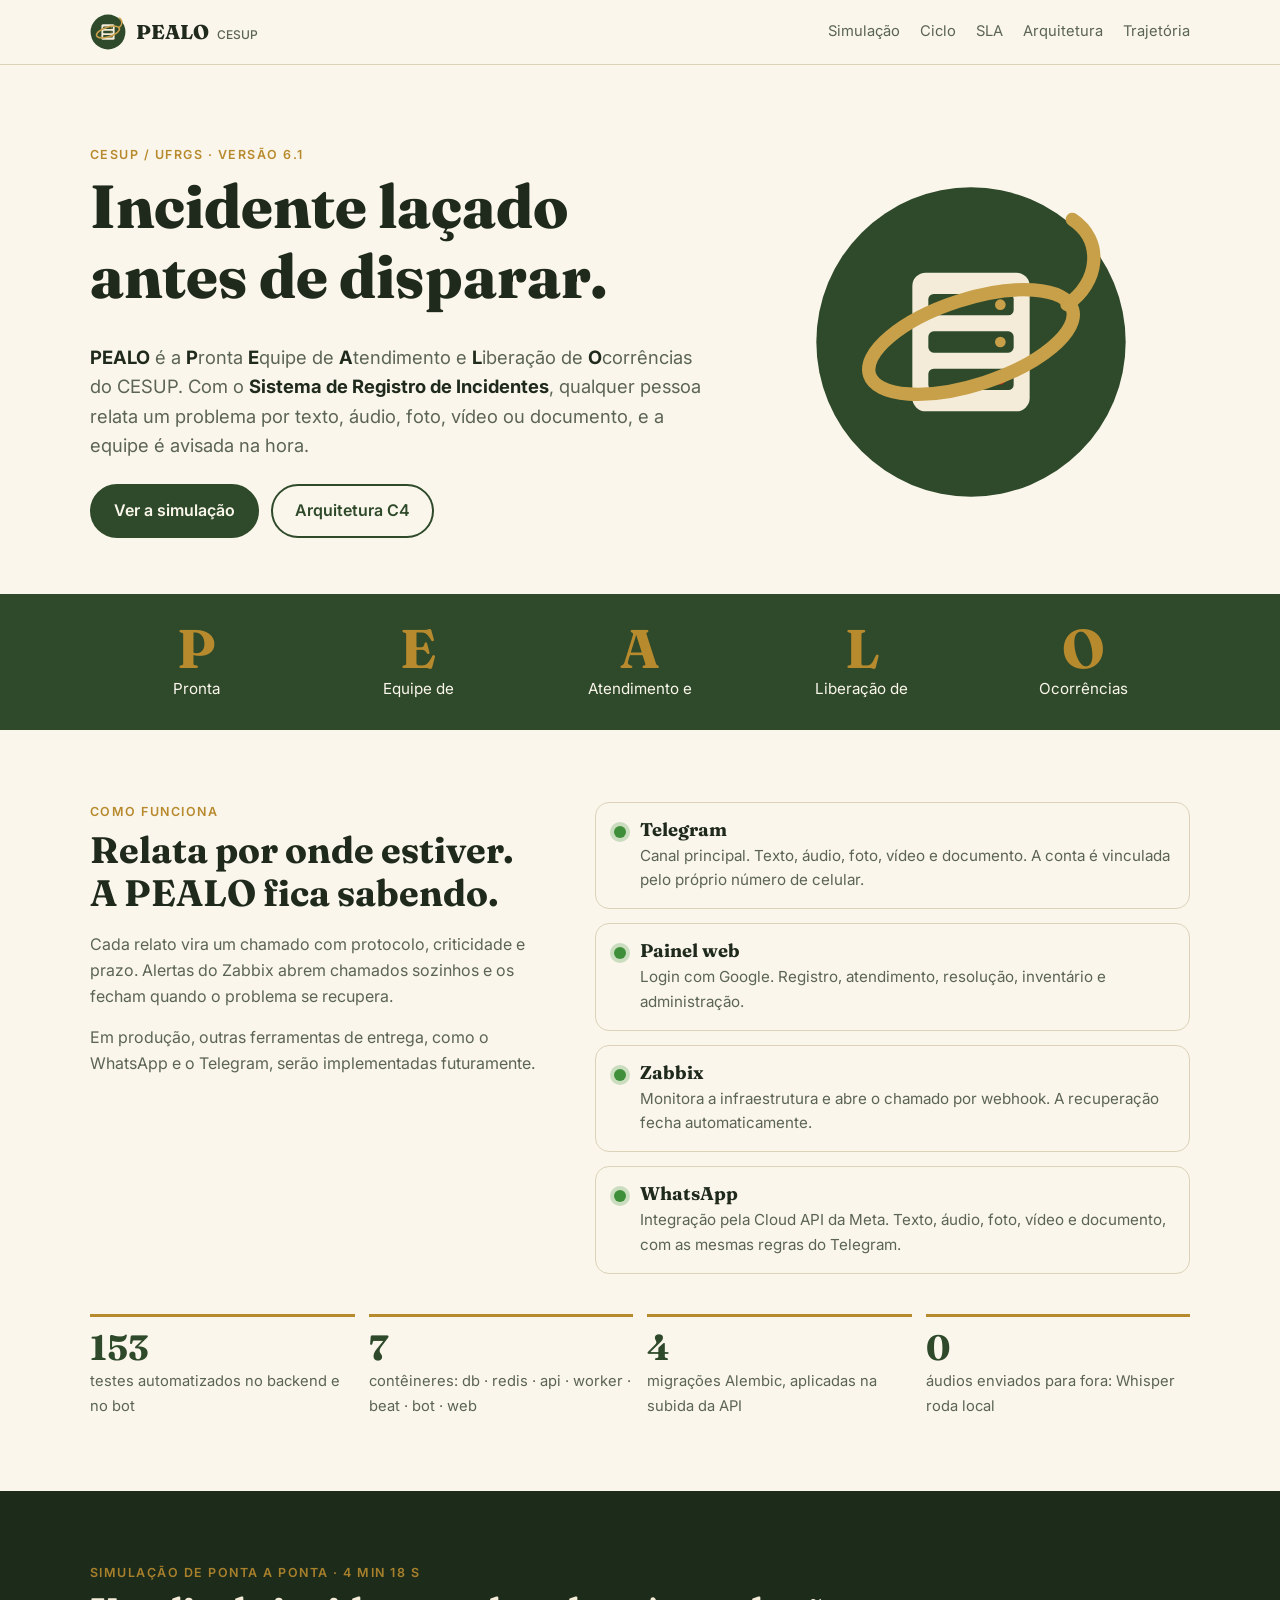
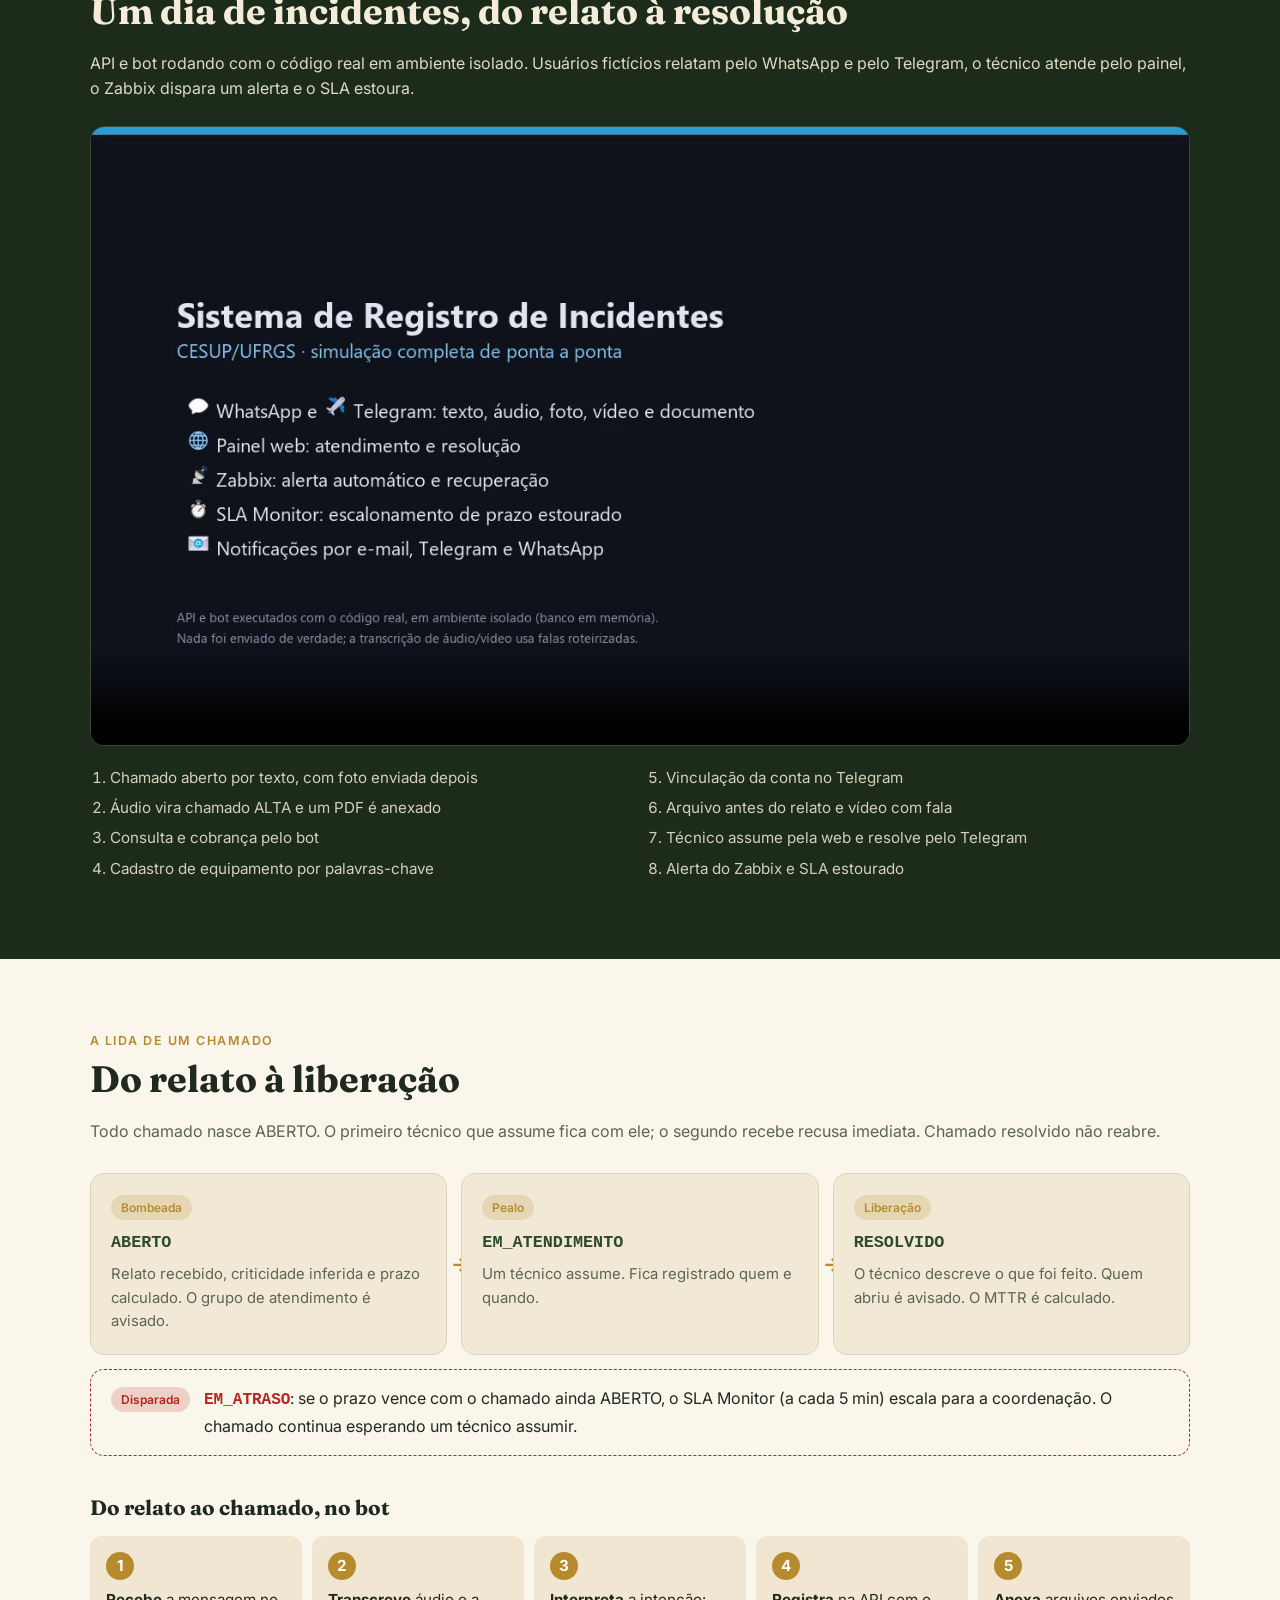
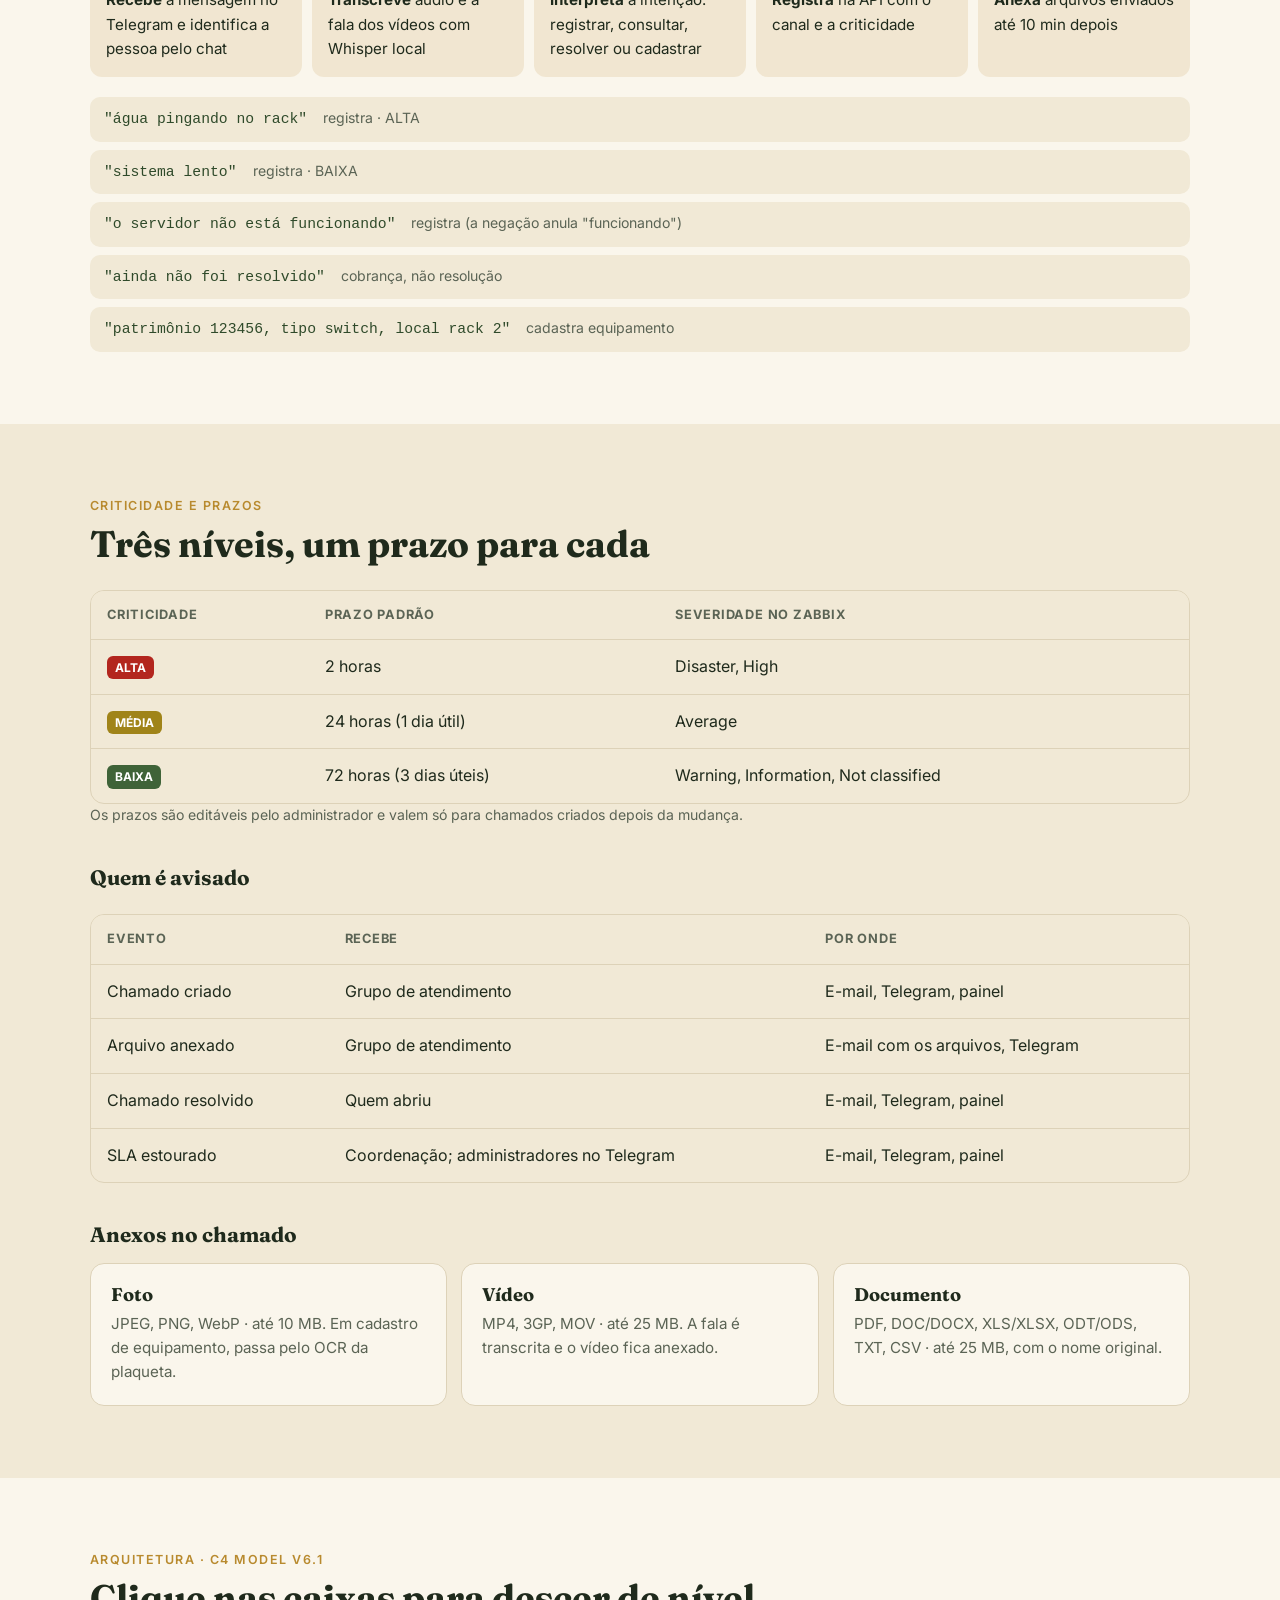
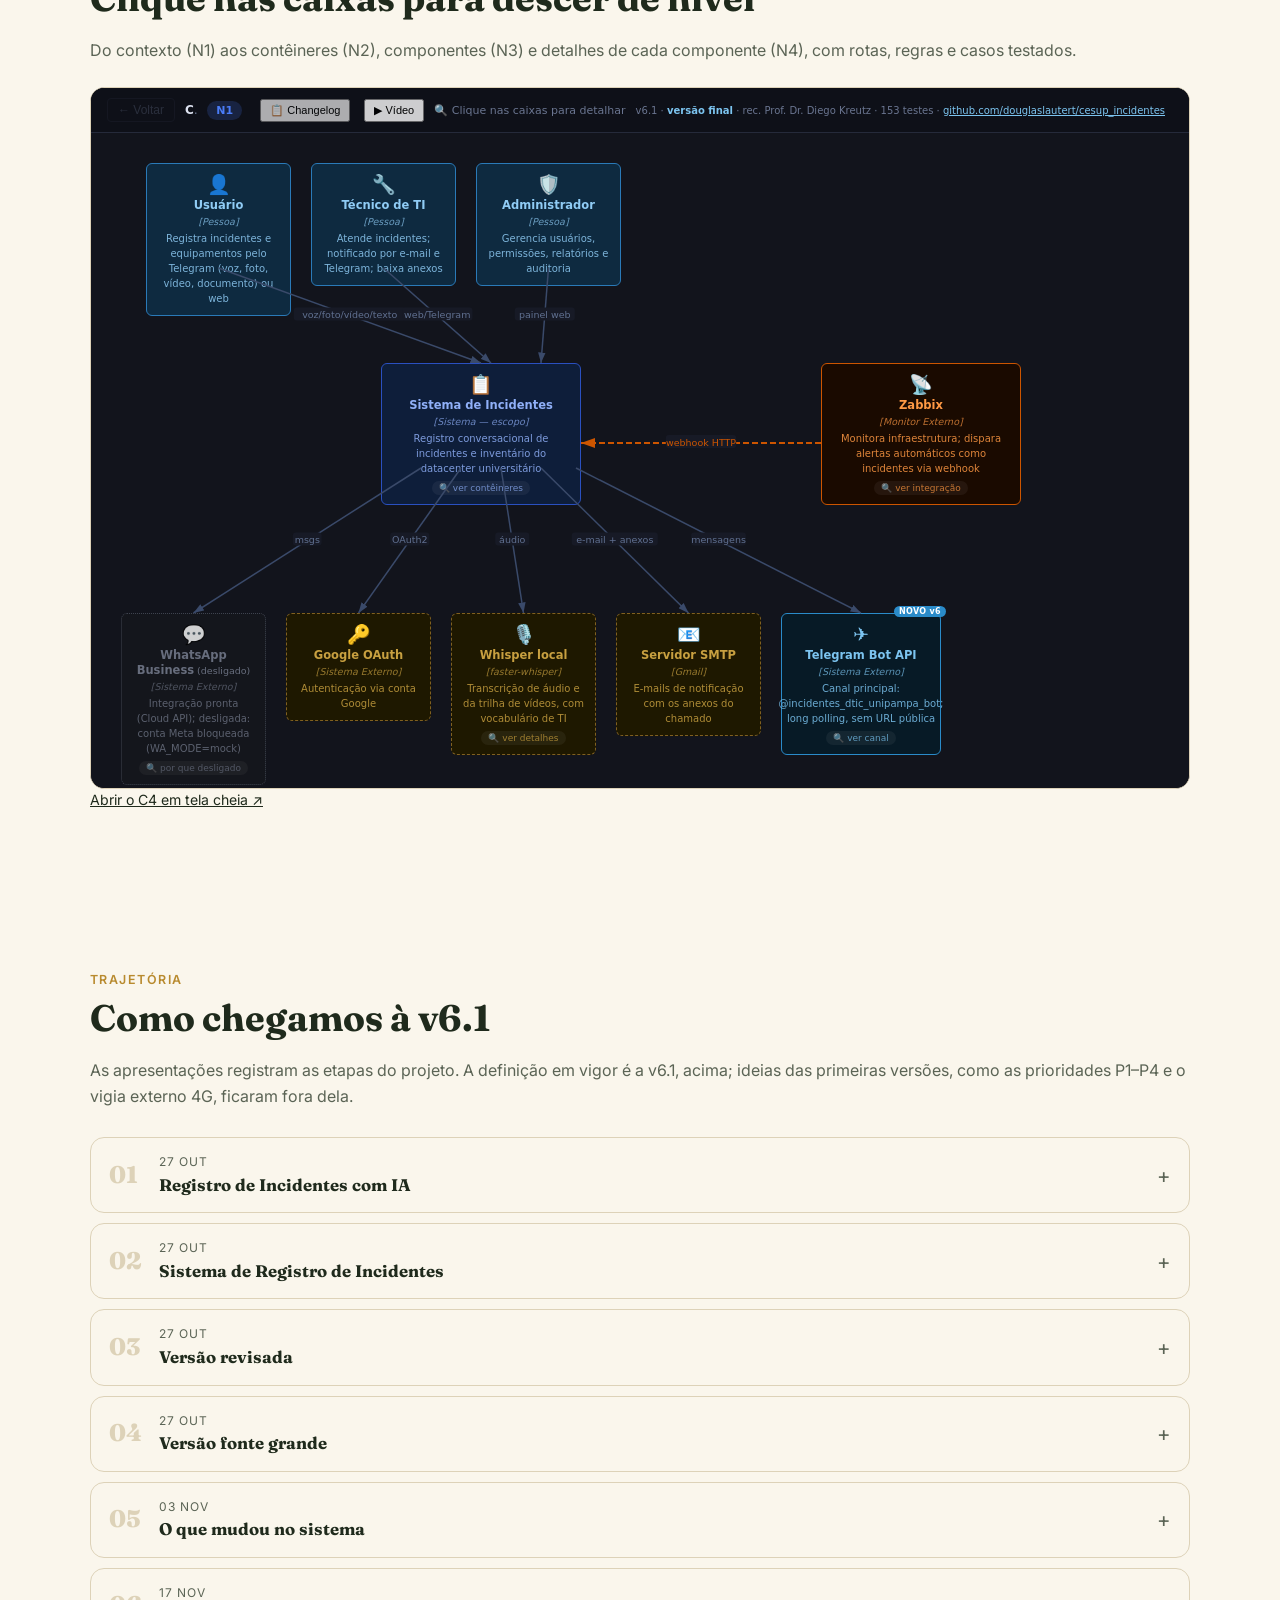
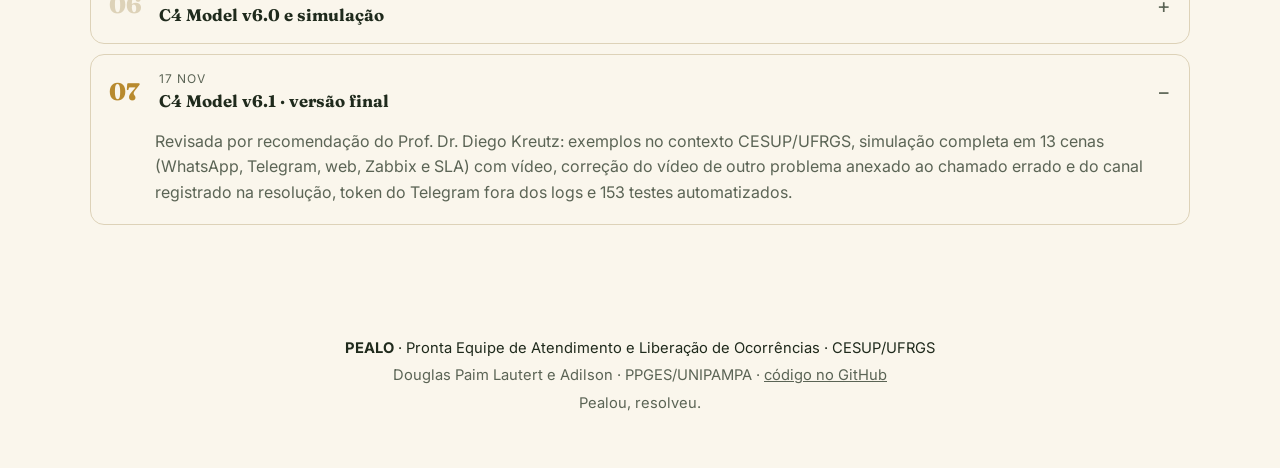
==== index.html @ 9c56a2ac "Informa que WhatsApp e Telegram virão em produção futuramente Co-Authored-By: Claude Opus 5.5 <norep" ====
<!doctype html>
<html lang="pt-BR">
<head>
<meta charset="utf-8">
<meta name="viewport" content="width=device-width, initial-scale=1">
<title>PEALO · CESUP</title>
<meta name="description" content="PEALO: Pronta Equipe de Atendimento e Liberação de Ocorrências do CESUP. Sistema de Registro de Incidentes do datacenter, versão 6.1.">
<meta name="theme-color" content="#2f4a2a">
<meta property="og:type" content="website">
<meta property="og:locale" content="pt_BR">
<meta property="og:url" content="https://pealo-cesup.github.io/">
<meta property="og:title" content="PEALO · CESUP — Incidente laçado antes de disparar">
<meta property="og:description" content="Sistema de Registro de Incidentes do datacenter do CESUP/UFRGS. Relato por Telegram, painel web e Zabbix, com SLA e C4 Model v6.1.">
<meta property="og:image" content="https://pealo-cesup.github.io/assets/simulacao-poster.jpg">
<meta name="twitter:card" content="summary_large_image">
<link rel="icon" href="assets/logo.svg" type="image/svg+xml">
<link rel="preconnect" href="https://fonts.googleapis.com">
<link rel="preconnect" href="https://fonts.gstatic.com" crossorigin>
<link href="https://fonts.googleapis.com/css2?family=Fraunces:opsz,wght@9..144,600;9..144,800&family=Inter:wght@400;500;600&display=swap" rel="stylesheet">
<link rel="stylesheet" href="assets/style.css">
</head>
<body>

<header class="topbar">
  <div class="wrap topbar-inner">
    <a class="brand" href="#">
      <img src="assets/logo.svg" alt="" width="36" height="36">
      <span>PEALO <small>CESUP</small></span>
    </a>
    <nav>
      <a href="#simulacao">Simulação</a>
      <a href="#ciclo">Ciclo</a>
      <a href="#sla">SLA</a>
      <a href="#arquitetura">Arquitetura</a>
      <a href="#trajetoria">Trajetória</a>
    </nav>
  </div>
</header>

<main>
  <!-- HERO -->
  <section class="hero">
    <div class="wrap hero-inner">
      <div>
        <p class="eyebrow">CESUP / UFRGS · Versão 6.1</p>
        <h1>Incidente laçado<br>antes de disparar.</h1>
        <p class="lead">
          <strong>PEALO</strong> é a <strong>P</strong>ronta <strong>E</strong>quipe de
          <strong>A</strong>tendimento e <strong>L</strong>iberação de
          <strong>O</strong>corrências do CESUP. Com o <strong>Sistema de Registro de
          Incidentes</strong>, qualquer pessoa relata um problema por texto, áudio, foto,
          vídeo ou documento, e a equipe é avisada na hora.
        </p>
        <div class="cta">
          <a class="btn primary" href="#simulacao">Ver a simulação</a>
          <a class="btn ghost" href="#arquitetura">Arquitetura C4</a>
        </div>
      </div>
      <img class="hero-logo" src="assets/logo.svg" alt="Logo PEALO: um laço envolvendo um servidor">
    </div>
  </section>

  <section class="acronym">
    <div class="wrap letters">
      <div><b>P</b><span>Pronta</span></div>
      <div><b>E</b><span>Equipe de</span></div>
      <div><b>A</b><span>Atendimento e</span></div>
      <div><b>L</b><span>Liberação de</span></div>
      <div><b>O</b><span>Ocorrências</span></div>
    </div>
  </section>

  <!-- CANAIS -->
  <section class="wrap section">
    <div class="two-col">
      <div>
        <p class="eyebrow">Como funciona</p>
        <h2>Relata por onde estiver. A PEALO fica sabendo.</h2>
        <p class="muted">Cada relato vira um chamado com protocolo, criticidade e prazo. Alertas do Zabbix abrem chamados sozinhos e os fecham quando o problema se recupera.</p>
        <p class="muted">Em produção, outras ferramentas de entrega, como o WhatsApp e o Telegram, serão implementadas futuramente.</p>
      </div>
      <div class="cards">
        <div class="channel on"><span class="dot"></span><div><h3>Telegram</h3><p>Canal principal. Texto, áudio, foto, vídeo e documento. A conta é vinculada pelo próprio número de celular.</p></div></div>
        <div class="channel on"><span class="dot"></span><div><h3>Painel web</h3><p>Login com Google. Registro, atendimento, resolução, inventário e administração.</p></div></div>
        <div class="channel on"><span class="dot"></span><div><h3>Zabbix</h3><p>Monitora a infraestrutura e abre o chamado por webhook. A recuperação fecha automaticamente.</p></div></div>
        <div class="channel on"><span class="dot"></span><div><h3>WhatsApp</h3><p>Integração pela Cloud API da Meta. Texto, áudio, foto, vídeo e documento, com as mesmas regras do Telegram.</p></div></div>
      </div>
    </div>
    <div class="stats">
      <div><b>153</b><span>testes automatizados no backend e no bot</span></div>
      <div><b>7</b><span>contêineres: db · redis · api · worker · beat · bot · web</span></div>
      <div><b>4</b><span>migrações Alembic, aplicadas na subida da API</span></div>
      <div><b>0</b><span>áudios enviados para fora: Whisper roda local</span></div>
    </div>
  </section>

  <!-- SIMULAÇÃO -->
  <section id="simulacao" class="band dark">
    <div class="wrap section">
      <p class="eyebrow">Simulação de ponta a ponta · 4 min 18 s</p>
      <h2>Um dia de incidentes, do relato à resolução</h2>
      <p>API e bot rodando com o código real em ambiente isolado. Usuários fictícios relatam pelo WhatsApp e pelo Telegram, o técnico atende pelo painel, o Zabbix dispara um alerta e o SLA estoura.</p>
      <div class="video">
        <video controls preload="none" poster="assets/simulacao-poster.jpg">
          <source src="assets/simulacao.mp4" type="video/mp4">
          Seu navegador não reproduz vídeo. <a href="assets/simulacao.mp4">Baixe o arquivo</a>.
        </video>
      </div>
      <ol class="chapters">
        <li>Chamado aberto por texto, com foto enviada depois</li>
        <li>Áudio vira chamado ALTA e um PDF é anexado</li>
        <li>Consulta e cobrança pelo bot</li>
        <li>Cadastro de equipamento por palavras-chave</li>
        <li>Vinculação da conta no Telegram</li>
        <li>Arquivo antes do relato e vídeo com fala</li>
        <li>Técnico assume pela web e resolve pelo Telegram</li>
        <li>Alerta do Zabbix e SLA estourado</li>
      </ol>
    </div>
  </section>

  <!-- CICLO -->
  <section id="ciclo" class="wrap section">
    <p class="eyebrow">A lida de um chamado</p>
    <h2>Do relato à liberação</h2>
    <p class="muted">Todo chamado nasce ABERTO. O primeiro técnico que assume fica com ele; o segundo recebe recusa imediata. Chamado resolvido não reabre.</p>
    <ol class="states">
      <li><span class="tag">Bombeada</span><b>ABERTO</b><p>Relato recebido, criticidade inferida e prazo calculado. O grupo de atendimento é avisado.</p></li>
      <li><span class="tag">Pealo</span><b>EM_ATENDIMENTO</b><p>Um técnico assume. Fica registrado quem e quando.</p></li>
      <li><span class="tag">Liberação</span><b>RESOLVIDO</b><p>O técnico descreve o que foi feito. Quem abriu é avisado. O MTTR é calculado.</p></li>
    </ol>
    <div class="state-alt">
      <span class="tag red">Disparada</span>
      <p><b>EM_ATRASO</b>: se o prazo vence com o chamado ainda ABERTO, o SLA Monitor (a cada 5 min) escala para a coordenação. O chamado continua esperando um técnico assumir.</p>
    </div>

    <h3 class="sub">Do relato ao chamado, no bot</h3>
    <ol class="flow">
      <li><b>Recebe</b> a mensagem no Telegram e identifica a pessoa pelo chat</li>
      <li><b>Transcreve</b> áudio e a fala dos vídeos com Whisper local</li>
      <li><b>Interpreta</b> a intenção: registrar, consultar, resolver ou cadastrar</li>
      <li><b>Registra</b> na API com o canal e a criticidade</li>
      <li><b>Anexa</b> arquivos enviados até 10 min depois</li>
    </ol>
    <div class="examples">
      <div><code>"água pingando no rack"</code><span>registra · ALTA</span></div>
      <div><code>"sistema lento"</code><span>registra · BAIXA</span></div>
      <div><code>"o servidor não está funcionando"</code><span>registra (a negação anula "funcionando")</span></div>
      <div><code>"ainda não foi resolvido"</code><span>cobrança, não resolução</span></div>
      <div><code>"patrimônio 123456, tipo switch, local rack 2"</code><span>cadastra equipamento</span></div>
    </div>
  </section>

  <!-- SLA -->
  <section id="sla" class="band">
    <div class="wrap section">
      <p class="eyebrow">Criticidade e prazos</p>
      <h2>Três níveis, um prazo para cada</h2>
      <div class="table-wrap">
        <table>
          <thead><tr><th>Criticidade</th><th>Prazo padrão</th><th>Severidade no Zabbix</th></tr></thead>
          <tbody>
            <tr><td><span class="sev s1">ALTA</span></td><td>2 horas</td><td>Disaster, High</td></tr>
            <tr><td><span class="sev s3">MÉDIA</span></td><td>24 horas (1 dia útil)</td><td>Average</td></tr>
            <tr><td><span class="sev s4">BAIXA</span></td><td>72 horas (3 dias úteis)</td><td>Warning, Information, Not classified</td></tr>
          </tbody>
        </table>
      </div>
      <p class="muted small">Os prazos são editáveis pelo administrador e valem só para chamados criados depois da mudança.</p>

      <h3 class="sub">Quem é avisado</h3>
      <div class="table-wrap">
        <table>
          <thead><tr><th>Evento</th><th>Recebe</th><th>Por onde</th></tr></thead>
          <tbody>
            <tr><td>Chamado criado</td><td>Grupo de atendimento</td><td>E-mail, Telegram, painel</td></tr>
            <tr><td>Arquivo anexado</td><td>Grupo de atendimento</td><td>E-mail com os arquivos, Telegram</td></tr>
            <tr><td>Chamado resolvido</td><td>Quem abriu</td><td>E-mail, Telegram, painel</td></tr>
            <tr><td>SLA estourado</td><td>Coordenação; administradores no Telegram</td><td>E-mail, Telegram, painel</td></tr>
          </tbody>
        </table>
      </div>

      <h3 class="sub">Anexos no chamado</h3>
      <div class="cards three">
        <div class="card"><h3>Foto</h3><p>JPEG, PNG, WebP · até 10 MB. Em cadastro de equipamento, passa pelo OCR da plaqueta.</p></div>
        <div class="card"><h3>Vídeo</h3><p>MP4, 3GP, MOV · até 25 MB. A fala é transcrita e o vídeo fica anexado.</p></div>
        <div class="card"><h3>Documento</h3><p>PDF, DOC/DOCX, XLS/XLSX, ODT/ODS, TXT, CSV · até 25 MB, com o nome original.</p></div>
      </div>
    </div>
  </section>

  <!-- ARQUITETURA -->
  <section id="arquitetura" class="wrap section">
    <p class="eyebrow">Arquitetura · C4 Model v6.1</p>
    <h2>Clique nas caixas para descer de nível</h2>
    <p class="muted">Do contexto (N1) aos contêineres (N2), componentes (N3) e detalhes de cada componente (N4), com rotas, regras e casos testados.</p>
    <div class="c4-frame">
      <iframe src="assets/c4-v6.1.html" title="C4 Model v6.1 interativo do Sistema de Registro de Incidentes" loading="lazy"></iframe>
    </div>
    <p class="small"><a href="assets/c4-v6.1.html" target="_blank">Abrir o C4 em tela cheia ↗</a></p>
  </section>

  <!-- TRAJETÓRIA -->
  <section id="trajetoria" class="wrap section">
    <p class="eyebrow">Trajetória</p>
    <h2>Como chegamos à v6.1</h2>
    <p class="muted">As apresentações registram as etapas do projeto. A definição em vigor é a v6.1, acima; ideias das primeiras versões, como as prioridades P1–P4 e o vigia externo 4G, ficaram fora dela.</p>

    <div class="history">
      <details>
        <summary><span class="h-n">01</span><span class="h-t"><time>27 out</time><strong>Registro de Incidentes com IA</strong></span></summary>
        <p>Três caminhos com IA comparados: GLPI + Zabbix + NetBox com camada de IA, Zabbix + Keep + GLPI, e Freshservice. Recomendação: a camada de IA com modelo local, para nenhum dado sair da universidade. Seis salvaguardas: a IA sugere e a pessoa decide; somente leitura; mascarar antes de enviar; preferir modelo local; resposta auditável; IA só depois do MVP.</p>
      </details>
      <details>
        <summary><span class="h-n">02</span><span class="h-t"><time>27 out</time><strong>Sistema de Registro de Incidentes</strong></span></summary>
        <p>A proposta original: captura multimodal em menos de 30 s, correlação com o Zabbix por embeddings, prioridade P1–P4, vigia externo por 4G e tudo on-premises. Sprints 0 a 6 entregues, com 800+ verificações automatizadas. Perguntas de pesquisa sobre tempo de registro (QP1), duplicatas (QP2) e acionamentos desnecessários (QP3).</p>
      </details>
      <details>
        <summary><span class="h-n">03</span><span class="h-t"><time>27 out</time><strong>Versão revisada</strong></span></summary>
        <p>Mesmo conteúdo, texto revisado e um slide novo: do zero ao ar em três comandos (<code>cp .env.example .env</code>, <code>make setup</code>, <code>make rede-local</code>).</p>
      </details>
      <details>
        <summary><span class="h-n">04</span><span class="h-t"><time>27 out</time><strong>Versão fonte grande</strong></span></summary>
        <p>Feita para leitura do fundo da sala: frases curtas e menos números por slide.</p>
      </details>
      <details>
        <summary><span class="h-n">05</span><span class="h-t"><time>03 nov</time><strong>O que mudou no sistema</strong></span></summary>
        <p>10 pull requests em uma semana: instalação com <code>make install</code>/<code>uninstall</code>, rede local com HTTPS, relato por áudio e vídeo com transcrição local, evidências anexadas ao chamado e README no formato da SBC com licença MIT.</p>
      </details>
      <details>
        <summary><span class="h-n">06</span><span class="h-t"><time>17 nov</time><strong>C4 Model v6.0 e simulação</strong></span></summary>
        <p>Telegram como canal principal, Whisper local, anexos de foto, vídeo e documento, e-mail com os arquivos do chamado, Zabbix 7.0 abrindo e fechando chamados, CI no GitHub Actions e 151 testes automatizados.</p>
      </details>
      <details open>
        <summary><span class="h-n final">07</span><span class="h-t"><time>17 nov</time><strong>C4 Model v6.1 · versão final</strong></span></summary>
        <p>Revisada por recomendação do Prof. Dr. Diego Kreutz: exemplos no contexto CESUP/UFRGS, simulação completa em 13 cenas (WhatsApp, Telegram, web, Zabbix e SLA) com vídeo, correção do vídeo de outro problema anexado ao chamado errado e do canal registrado na resolução, token do Telegram fora dos logs e 153 testes automatizados.</p>
      </details>
    </div>
  </section>
</main>

<footer class="wrap footer">
  <p><strong>PEALO</strong> · Pronta Equipe de Atendimento e Liberação de Ocorrências · CESUP/UFRGS</p>
  <p class="muted">Douglas Paim Lautert e Adilson · PPGES/UNIPAMPA · <a href="https://github.com/douglaslautert/cesup_incidentes">código no GitHub</a></p>
  <p class="muted">Pealou, resolveu.</p>
</footer>

</body>
</html>
---- assets/style.css ----
:root {
  --bg: #faf6ec;
  --surface: #f1e9d6;
  --ink: #1f2a1c;
  --muted: #5b6455;
  --green: #2f4a2a;
  --green-2: #3f6338;
  --gold: #b88a2e;
  --red: #b3261e;
  --line: #ddd2b8;
  --dark-bg: #1d2b1a;
  --dark-ink: #f4ecd8;
}
@media (prefers-color-scheme: dark) {
  :root {
    --bg: #141b12;
    --surface: #1c2619;
    --ink: #ece4cf;
    --muted: #a8ad9c;
    --green: #9cc48f;
    --green-2: #b6d6aa;
    --gold: #d9b25e;
    --red: #ef7b70;
    --line: #2e3a2a;
    --dark-bg: #0e140c;
    --dark-ink: #ece4cf;
  }
}

* { box-sizing: border-box; }
html { scroll-behavior: smooth; }
body {
  margin: 0;
  background: var(--bg);
  color: var(--ink);
  font: 16px/1.6 Inter, system-ui, sans-serif;
}
h1, h2, h3 { font-family: Fraunces, Georgia, serif; line-height: 1.15; margin: 0 0 .5em; }
h1 { font-size: clamp(2.2rem, 6vw, 3.8rem); font-weight: 800; }
h2 { font-size: clamp(1.6rem, 3.5vw, 2.3rem); }
h3 { font-size: 1.15rem; }
p { margin: 0 0 1em; }
a { color: inherit; }
code { font-family: ui-monospace, Consolas, monospace; }

.wrap { width: min(1100px, 100% - 32px); margin-inline: auto; }
.section { padding: 72px 0; }
.eyebrow { text-transform: uppercase; letter-spacing: .12em; font-size: .78rem; font-weight: 600; color: var(--gold); margin-bottom: .6em; }
.muted { color: var(--muted); }

/* topbar */
.topbar { position: sticky; top: 0; z-index: 10; background: color-mix(in srgb, var(--bg) 88%, transparent); backdrop-filter: blur(8px); border-bottom: 1px solid var(--line); }
.topbar-inner { display: flex; align-items: center; justify-content: space-between; gap: 16px; height: 64px; }
.brand { display: flex; align-items: center; gap: 10px; text-decoration: none; font-family: Fraunces, serif; font-weight: 800; font-size: 1.25rem; }
.brand small { font-family: Inter, sans-serif; font-weight: 500; font-size: .75rem; color: var(--muted); margin-left: 4px; }
nav { display: flex; gap: 20px; }
nav a { text-decoration: none; font-size: .92rem; color: var(--muted); }
nav a:hover { color: var(--ink); }
@media (max-width: 640px) {
  .topbar-inner { flex-wrap: wrap; height: auto; padding: 10px 0 0; row-gap: 6px; }
  nav { width: 100%; gap: 18px; overflow-x: auto; padding-bottom: 10px; scrollbar-width: none; }
  nav::-webkit-scrollbar { display: none; }
  nav a { white-space: nowrap; }
  section[id] { scroll-margin-top: 100px; }
}

/* hero */
.hero { padding: 80px 0 56px; }
.hero-inner { display: grid; grid-template-columns: 1.4fr 1fr; gap: 48px; align-items: center; }
.hero-logo { width: 100%; max-width: 320px; justify-self: center; }
.lead { font-size: 1.15rem; color: var(--muted); max-width: 56ch; }
.lead strong { color: var(--ink); }
.cta { display: flex; gap: 12px; flex-wrap: wrap; margin-top: 24px; }
.btn { padding: 12px 22px; border-radius: 999px; text-decoration: none; font-weight: 600; border: 2px solid var(--green); }
.btn.primary { background: var(--green); color: var(--bg); }
.btn.ghost { color: var(--green); }
@media (max-width: 760px) {
  .hero-inner { grid-template-columns: 1fr; }
  .hero-logo { max-width: 180px; grid-row: 1; }
}

/* acronym strip */
.acronym { background: var(--green); color: var(--bg); padding: 28px 0; }
@media (prefers-color-scheme: dark) { .acronym { background: var(--surface); color: var(--ink); } }
.letters { display: grid; grid-template-columns: repeat(5, 1fr); gap: 8px; text-align: center; }
.letters b { display: block; font-family: Fraunces, serif; font-size: clamp(2rem, 6vw, 3.4rem); color: var(--gold); line-height: 1; }
.letters span { font-size: clamp(.72rem, 2vw, .95rem); }

/* two-col */
.two-col { display: grid; grid-template-columns: 1fr 1.3fr; gap: 48px; }
@media (max-width: 760px) { .two-col { grid-template-columns: 1fr; gap: 16px; } }
.prose { font-size: 1.07rem; }

/* band */
.band { background: var(--surface); }
.band.dark { background: var(--dark-bg); color: var(--dark-ink); }
.band.dark .eyebrow { color: var(--gold); }

/* steps */
.steps { list-style: none; padding: 0; margin: 32px 0 0; display: grid; grid-template-columns: repeat(auto-fit, minmax(240px, 1fr)); gap: 16px; counter-reset: s; }
.steps li { background: var(--bg); border: 1px solid var(--line); border-radius: 14px; padding: 22px; position: relative; counter-increment: s; }
.steps li::before { content: counter(s); position: absolute; top: 18px; right: 20px; font-family: Fraunces, serif; font-size: 1.8rem; color: var(--line); font-weight: 800; }
.steps p { color: var(--muted); margin: 0; font-size: .95rem; }
.tag { display: inline-block; font-size: .75rem; font-weight: 600; padding: 3px 10px; border-radius: 999px; background: color-mix(in srgb, var(--gold) 20%, transparent); color: var(--gold); margin-bottom: 10px; }

/* table */
.table-wrap { overflow-x: auto; margin-top: 24px; border: 1px solid var(--line); border-radius: 14px; }
table { width: 100%; border-collapse: collapse; min-width: 620px; }
th, td { text-align: left; padding: 14px 16px; border-bottom: 1px solid var(--line); vertical-align: top; }
th { font-size: .8rem; text-transform: uppercase; letter-spacing: .06em; color: var(--muted); background: var(--surface); }
tr:last-child td { border-bottom: 0; }
.sev { display: inline-block; font-size: .75rem; font-weight: 700; padding: 2px 8px; border-radius: 6px; margin-right: 6px; color: #fff; }
.s1 { background: #b3261e; } .s2 { background: #c76b1c; } .s3 { background: #a08419; } .s4 { background: #3f6338; }

/* contact */
.contact { list-style: none; padding: 0; margin: 0; display: grid; gap: 12px; }
.contact li { display: flex; flex-wrap: wrap; align-items: baseline; gap: 12px; padding: 16px 18px; border: 1px solid #3a4a34; border-radius: 12px; }
.contact span { width: 80px; font-size: .8rem; text-transform: uppercase; letter-spacing: .08em; opacity: .7; }
.contact code { font-size: 1.05rem; color: var(--gold); }
.contact em { font-size: .85rem; opacity: .7; }

/* footer */
.footer { padding: 40px 0 56px; text-align: center; font-size: .92rem; }
.footer p { margin: 0 0 4px; }

/* ---- conteúdo das apresentações ---- */
.small { font-size: .88rem; }
.sub { margin-top: 40px; margin-bottom: 16px; font-size: 1.3rem; }
.cards { display: grid; gap: 14px; }
.cards.three { grid-template-columns: repeat(auto-fit, minmax(220px, 1fr)); }
.card { background: var(--bg); border: 1px solid var(--line); border-radius: 14px; padding: 20px; }
.band .card { background: var(--bg); }
.card p { margin: 0; color: var(--muted); font-size: .95rem; }
.card h3 { margin-bottom: .35em; }
.dark-card { background: transparent !important; border-color: #3a4a34; }
.dark-card p { color: var(--dark-ink); font-size: 1.05rem; }

.stats { display: grid; grid-template-columns: repeat(auto-fit, minmax(180px, 1fr)); gap: 14px; margin-top: 40px; }
.stats div { border-top: 3px solid var(--gold); padding-top: 12px; }
.stats b { display: block; font-family: Fraunces, serif; font-size: 2.2rem; color: var(--green); line-height: 1.1; }
.stats span { color: var(--muted); font-size: .92rem; }
.stats.compact { margin-top: 24px; }

.timeline { list-style: none; padding: 0; margin: 32px 0 0; display: grid; grid-template-columns: repeat(auto-fit, minmax(190px, 1fr)); gap: 14px; counter-reset: t; }
.timeline li { counter-increment: t; }
.timeline a { display: block; height: 100%; text-decoration: none; background: var(--bg); border: 1px solid var(--line); border-radius: 14px; padding: 18px; transition: border-color .15s, transform .15s; }
.timeline a:hover { border-color: var(--gold); transform: translateY(-2px); }
.timeline a::before { content: "0" counter(t); font-family: Fraunces, serif; font-weight: 800; font-size: 1.6rem; color: var(--gold); display: block; }
.timeline time { display: block; font-size: .78rem; text-transform: uppercase; letter-spacing: .08em; color: var(--muted); margin: 4px 0 8px; }
.timeline strong { display: block; font-family: Fraunces, serif; font-size: 1.08rem; line-height: 1.25; }
.timeline span { display: block; color: var(--muted); font-size: .88rem; margin-top: 6px; }

.deck { scroll-margin-top: 72px; }
section[id] { scroll-margin-top: 64px; }
.deck-head { display: flex; gap: 20px; align-items: flex-start; }
.deck-n { font-family: Fraunces, serif; font-weight: 800; font-size: clamp(2.6rem, 7vw, 4.2rem); line-height: .9; color: var(--gold); }

.callout { margin-top: 32px; padding: 24px; border-radius: 16px; background: var(--green); color: var(--bg); }
.callout .eyebrow { color: var(--gold); }
.callout p { margin-bottom: 1em; }
@media (prefers-color-scheme: dark) { .callout { background: var(--surface); color: var(--ink); } }
.pills { list-style: none; padding: 0; margin: 0; display: flex; flex-wrap: wrap; gap: 8px; }
.pills li { font-size: .85rem; padding: 5px 12px; border-radius: 999px; border: 1px solid color-mix(in srgb, currentColor 35%, transparent); }

.sprints { list-style: none; padding: 0; margin: 0; display: grid; gap: 10px; }
.sprints li { display: grid; grid-template-columns: 130px 1fr; gap: 16px; padding: 14px 18px; border: 1px solid var(--line); border-radius: 12px; background: var(--bg); }
.sprints b { color: var(--green); }
.sprints span { color: var(--muted); }
@media (max-width: 560px) { .sprints li { grid-template-columns: 1fr; gap: 4px; } }

.flow { list-style: none; padding: 0; margin: 0; display: grid; grid-template-columns: repeat(auto-fit, minmax(160px, 1fr)); gap: 10px; counter-reset: f; }
.flow li { counter-increment: f; padding: 16px; border-radius: 12px; background: color-mix(in srgb, var(--gold) 14%, transparent); font-size: .95rem; }
.flow li::before { content: counter(f); display: grid; place-items: center; width: 28px; height: 28px; border-radius: 50%; background: var(--gold); color: #fff; font-weight: 700; margin-bottom: 8px; }

.cmd { display: block; margin: 8px 0 10px; padding: 8px 12px; border-radius: 8px; background: var(--dark-bg); color: var(--gold); font-size: .92rem; }

.compare { display: grid; grid-template-columns: 1fr 1fr; gap: 16px; margin-top: 24px; }
.compare > div { padding: 20px; border-radius: 14px; background: var(--bg); border: 1px solid var(--line); }
.compare p:not(.eyebrow) { font-family: Fraunces, serif; font-size: 1.05rem; }
@media (max-width: 640px) { .compare { grid-template-columns: 1fr; } }

blockquote { margin: 32px 0 0; padding: 20px 24px; border-left: 4px solid var(--gold); background: var(--surface); border-radius: 0 12px 12px 0; font-family: Fraunces, serif; font-size: 1.35rem; }
blockquote cite { display: block; margin-top: 8px; font-family: Inter, sans-serif; font-style: normal; font-size: .9rem; color: var(--muted); }

.formula { margin-top: 28px; padding: 20px; border: 1px dashed var(--line); border-radius: 14px; }
.formula code { display: block; font-size: clamp(.85rem, 2.2vw, 1.1rem); color: var(--green); overflow-x: auto; white-space: nowrap; padding: 4px 0; }

figure { margin: 28px 0 0; }
figure img { width: 100%; height: auto; display: block; background: #fff; border: 1px solid var(--line); border-radius: 14px; padding: 8px; }
figcaption { margin-top: 8px; font-size: .88rem; color: var(--muted); text-align: center; }
.band.dark .tag { color: var(--gold); }

/* ---- v6.0 ---- */
.channel { display: flex; gap: 14px; align-items: flex-start; padding: 16px 18px; border: 1px solid var(--line); border-radius: 14px; background: var(--bg); }
.channel h3 { margin-bottom: .2em; }
.channel h3 em { font-family: Inter, sans-serif; font-style: normal; font-size: .72rem; font-weight: 600; text-transform: uppercase; letter-spacing: .06em; color: var(--red); margin-left: 6px; }
.channel p { margin: 0; color: var(--muted); font-size: .95rem; }
.channel .dot { flex: none; width: 12px; height: 12px; border-radius: 50%; margin-top: 7px; background: #3f8f3a; box-shadow: 0 0 0 4px color-mix(in srgb, #3f8f3a 25%, transparent); }
.channel.off { border-style: dashed; }
.channel.off .dot { background: transparent; border: 2px solid var(--muted); box-shadow: none; }

.video { margin-top: 24px; border-radius: 14px; overflow: hidden; border: 1px solid #3a4a34; background: #000; max-width: 100%; }
.video video { width: 100%; max-width: 100%; height: auto; aspect-ratio: 16 / 9; object-fit: contain; display: block; }
.chapters { margin: 20px 0 0; padding-left: 1.3em; columns: 2 260px; column-gap: 32px; font-size: .95rem; opacity: .85; }
.chapters li { margin-bottom: 6px; break-inside: avoid; }

.states { list-style: none; padding: 0; margin: 28px 0 0; display: grid; grid-template-columns: repeat(3, 1fr); gap: 14px; position: relative; }
.states li { padding: 20px; border-radius: 14px; border: 1px solid var(--line); background: var(--surface); position: relative; }
.states li:not(:last-child)::after { content: "→"; position: absolute; right: -14px; top: 50%; transform: translate(50%, -50%); color: var(--gold); font-weight: 700; font-size: 1.2rem; }
.states b { display: block; font-family: ui-monospace, Consolas, monospace; font-size: 1.05rem; color: var(--green); margin-bottom: 6px; }
.states p { margin: 0; color: var(--muted); font-size: .93rem; }
@media (max-width: 720px) { .states { grid-template-columns: 1fr; } .states li:not(:last-child)::after { content: "↓"; right: 50%; top: auto; bottom: -14px; transform: translate(50%, 50%); } }
.state-alt { margin-top: 14px; display: flex; gap: 14px; align-items: baseline; padding: 16px 20px; border-radius: 14px; border: 1px dashed var(--red); }
.state-alt p { margin: 0; }
.state-alt b { font-family: ui-monospace, Consolas, monospace; color: var(--red); }
.tag.red { background: color-mix(in srgb, var(--red) 18%, transparent); color: var(--red); flex: none; }

.examples { margin-top: 20px; display: grid; gap: 8px; }
.examples div { display: flex; flex-wrap: wrap; gap: 6px 16px; align-items: baseline; padding: 10px 14px; border-radius: 10px; background: var(--surface); }
.examples code { color: var(--green); font-size: .92rem; }
.examples span { color: var(--muted); font-size: .88rem; }

.c4-frame { margin-top: 24px; border-radius: 14px; overflow: hidden; border: 1px solid var(--line); height: clamp(480px, 78vh, 760px); background: #12141c; }
@media (max-width: 560px) { .c4-frame { height: 70vh; min-height: 420px; } }
.c4-frame iframe { width: 100%; height: 100%; border: 0; display: block; }

.history { margin-top: 28px; display: grid; gap: 10px; }
.history details { border: 1px solid var(--line); border-radius: 14px; background: var(--bg); }
.history summary { list-style: none; cursor: pointer; display: flex; gap: 16px; align-items: center; padding: 14px 18px; }
.history summary::-webkit-details-marker { display: none; }
.history summary::after { content: "+"; margin-left: auto; color: var(--muted); font-size: 1.3rem; }
.history details[open] summary::after { content: "−"; }
.history .h-n { font-family: Fraunces, serif; font-weight: 800; font-size: 1.5rem; color: var(--line); min-width: 2ch; }
.history .h-n.final { color: var(--gold); }
.history .h-t time { display: block; font-size: .75rem; text-transform: uppercase; letter-spacing: .08em; color: var(--muted); }
.history .h-t strong { font-family: Fraunces, serif; font-size: 1.05rem; }
.history details p { margin: 0; padding: 0 18px 18px 64px; color: var(--muted); }
@media (max-width: 560px) { .history details p { padding-left: 18px; } }
.band.dark p { opacity: .9; }
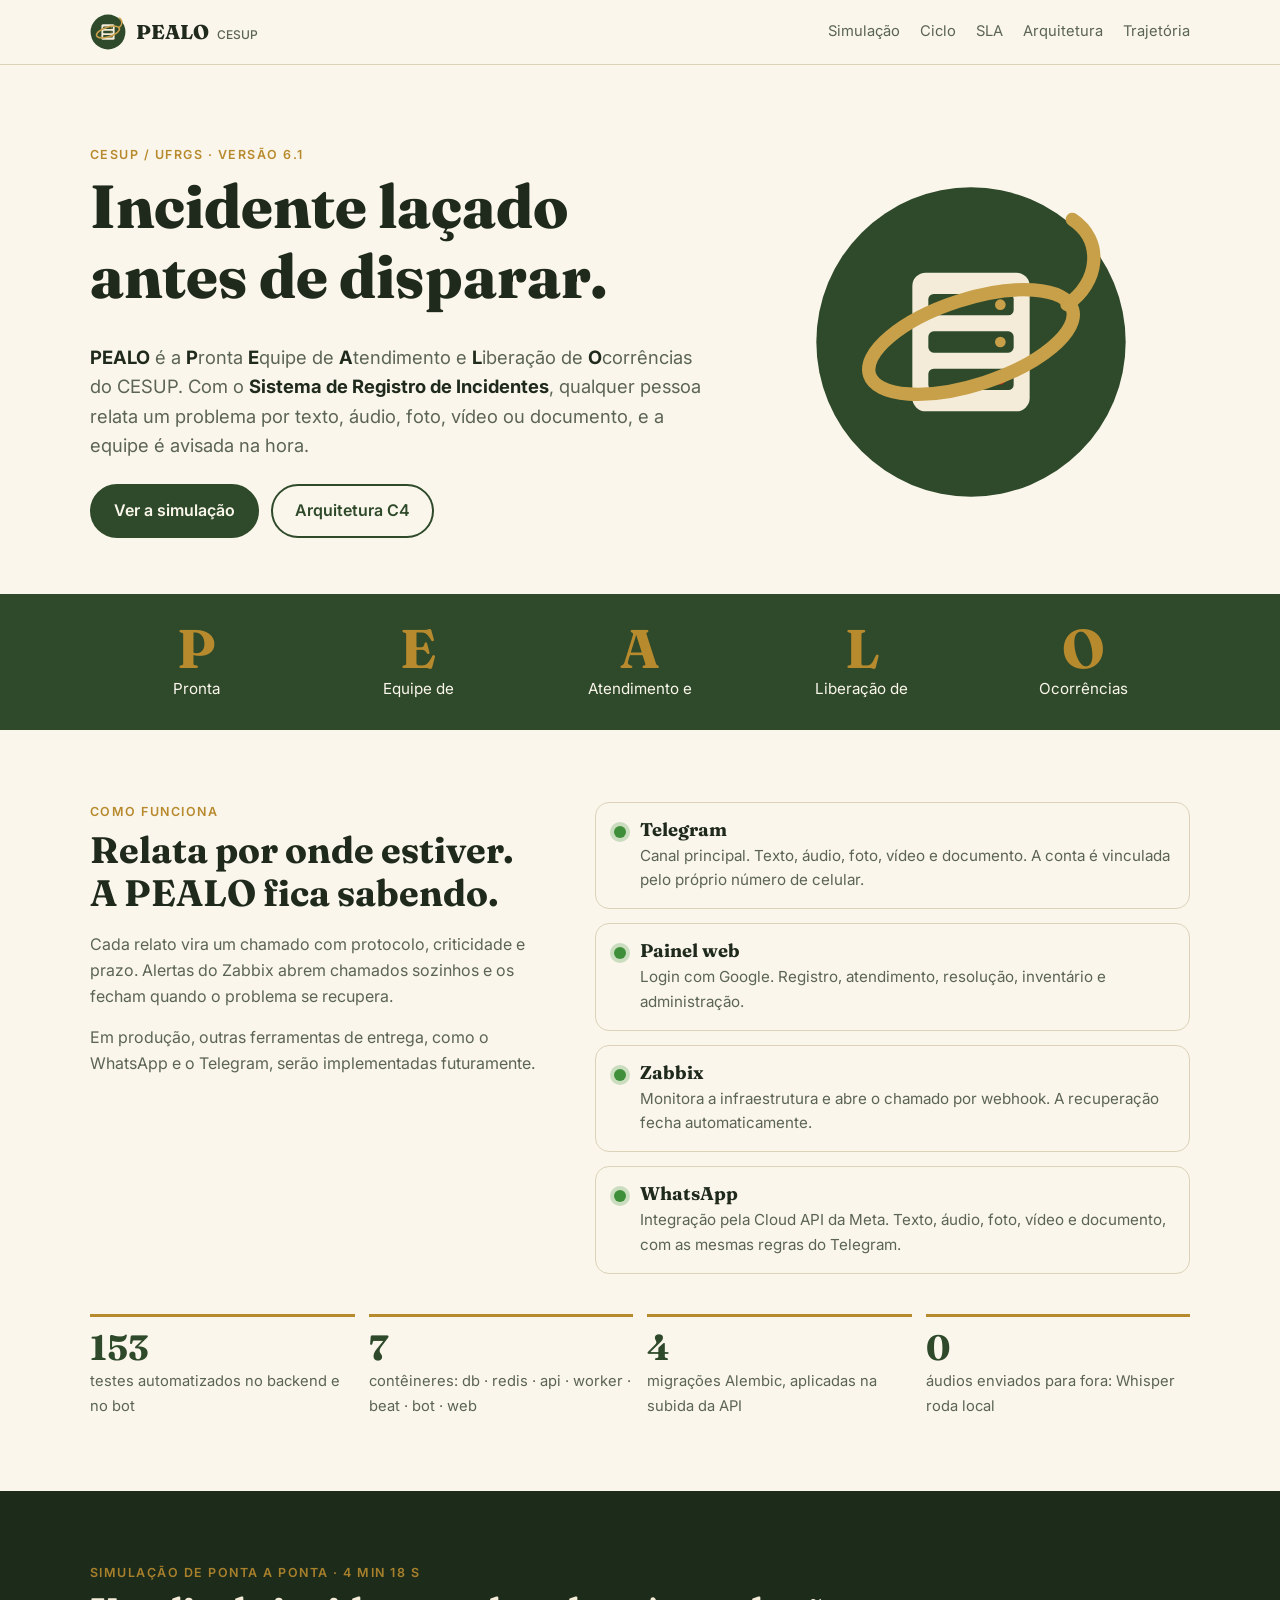
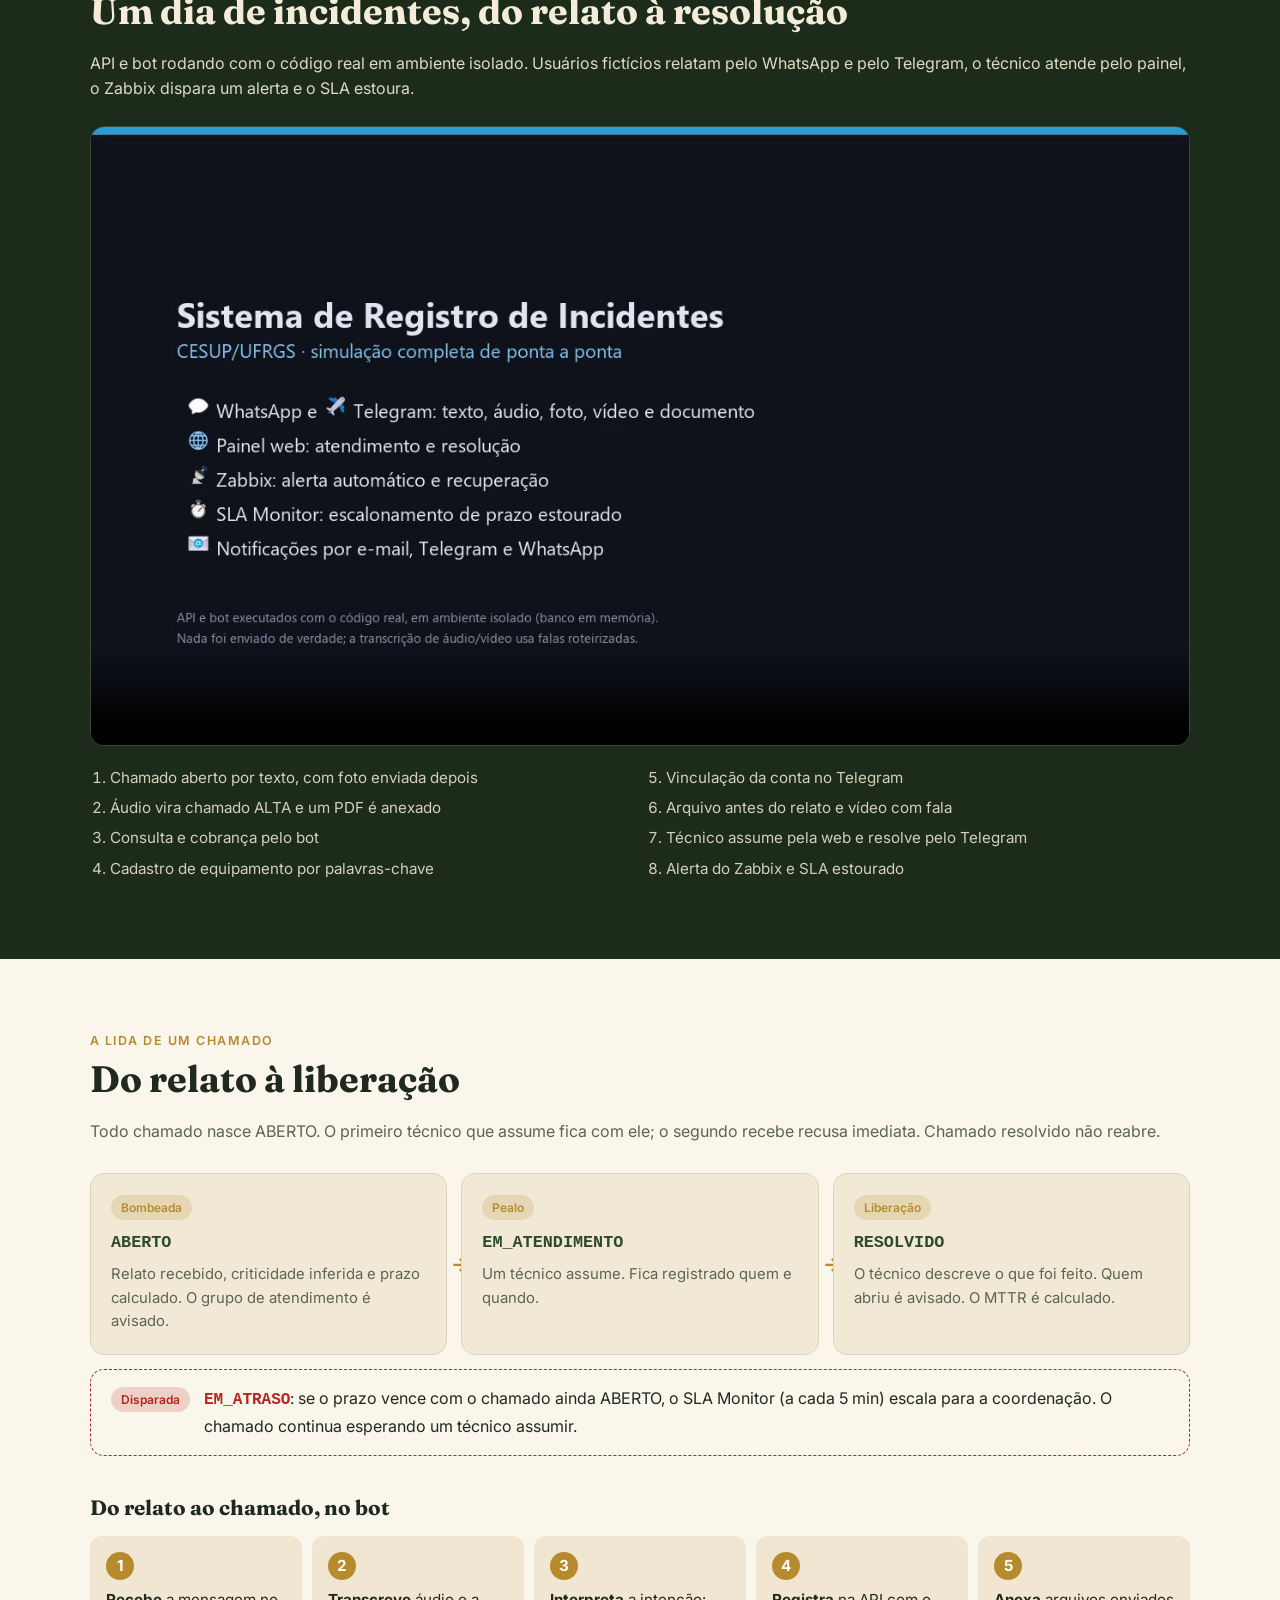
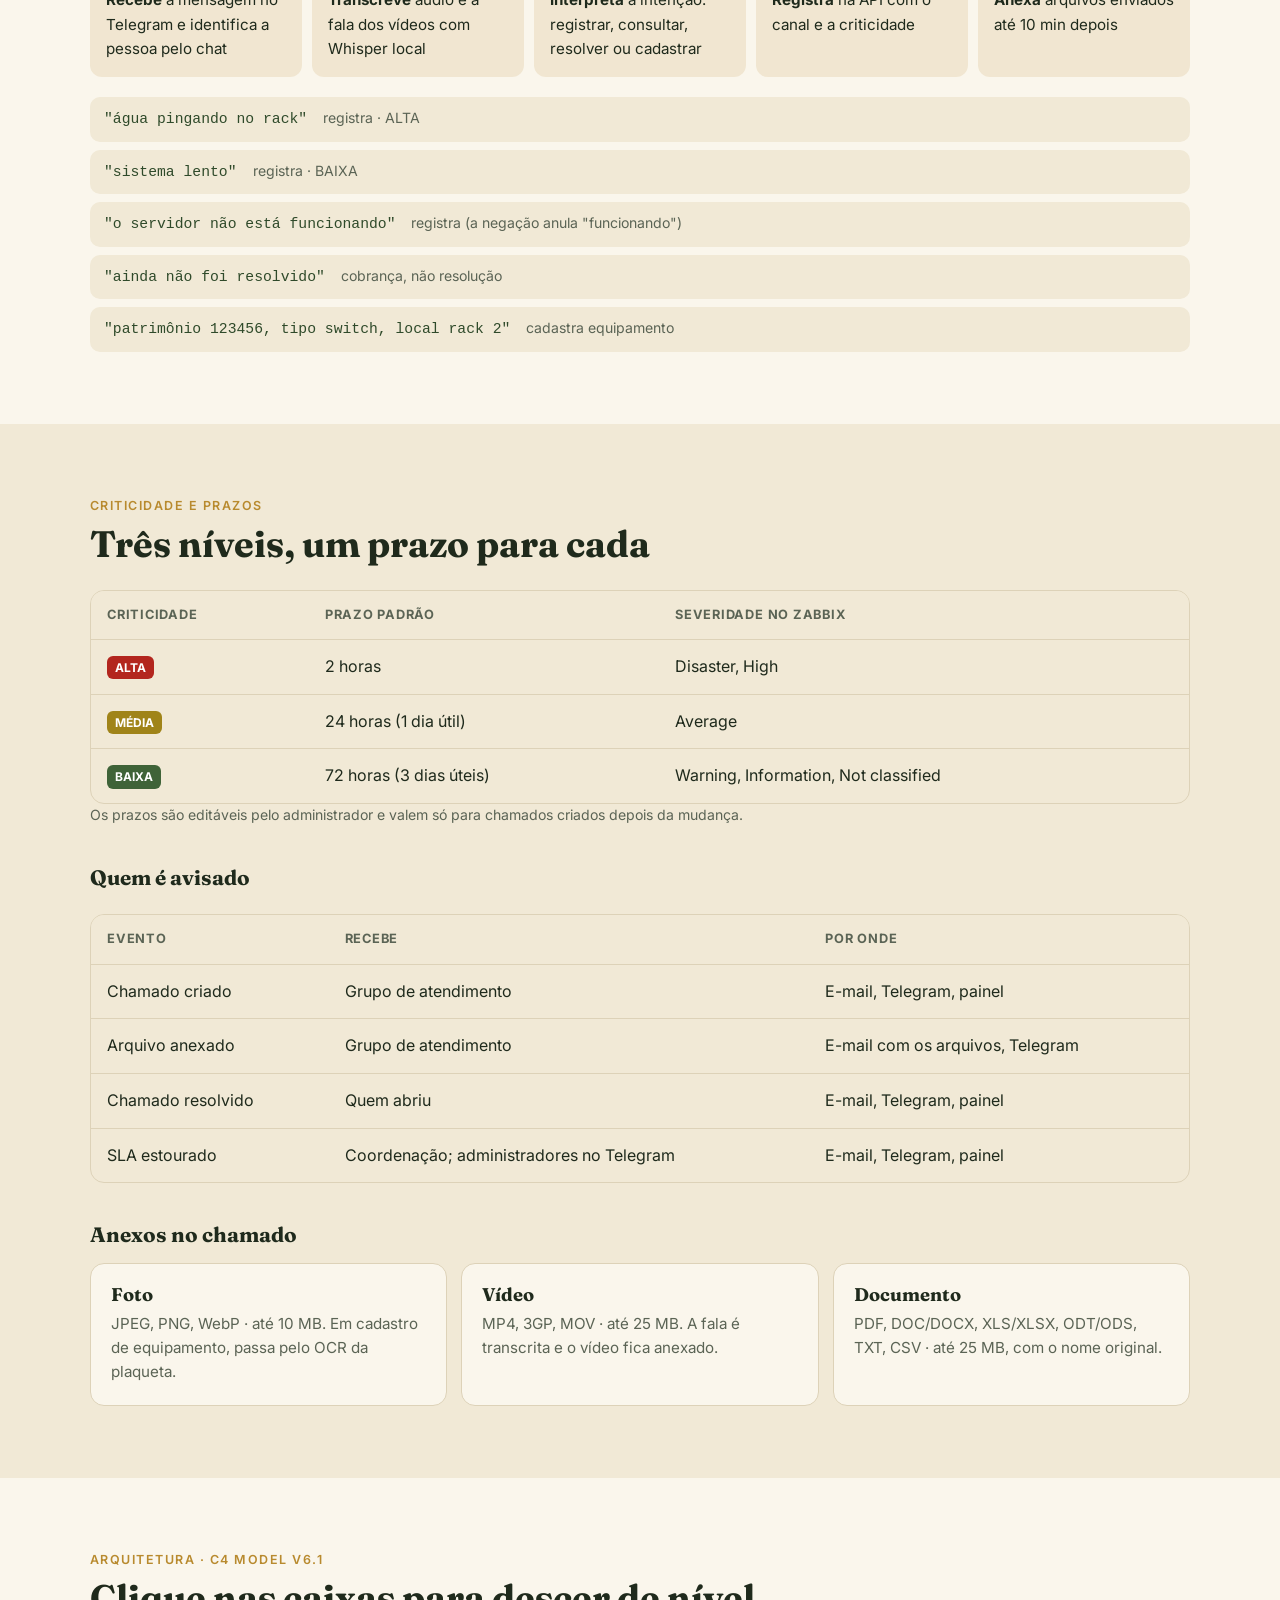
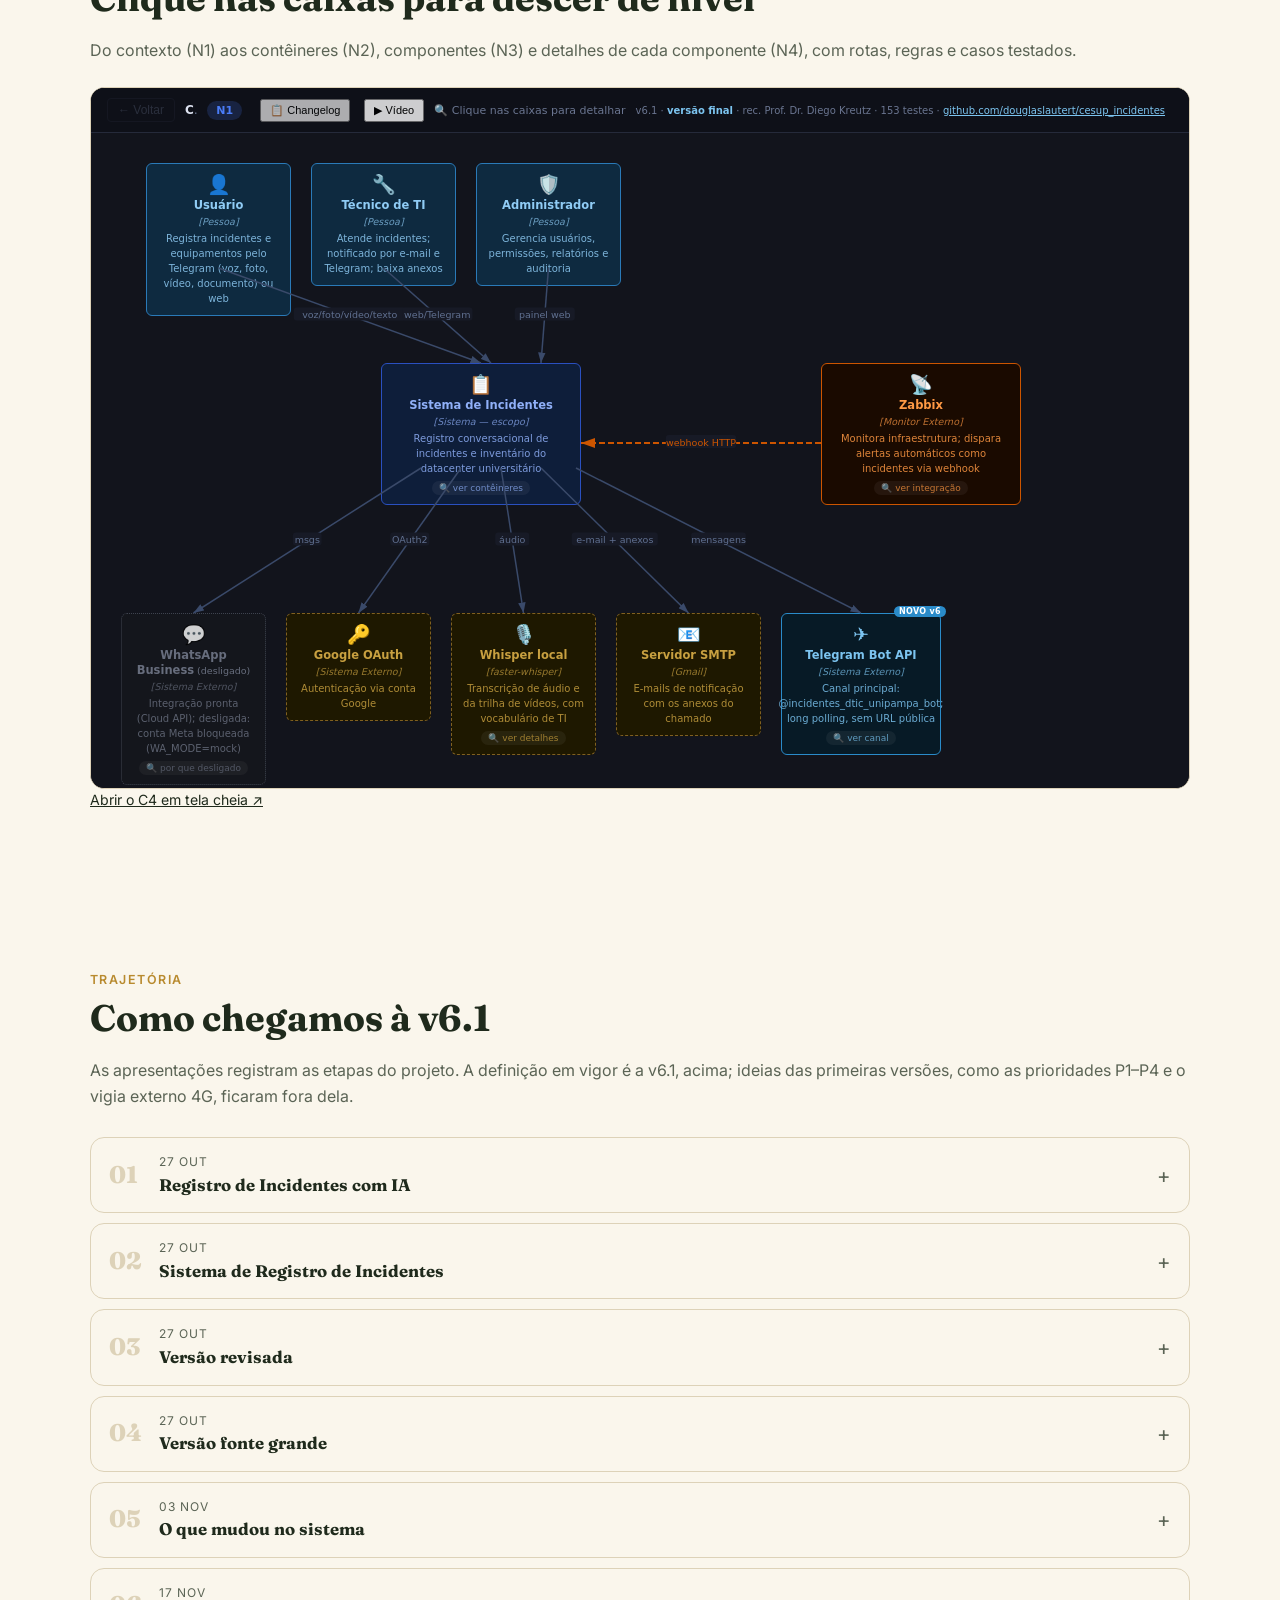
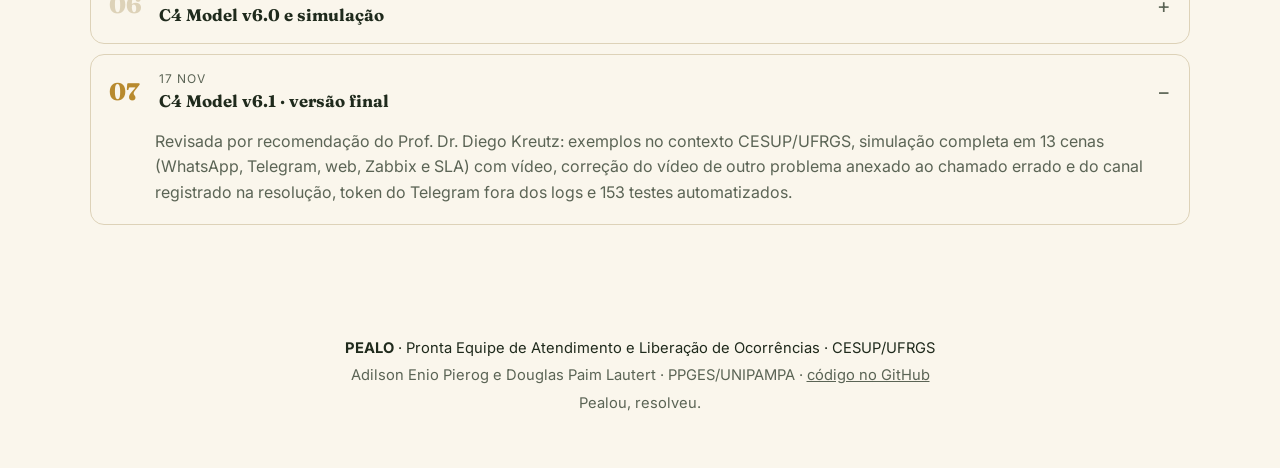
==== commit 845fdf11: "Rodapé: Adilson Enio Pierog antes de Douglas Paim Lautert Co-Authored-By: Claude Opus 5.5 <noreply@a" ====
--- a/index.html
+++ b/index.html
@@ -242,7 +242,7 @@
 
 <footer class="wrap footer">
   <p><strong>PEALO</strong> · Pronta Equipe de Atendimento e Liberação de Ocorrências · CESUP/UFRGS</p>
-  <p class="muted">Douglas Paim Lautert e Adilson · PPGES/UNIPAMPA · <a href="https://github.com/douglaslautert/cesup_incidentes">código no GitHub</a></p>
+  <p class="muted">Adilson Enio Pierog e Douglas Paim Lautert · PPGES/UNIPAMPA · <a href="https://github.com/douglaslautert/cesup_incidentes">código no GitHub</a></p>
   <p class="muted">Pealou, resolveu.</p>
 </footer>
 
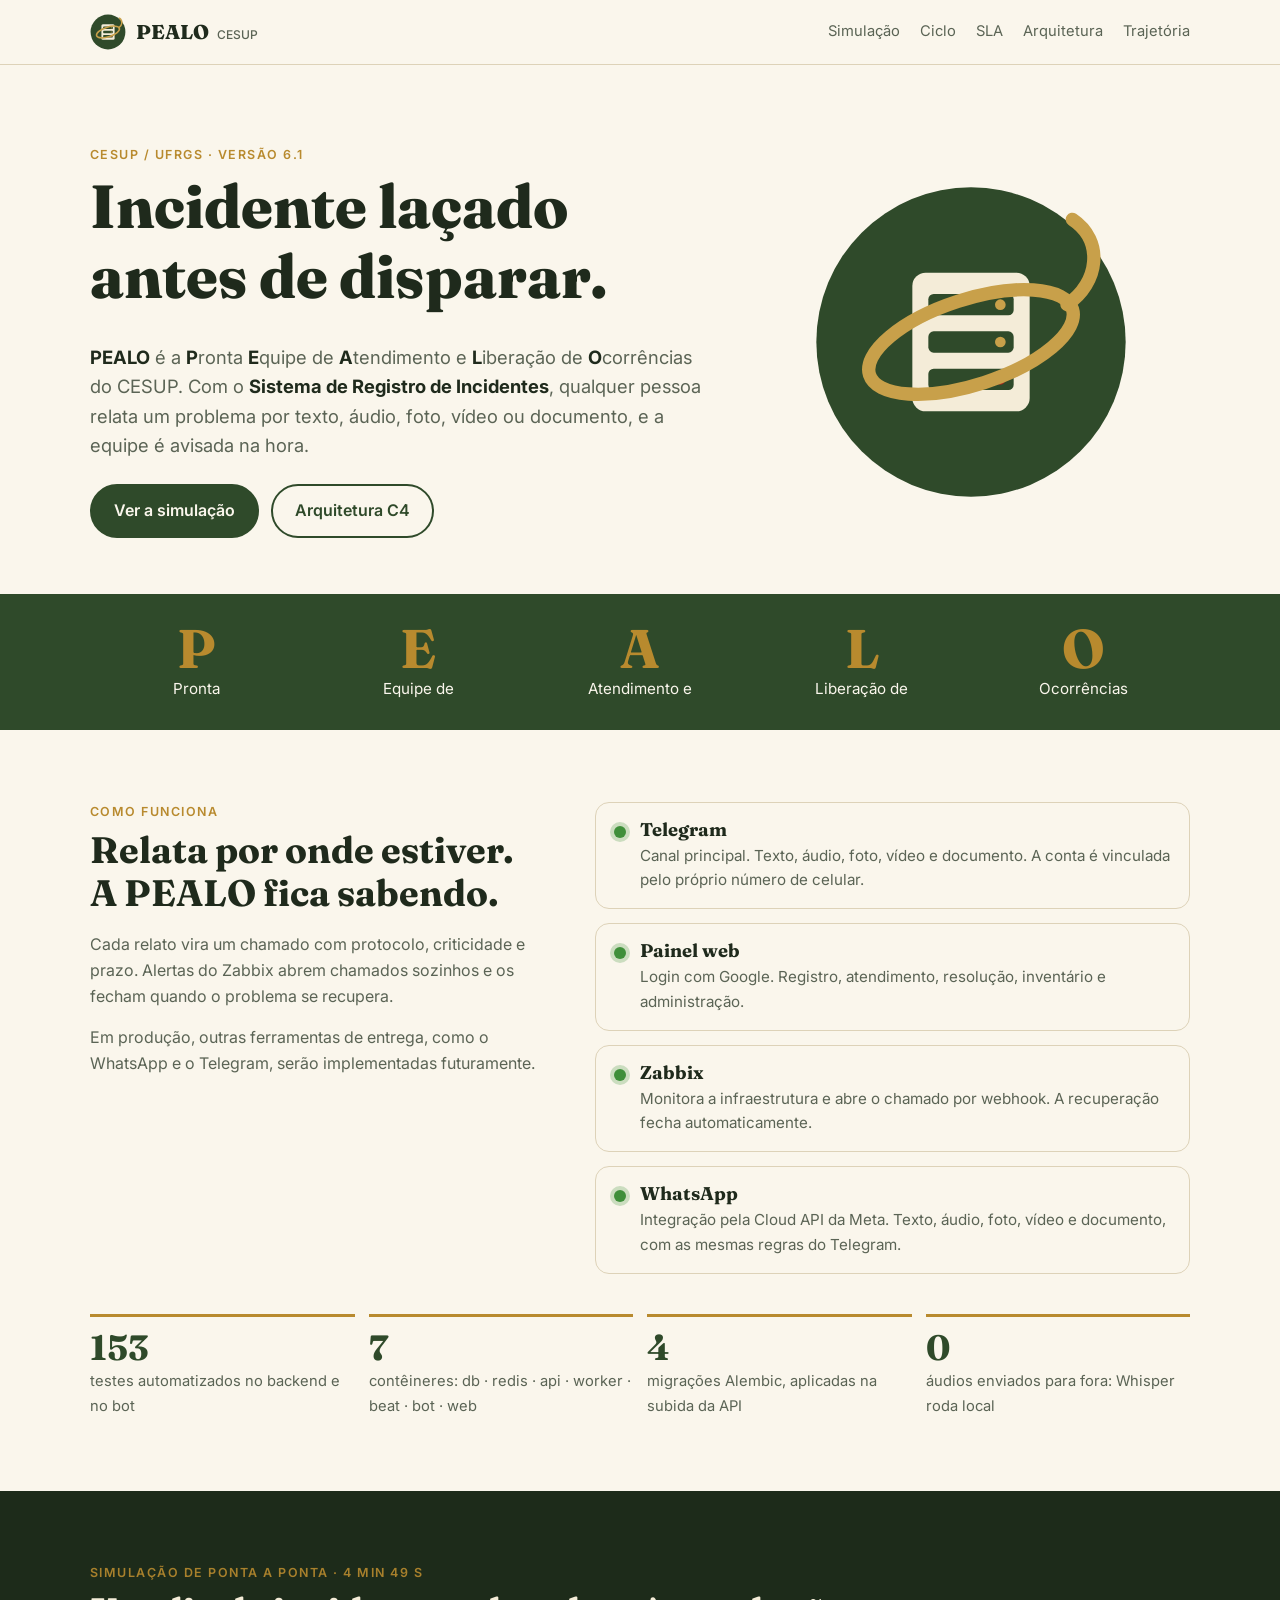
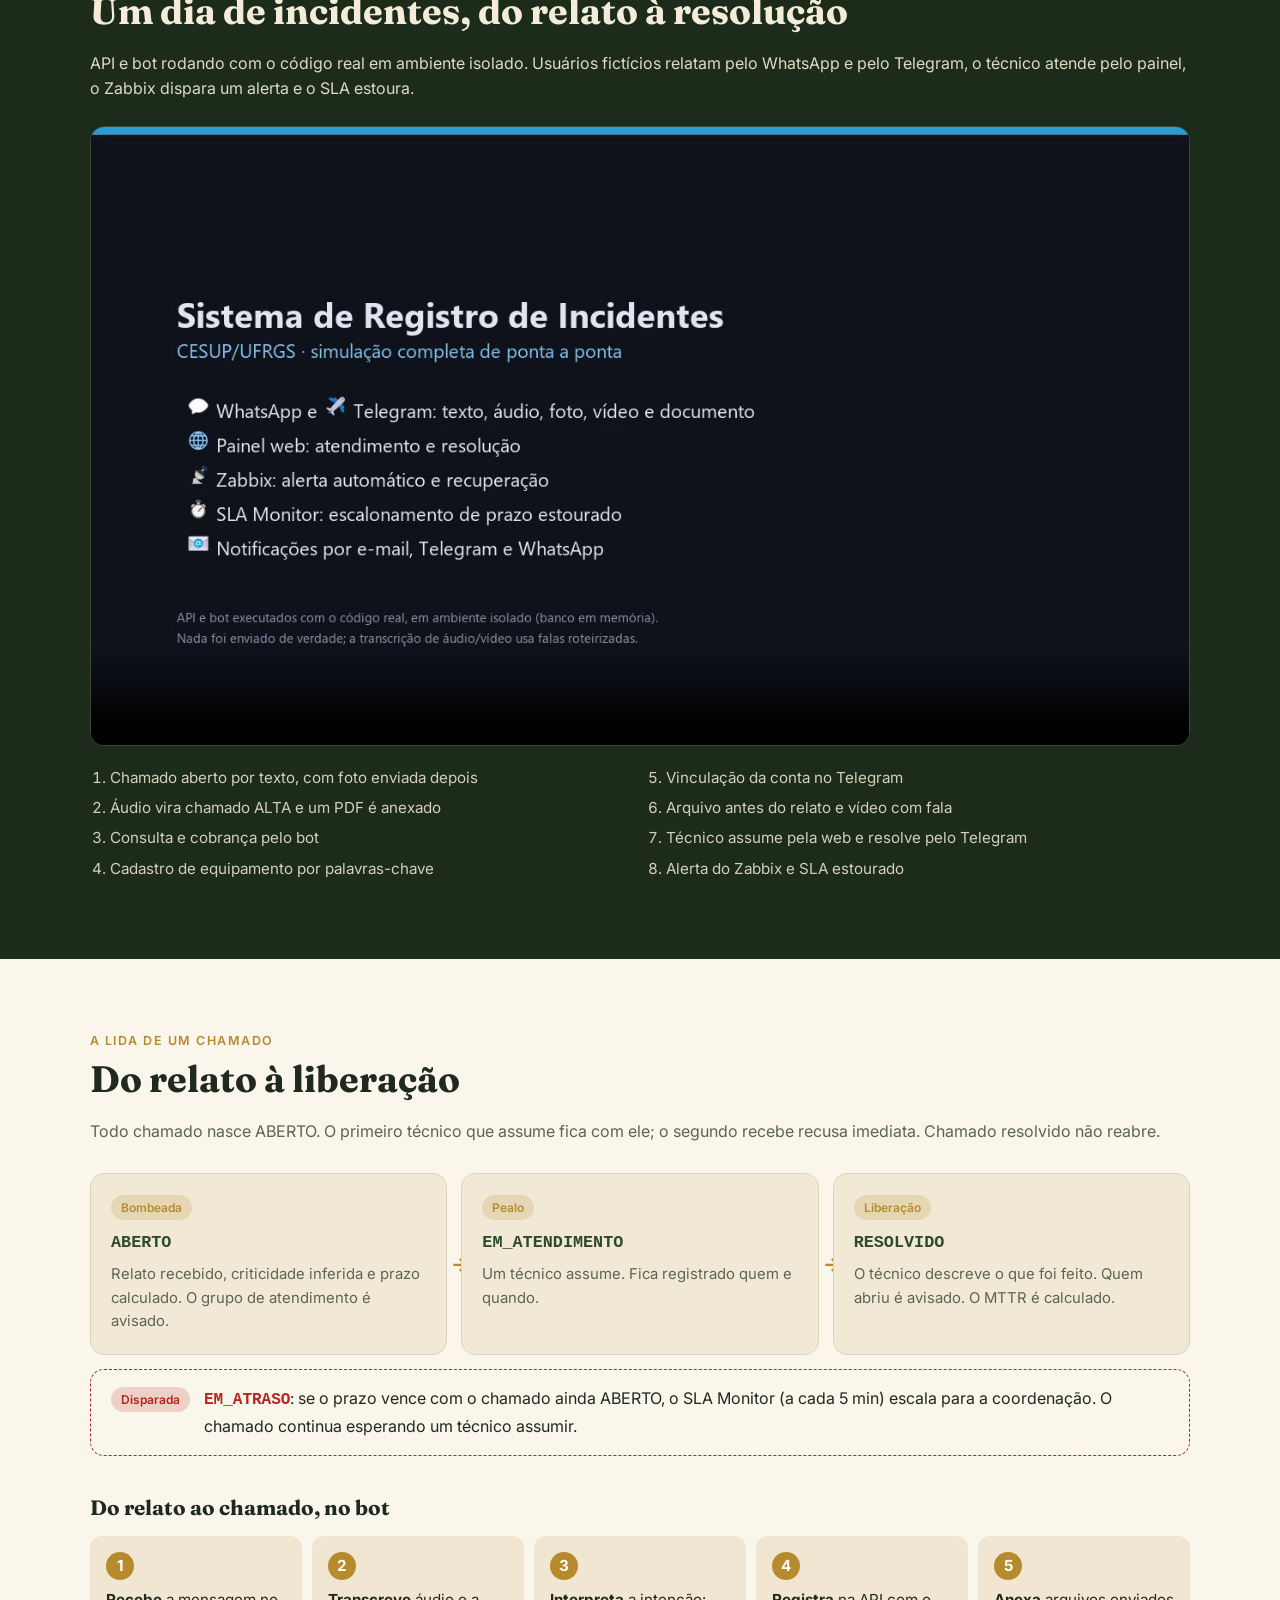
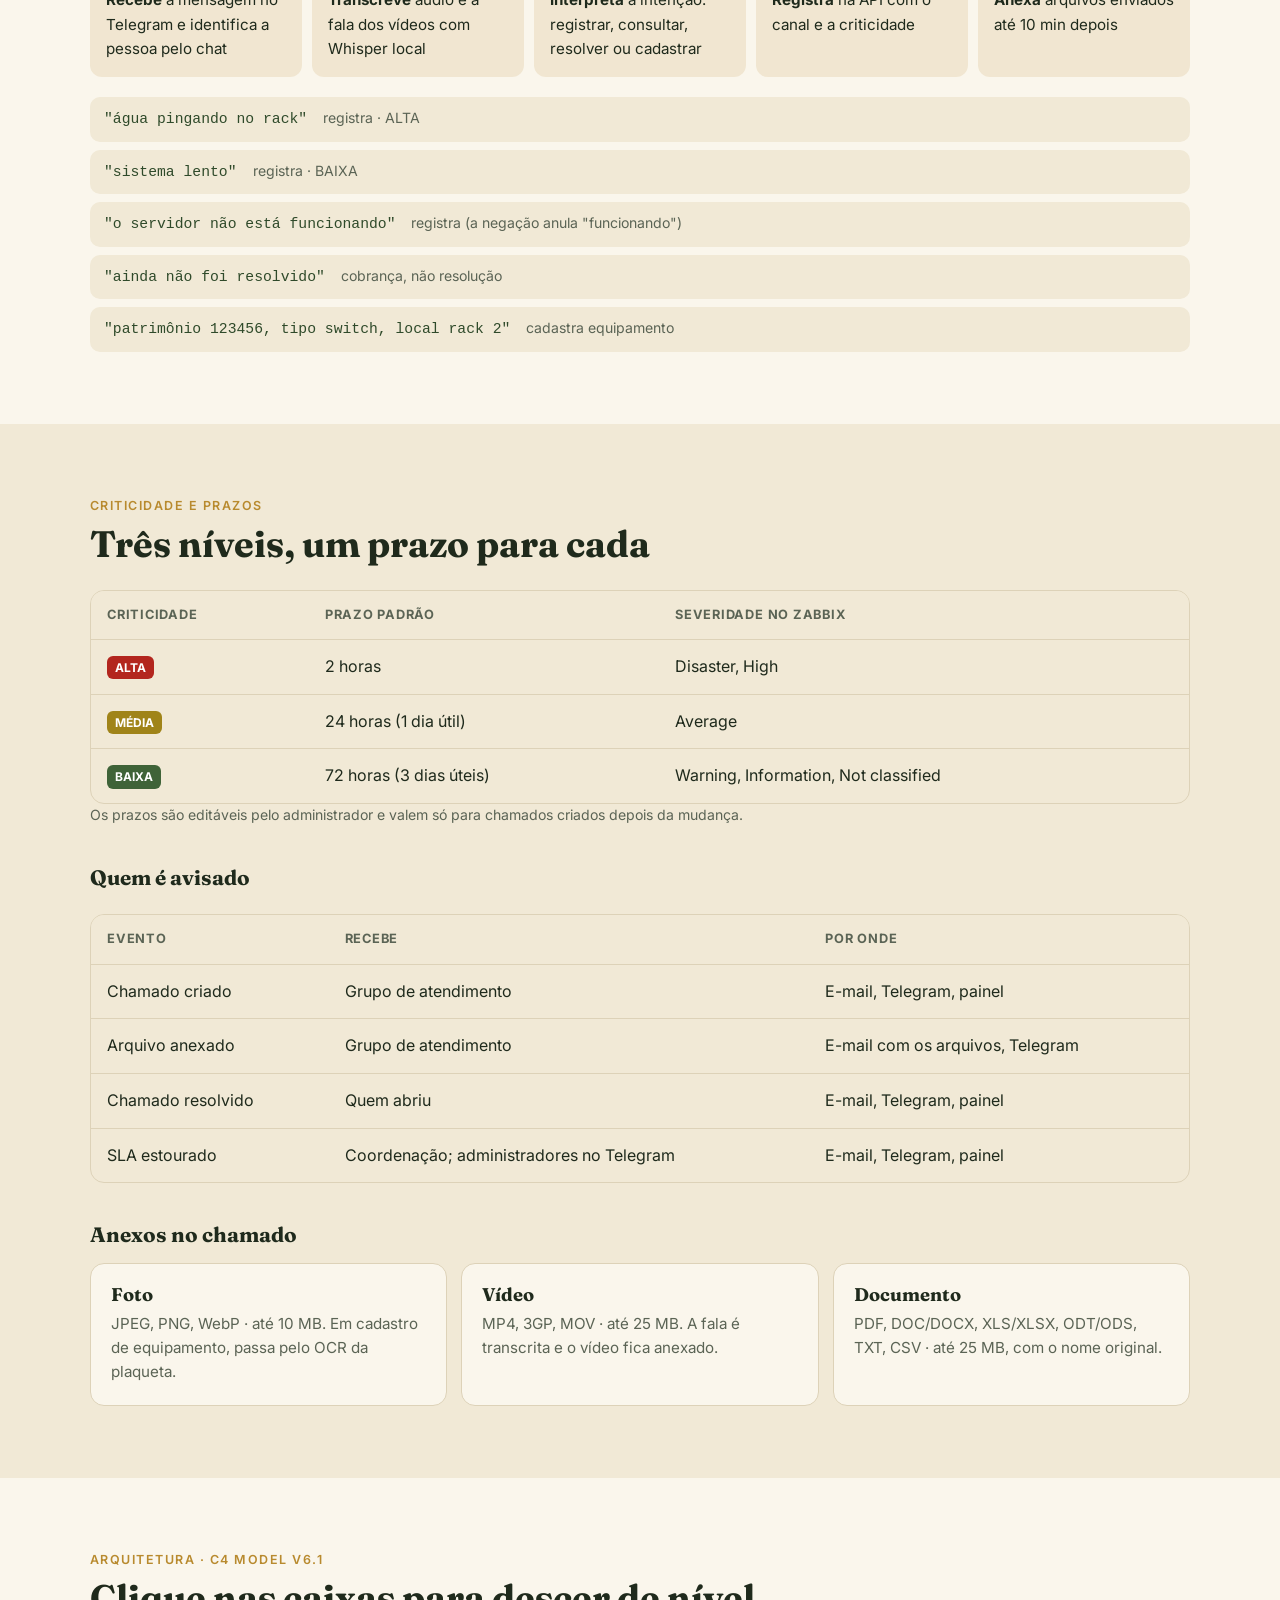
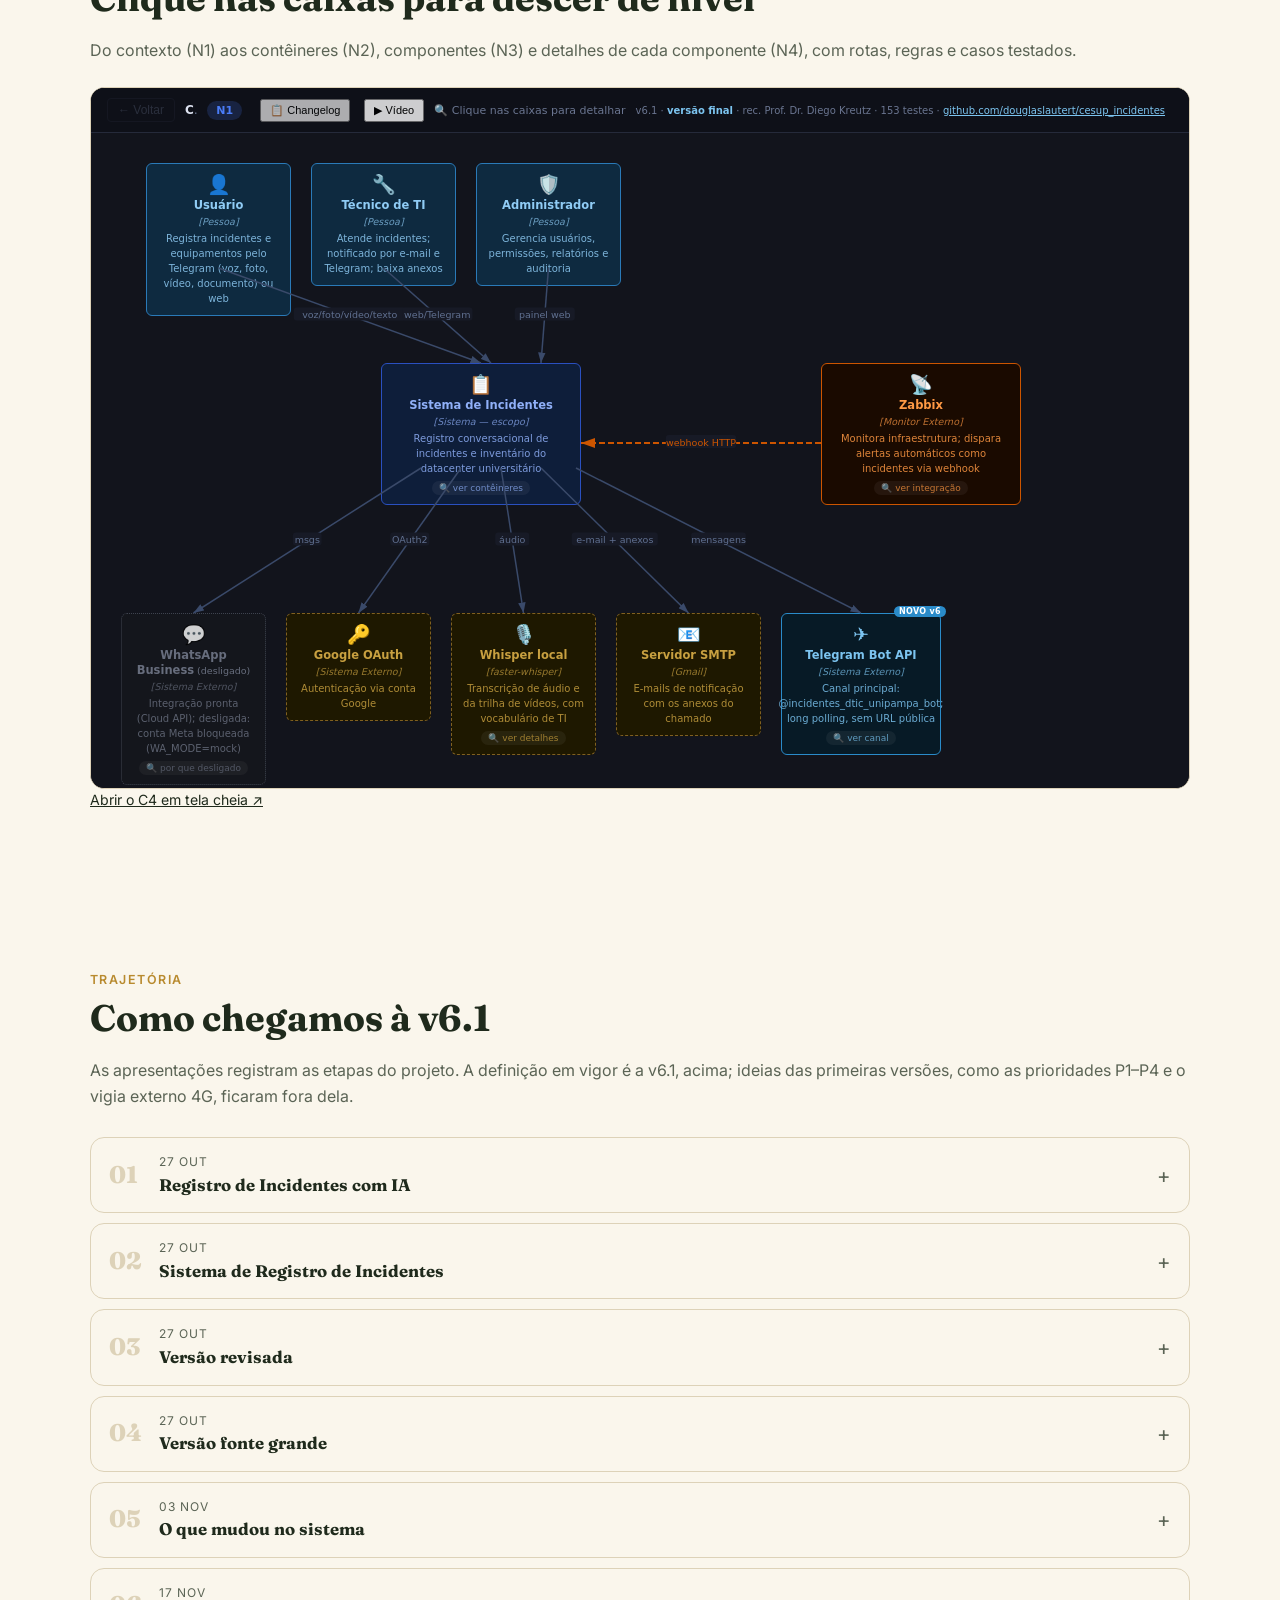
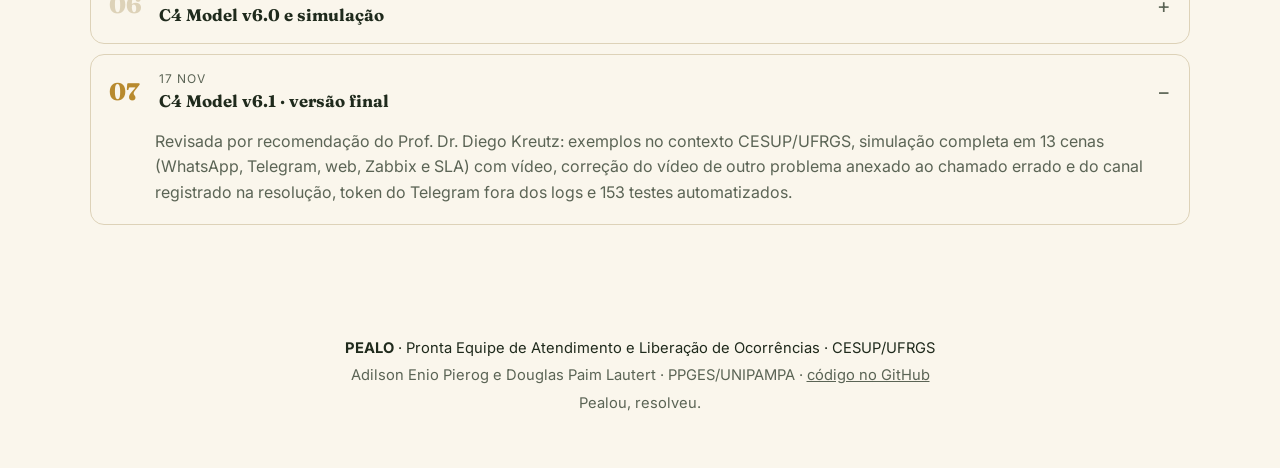
==== commit aaa79363: "Atualiza o vídeo da simulação (4 min 49 s, com áudio) Co-Authored-By: Claude Opus 5.5 <noreply@anthr" ====
--- a/index.html
+++ b/index.html
@@ -97,7 +97,7 @@
   <!-- SIMULAÇÃO -->
   <section id="simulacao" class="band dark">
     <div class="wrap section">
-      <p class="eyebrow">Simulação de ponta a ponta · 4 min 18 s</p>
+      <p class="eyebrow">Simulação de ponta a ponta · 4 min 49 s</p>
       <h2>Um dia de incidentes, do relato à resolução</h2>
       <p>API e bot rodando com o código real em ambiente isolado. Usuários fictícios relatam pelo WhatsApp e pelo Telegram, o técnico atende pelo painel, o Zabbix dispara um alerta e o SLA estoura.</p>
       <div class="video">
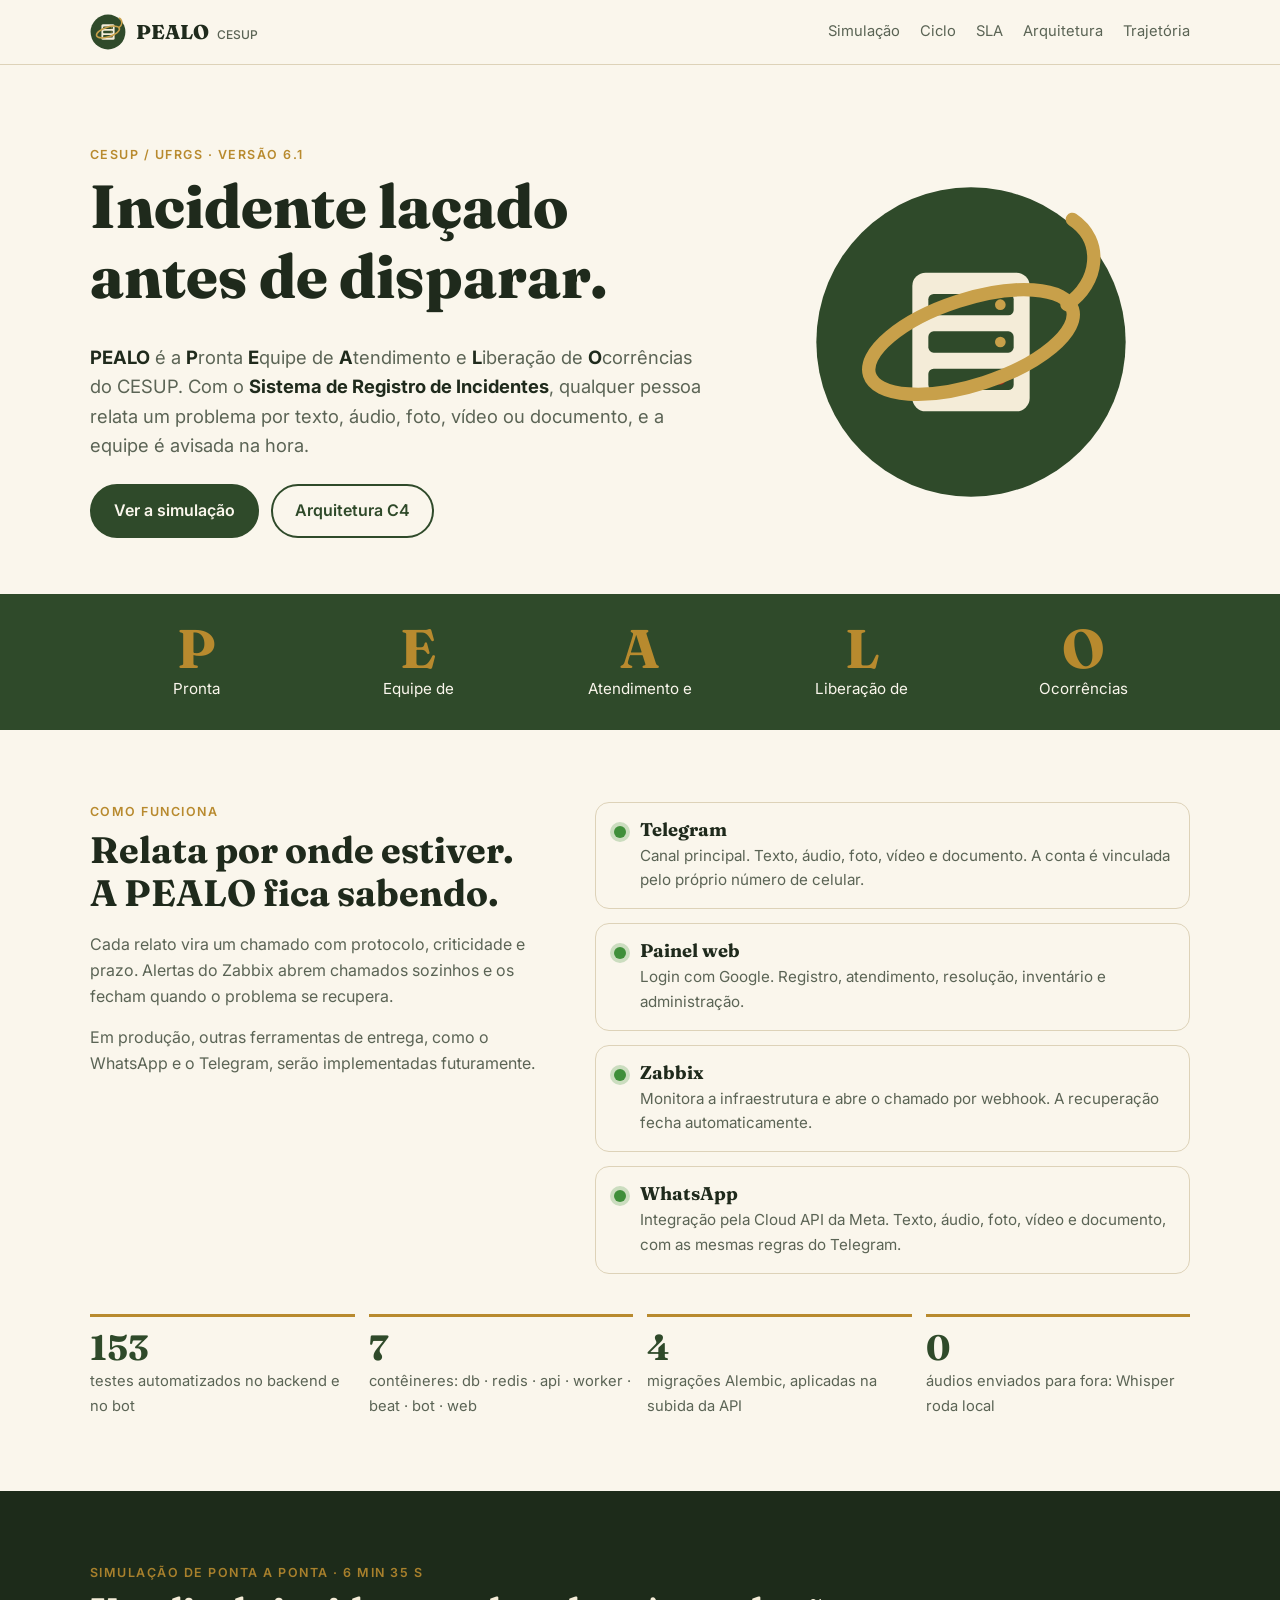
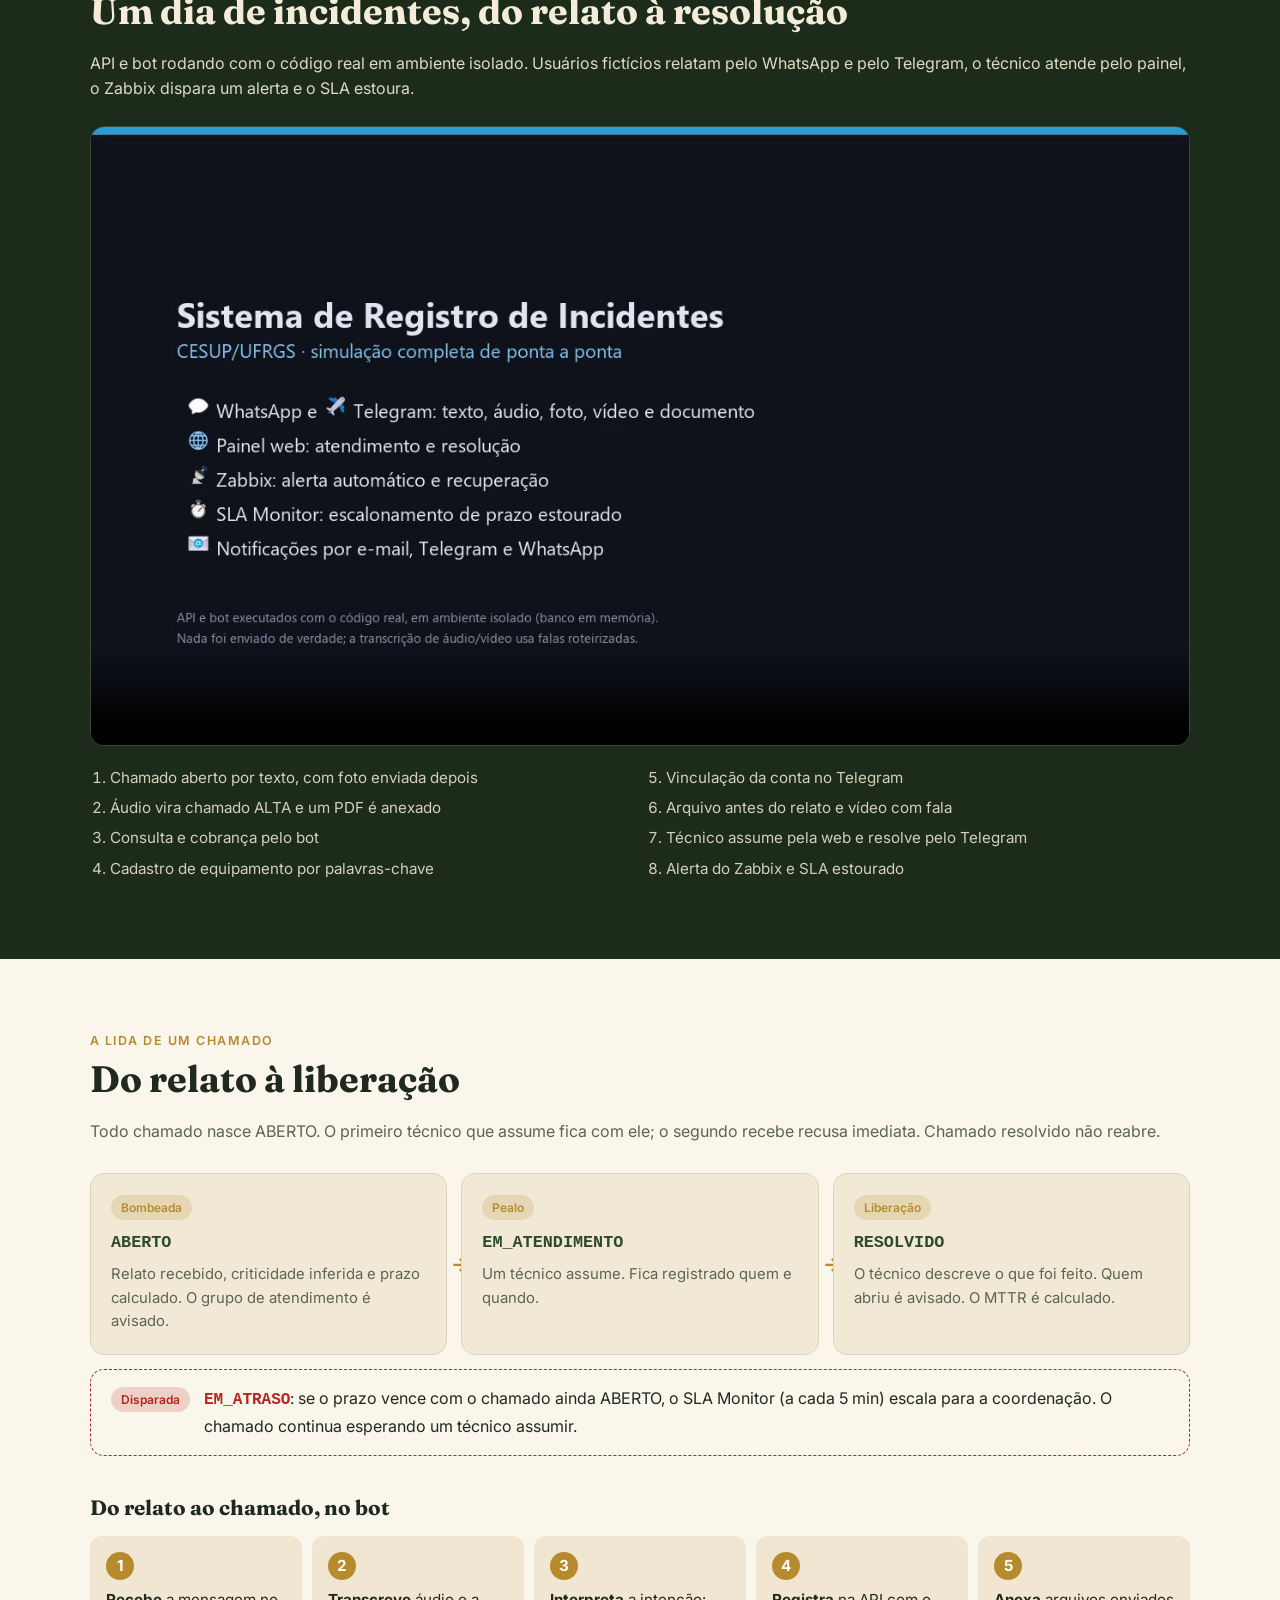
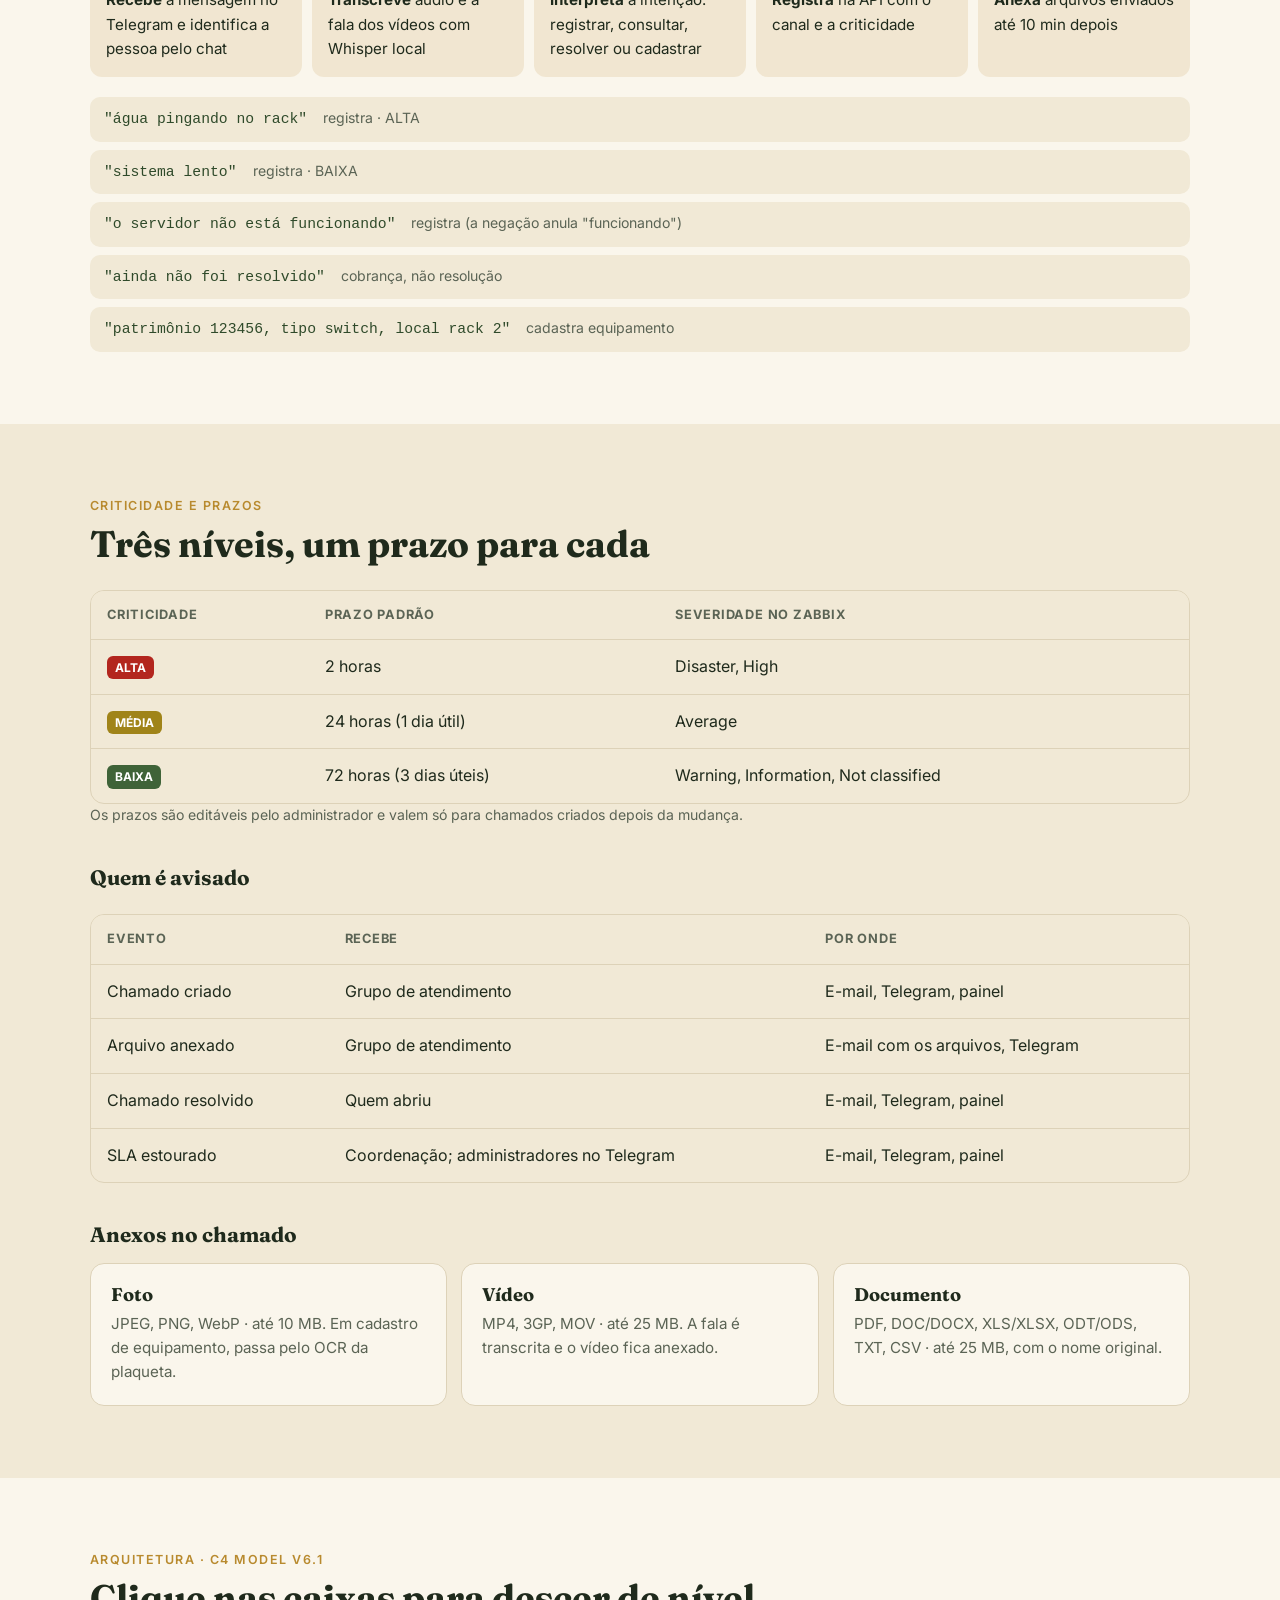
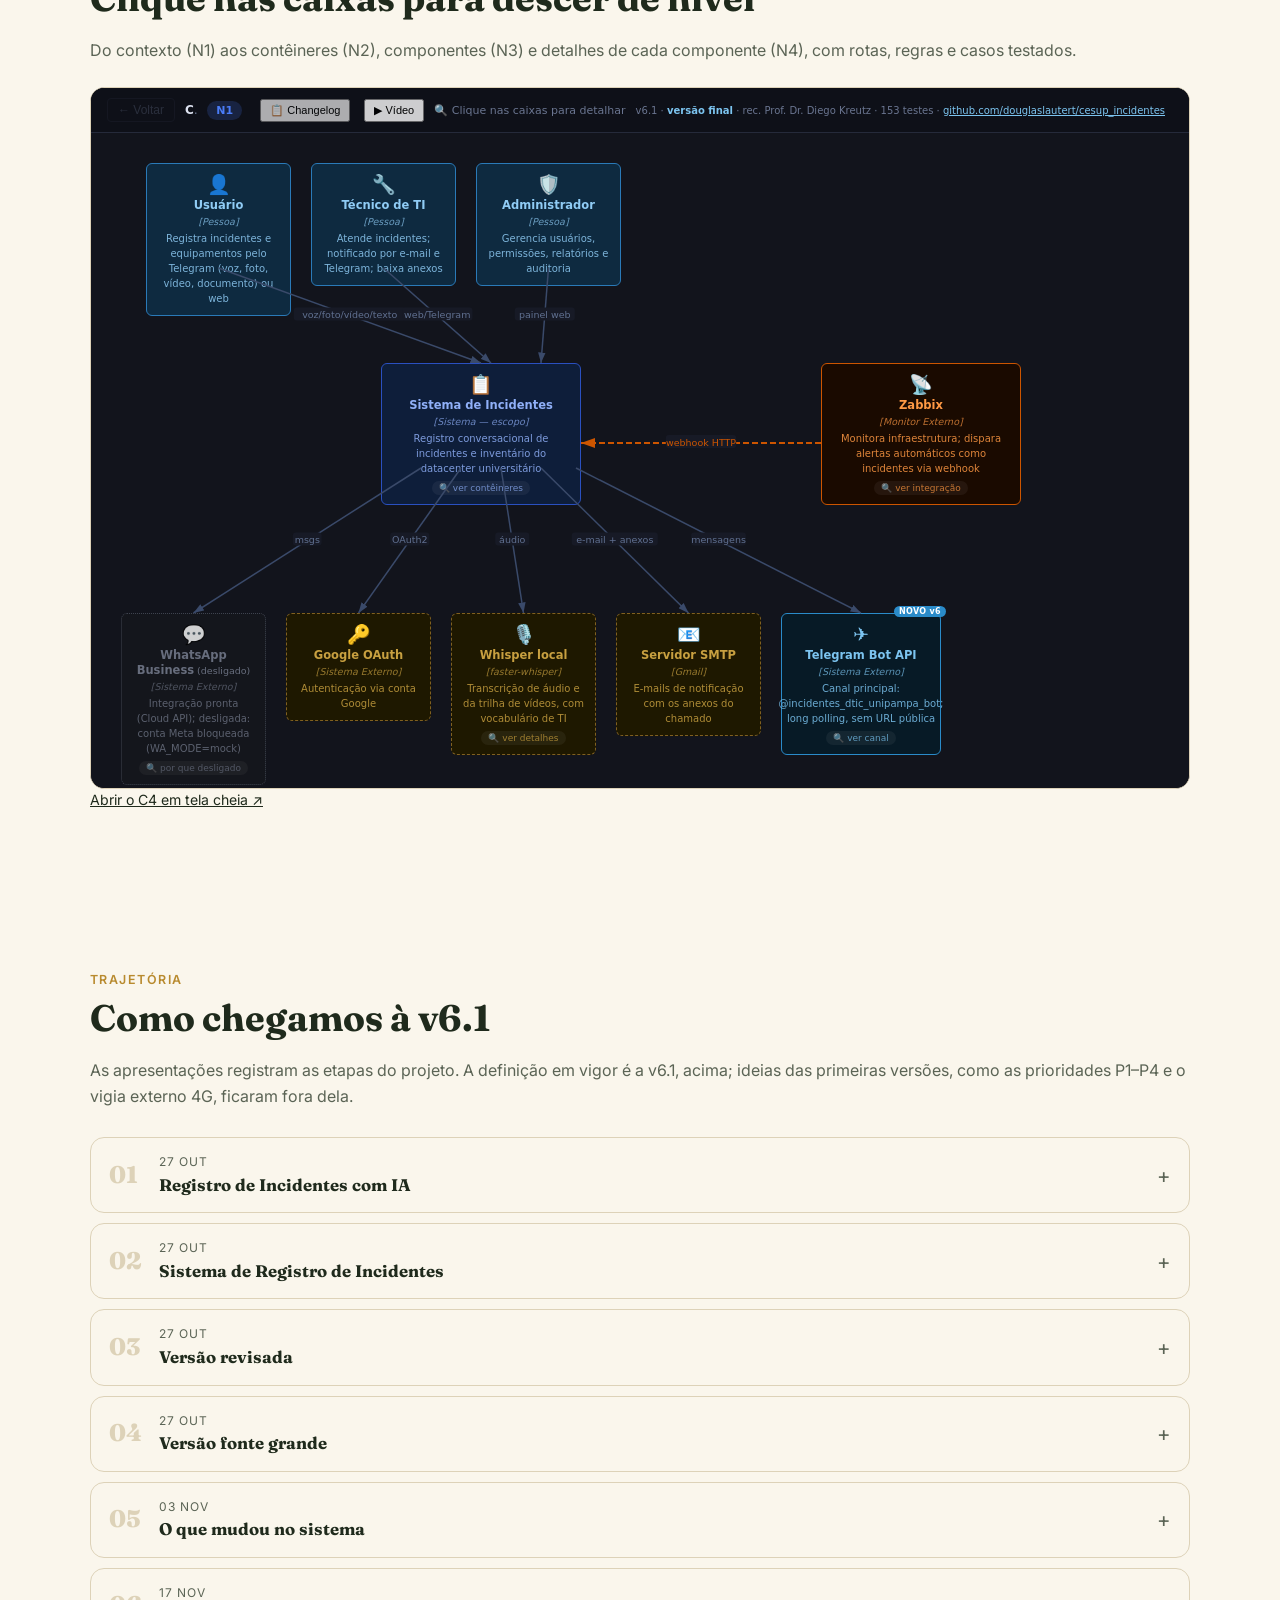
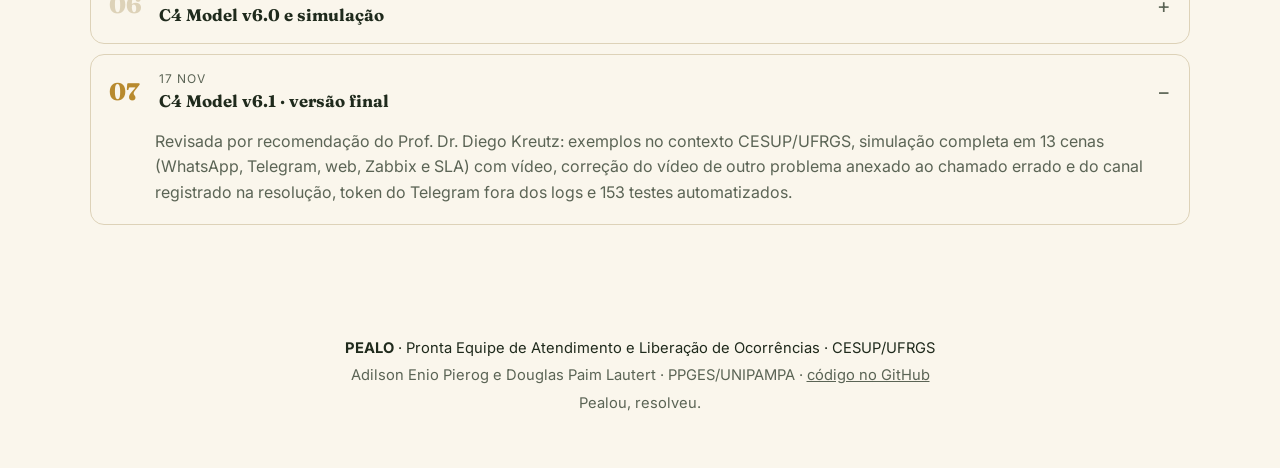
==== commit daa90032: "Substitui o vídeo pela apresentação narrada (6 min 35 s) com legendas Co-Authored-By: Claude Opus 5." ====
--- a/index.html
+++ b/index.html
@@ -97,12 +97,13 @@
   <!-- SIMULAÇÃO -->
   <section id="simulacao" class="band dark">
     <div class="wrap section">
-      <p class="eyebrow">Simulação de ponta a ponta · 4 min 49 s</p>
+      <p class="eyebrow">Simulação de ponta a ponta · 6 min 35 s</p>
       <h2>Um dia de incidentes, do relato à resolução</h2>
       <p>API e bot rodando com o código real em ambiente isolado. Usuários fictícios relatam pelo WhatsApp e pelo Telegram, o técnico atende pelo painel, o Zabbix dispara um alerta e o SLA estoura.</p>
       <div class="video">
         <video controls preload="none" poster="assets/simulacao-poster.jpg">
           <source src="assets/simulacao.mp4" type="video/mp4">
+          <track kind="captions" src="assets/simulacao.vtt" srclang="pt-BR" label="Português">
           Seu navegador não reproduz vídeo. <a href="assets/simulacao.mp4">Baixe o arquivo</a>.
         </video>
       </div>
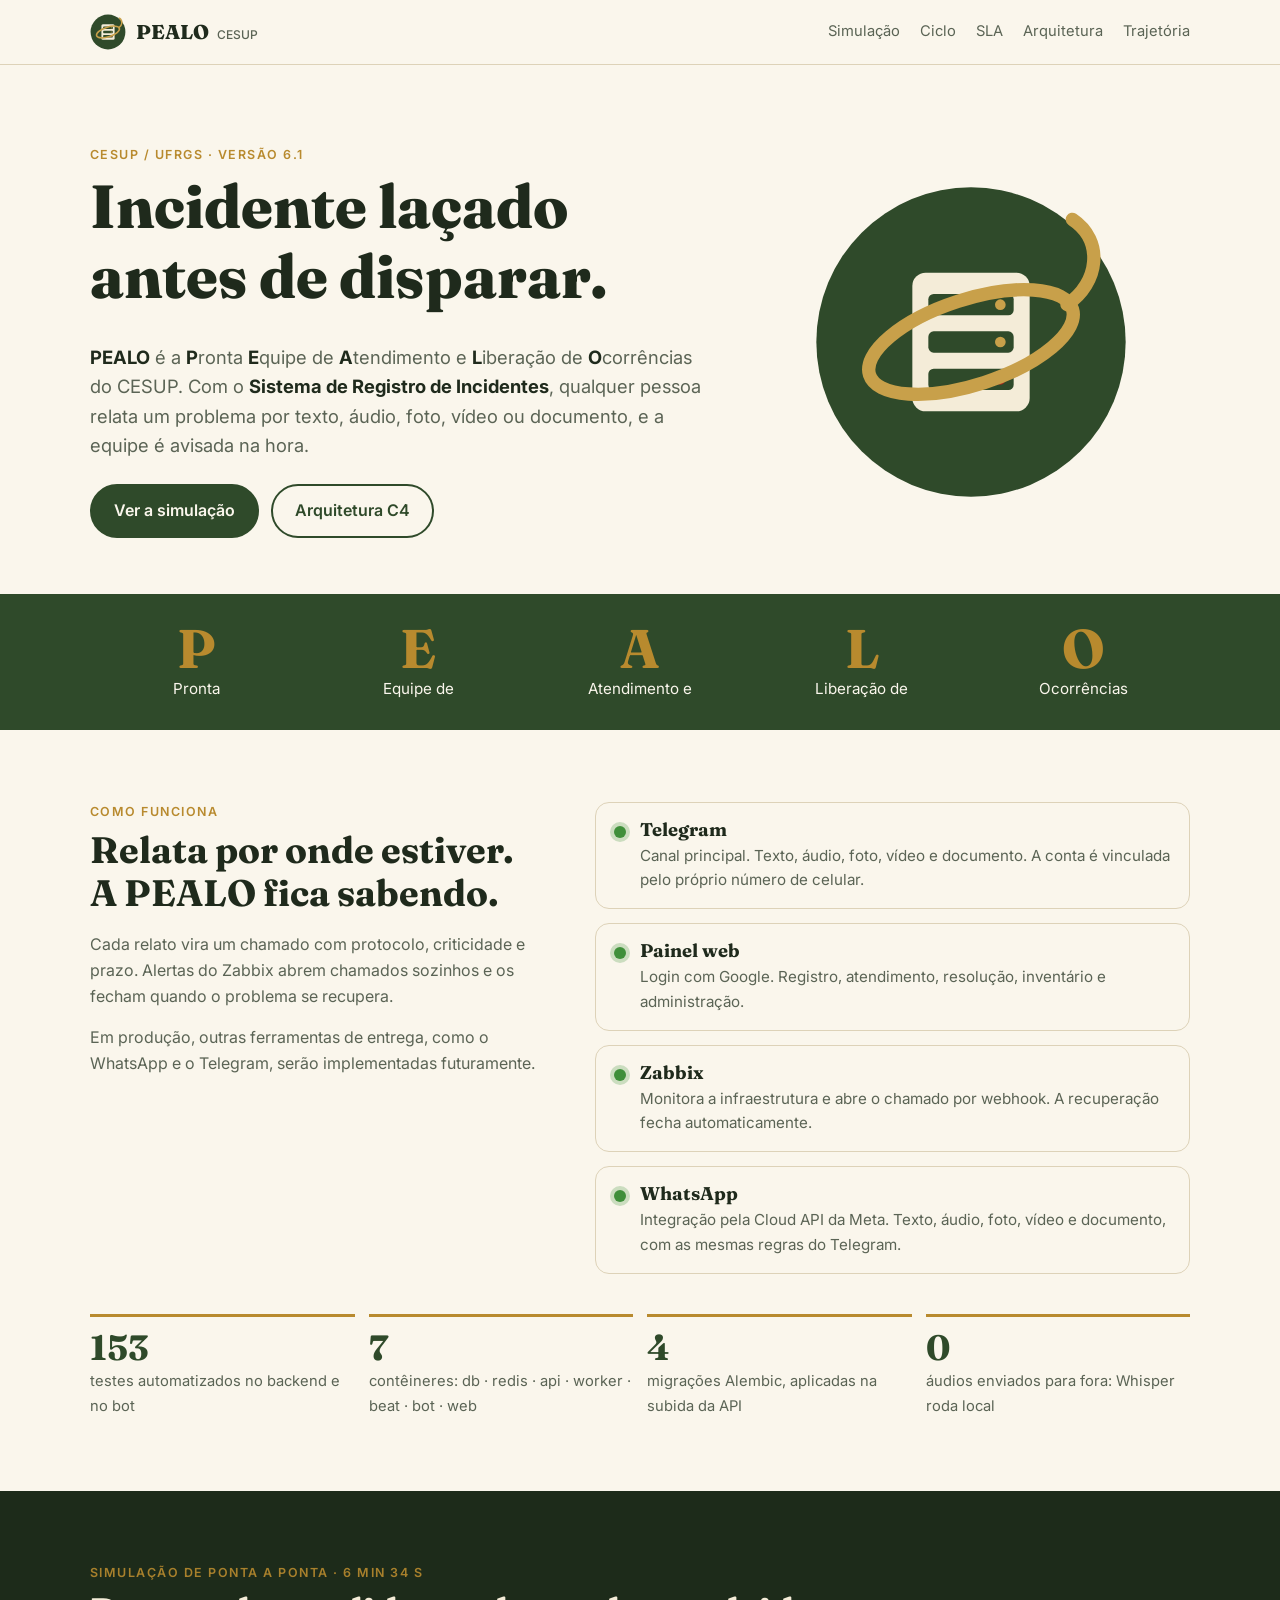
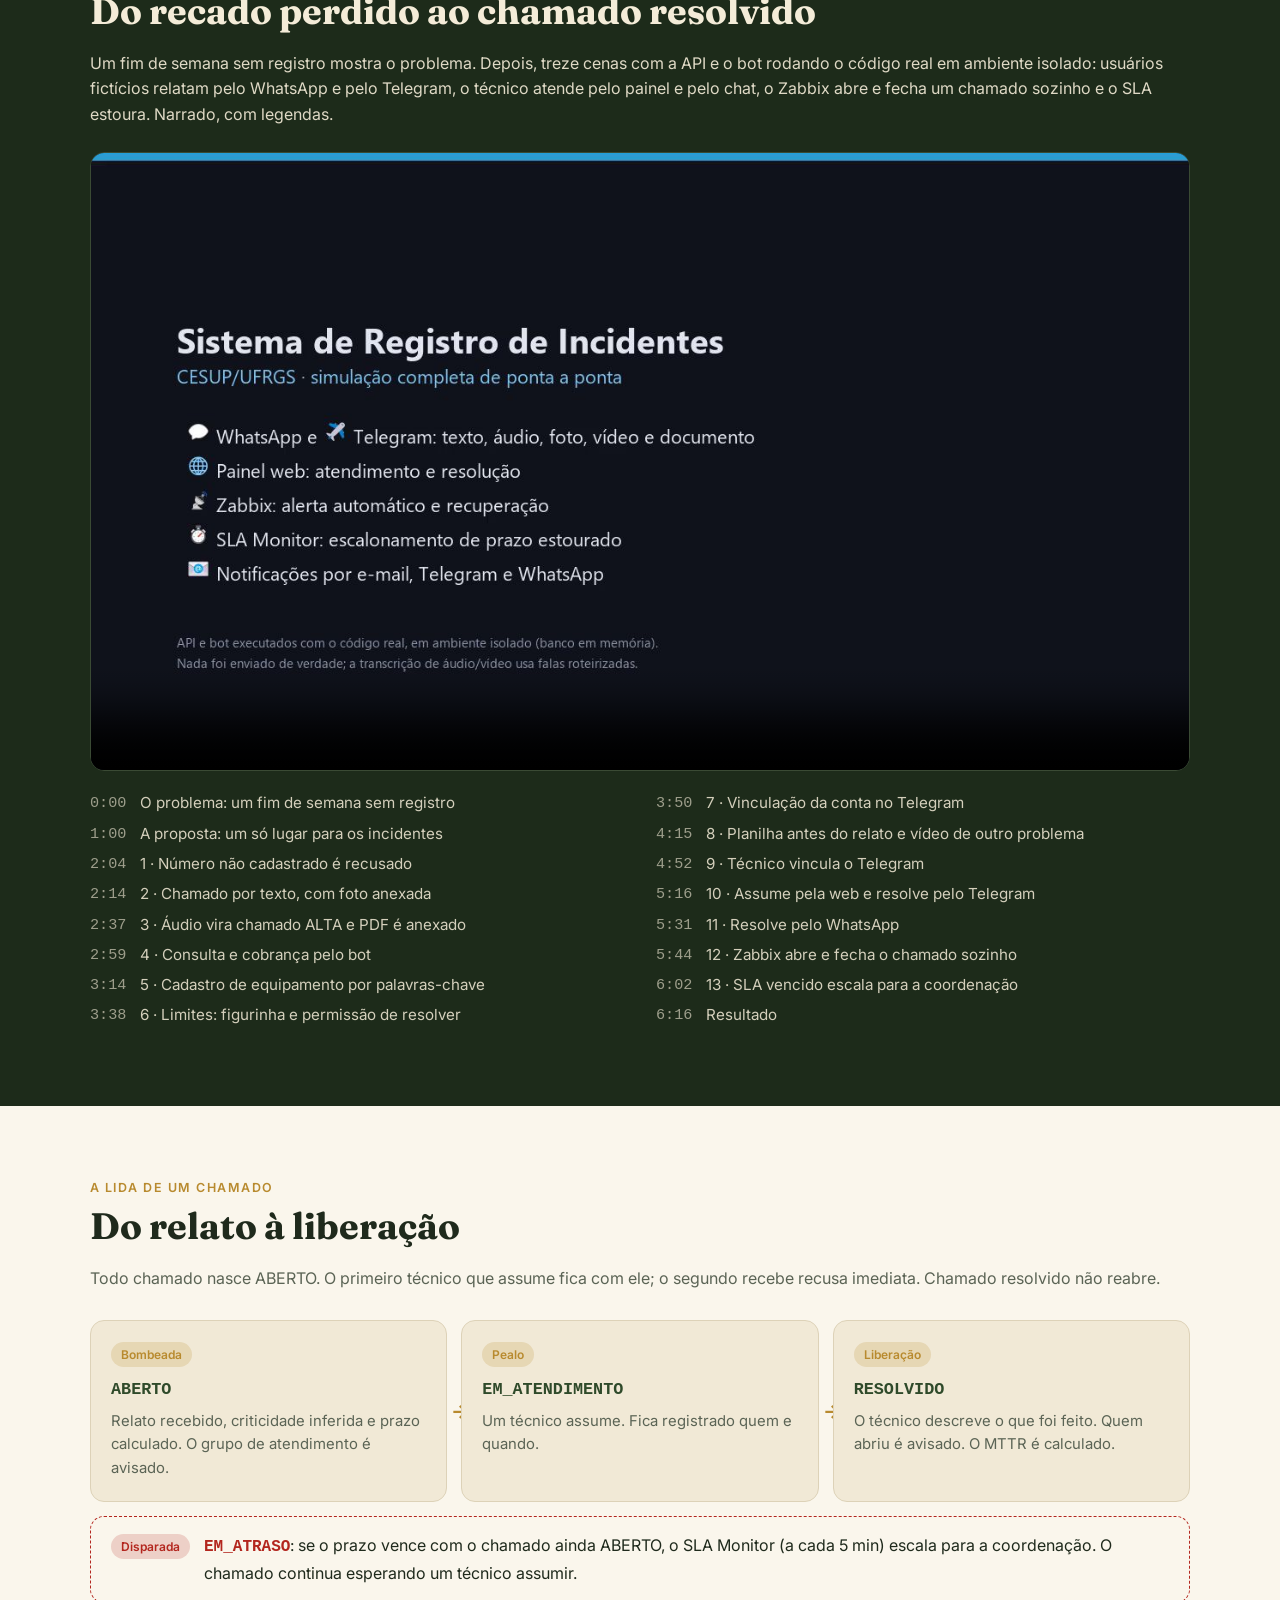
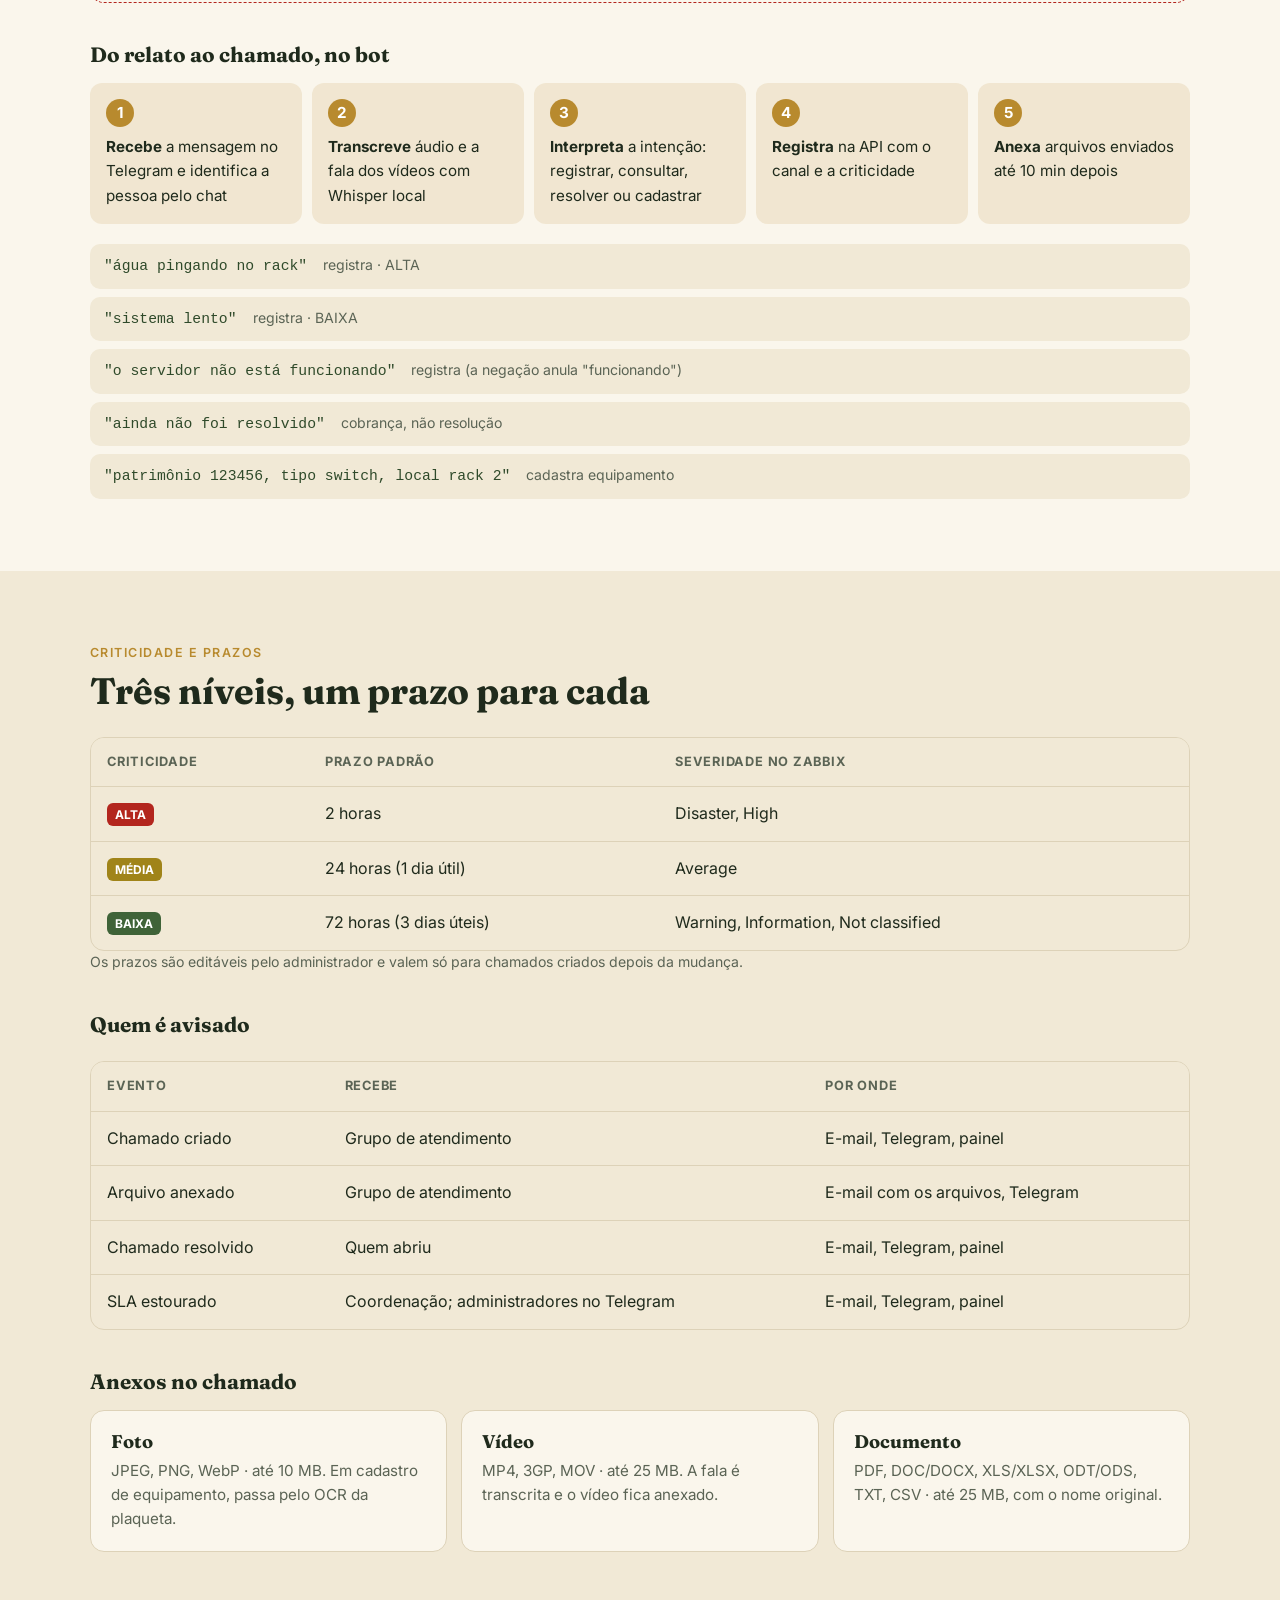
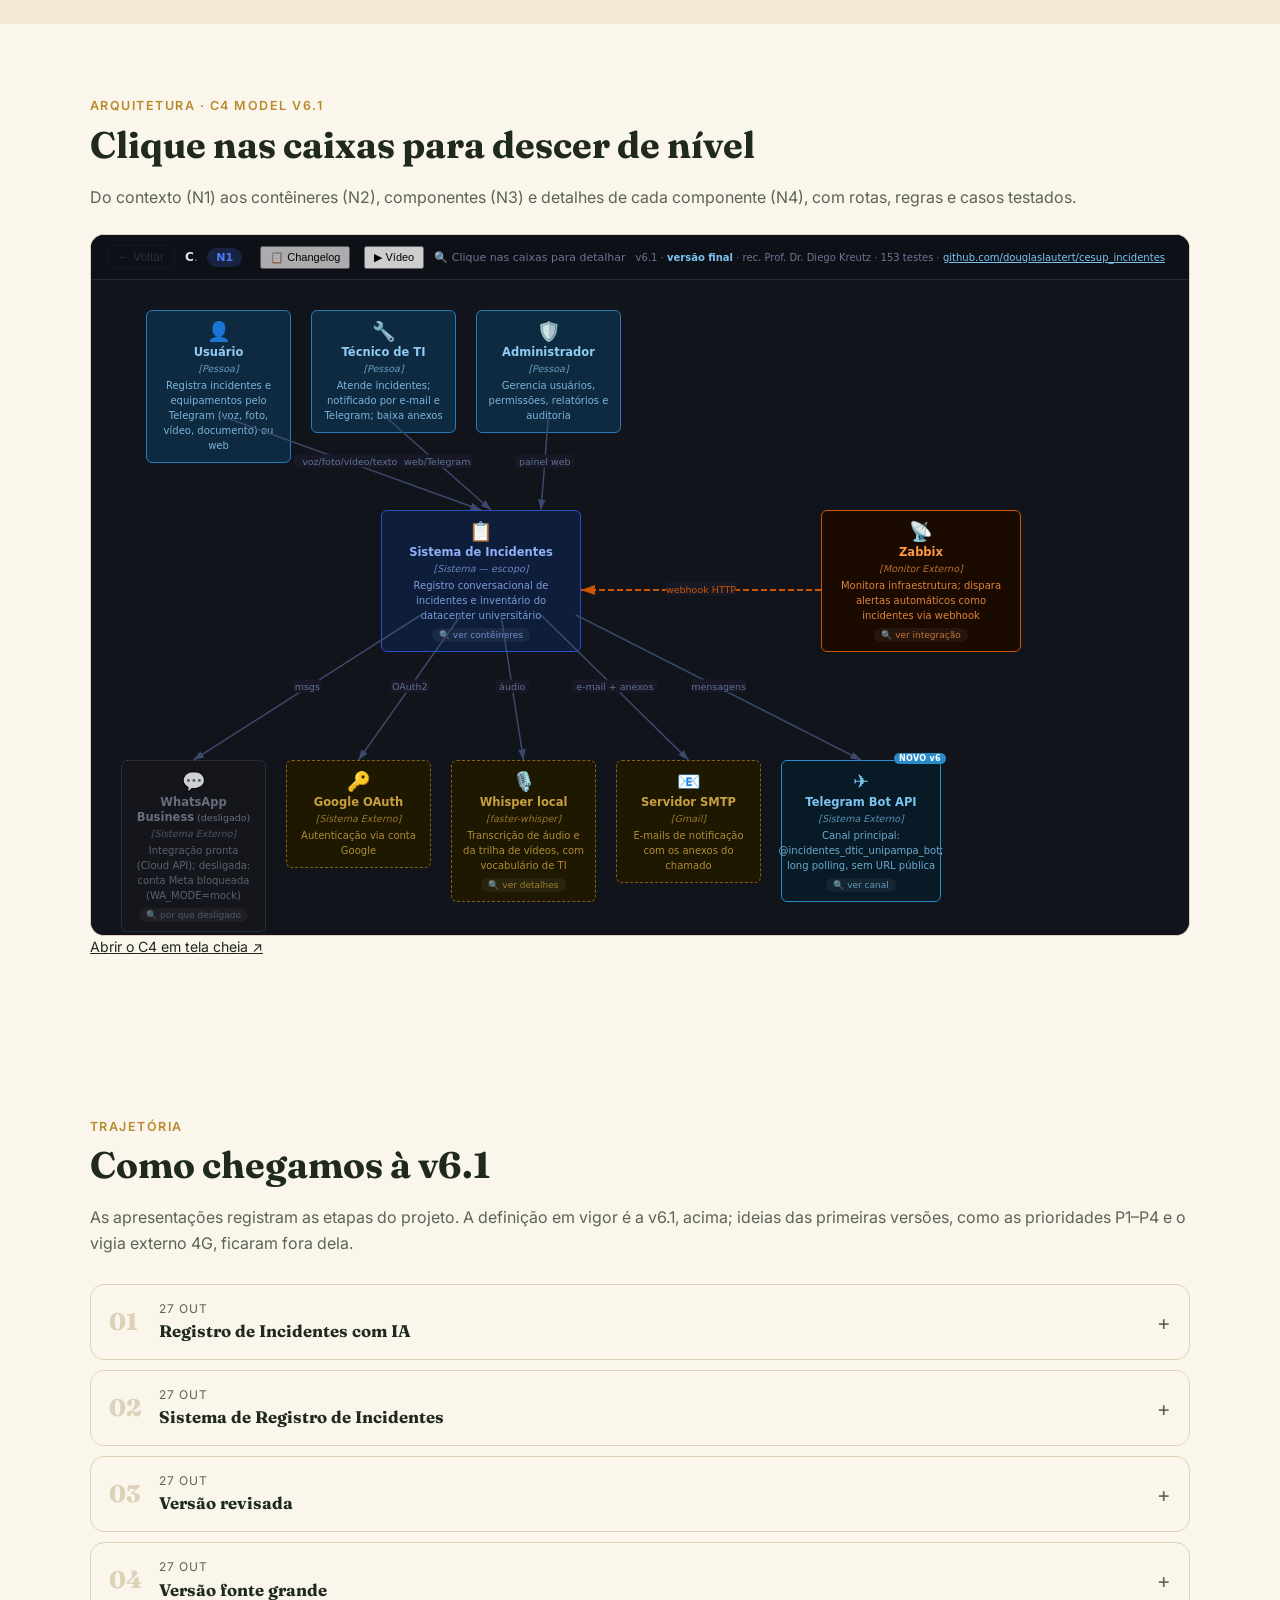
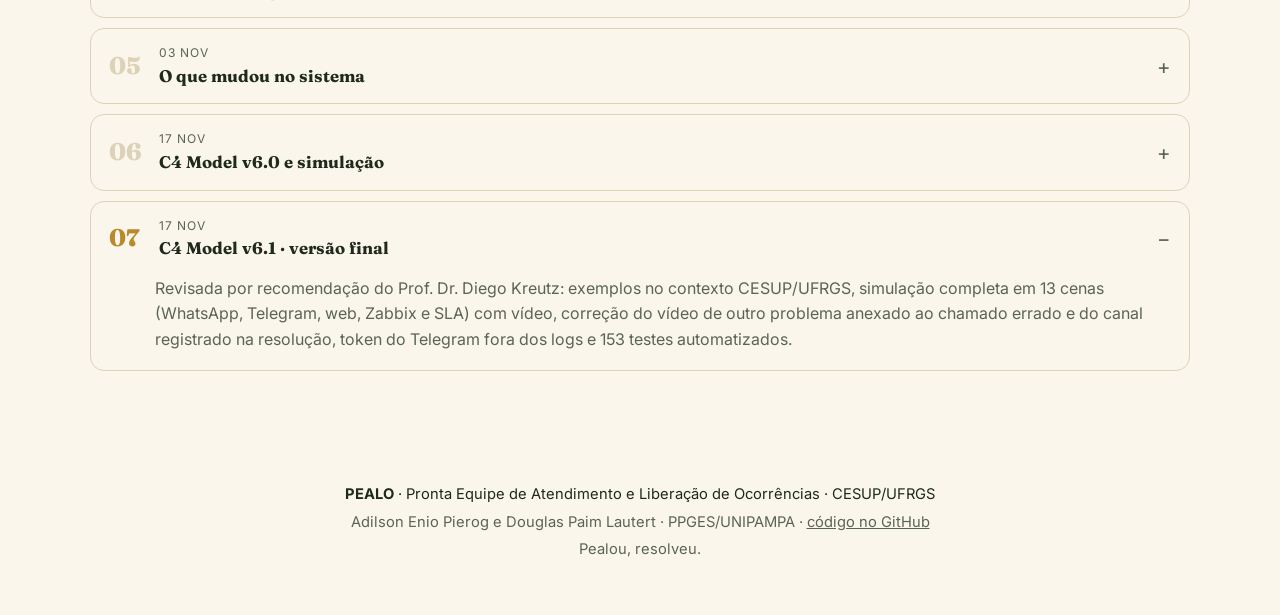
==== commit 89f7dcc7: "Ajusta descrição e capítulos da simulação ao vídeo narrado Capítulos com horário, clicáveis para pul" ====
--- a/index.html
+++ b/index.html
@@ -97,26 +97,48 @@
   <!-- SIMULAÇÃO -->
   <section id="simulacao" class="band dark">
     <div class="wrap section">
-      <p class="eyebrow">Simulação de ponta a ponta · 6 min 35 s</p>
-      <h2>Um dia de incidentes, do relato à resolução</h2>
-      <p>API e bot rodando com o código real em ambiente isolado. Usuários fictícios relatam pelo WhatsApp e pelo Telegram, o técnico atende pelo painel, o Zabbix dispara um alerta e o SLA estoura.</p>
+      <p class="eyebrow">Simulação de ponta a ponta · 6 min 34 s</p>
+      <h2>Do recado perdido ao chamado resolvido</h2>
+      <p>Um fim de semana sem registro mostra o problema. Depois, treze cenas com a API e o bot rodando o código real em ambiente isolado: usuários fictícios relatam pelo WhatsApp e pelo Telegram, o técnico atende pelo painel e pelo chat, o Zabbix abre e fecha um chamado sozinho e o SLA estoura. Narrado, com legendas.</p>
       <div class="video">
-        <video controls preload="none" poster="assets/simulacao-poster.jpg">
+        <video id="simulacao-video" controls preload="none" poster="assets/simulacao-poster.jpg">
           <source src="assets/simulacao.mp4" type="video/mp4">
           <track kind="captions" src="assets/simulacao.vtt" srclang="pt-BR" label="Português">
           Seu navegador não reproduz vídeo. <a href="assets/simulacao.mp4">Baixe o arquivo</a>.
         </video>
       </div>
       <ol class="chapters">
-        <li>Chamado aberto por texto, com foto enviada depois</li>
-        <li>Áudio vira chamado ALTA e um PDF é anexado</li>
-        <li>Consulta e cobrança pelo bot</li>
-        <li>Cadastro de equipamento por palavras-chave</li>
-        <li>Vinculação da conta no Telegram</li>
-        <li>Arquivo antes do relato e vídeo com fala</li>
-        <li>Técnico assume pela web e resolve pelo Telegram</li>
-        <li>Alerta do Zabbix e SLA estourado</li>
+        <li><a href="#simulacao" data-t="0"><time>0:00</time>O problema: um fim de semana sem registro</a></li>
+        <li><a href="#simulacao" data-t="60"><time>1:00</time>A proposta: um só lugar para os incidentes</a></li>
+        <li><a href="#simulacao" data-t="124"><time>2:04</time>1 · Número não cadastrado é recusado</a></li>
+        <li><a href="#simulacao" data-t="134"><time>2:14</time>2 · Chamado por texto, com foto anexada</a></li>
+        <li><a href="#simulacao" data-t="157"><time>2:37</time>3 · Áudio vira chamado ALTA e PDF é anexado</a></li>
+        <li><a href="#simulacao" data-t="179"><time>2:59</time>4 · Consulta e cobrança pelo bot</a></li>
+        <li><a href="#simulacao" data-t="194"><time>3:14</time>5 · Cadastro de equipamento por palavras-chave</a></li>
+        <li><a href="#simulacao" data-t="218"><time>3:38</time>6 · Limites: figurinha e permissão de resolver</a></li>
+        <li><a href="#simulacao" data-t="230"><time>3:50</time>7 · Vinculação da conta no Telegram</a></li>
+        <li><a href="#simulacao" data-t="255"><time>4:15</time>8 · Planilha antes do relato e vídeo de outro problema</a></li>
+        <li><a href="#simulacao" data-t="292"><time>4:52</time>9 · Técnico vincula o Telegram</a></li>
+        <li><a href="#simulacao" data-t="316"><time>5:16</time>10 · Assume pela web e resolve pelo Telegram</a></li>
+        <li><a href="#simulacao" data-t="331"><time>5:31</time>11 · Resolve pelo WhatsApp</a></li>
+        <li><a href="#simulacao" data-t="344"><time>5:44</time>12 · Zabbix abre e fecha o chamado sozinho</a></li>
+        <li><a href="#simulacao" data-t="362"><time>6:02</time>13 · SLA vencido escala para a coordenação</a></li>
+        <li><a href="#simulacao" data-t="376"><time>6:16</time>Resultado</a></li>
       </ol>
+      <script>
+        document.querySelectorAll('.chapters a[data-t]').forEach(function (a) {
+          a.addEventListener('click', function (e) {
+            var v = document.getElementById('simulacao-video');
+            if (!v) return;
+            e.preventDefault();
+            var t = Number(a.dataset.t);
+            var seek = function () { v.currentTime = t; v.play(); };
+            if (v.readyState >= 1) seek();
+            else { v.addEventListener('loadedmetadata', seek, { once: true }); v.load(); }
+            v.scrollIntoView({ behavior: 'smooth', block: 'center' });
+          });
+        });
+      </script>
     </div>
   </section>
 
--- a/assets/style.css
+++ b/assets/style.css
@@ -201,8 +201,11 @@
 
 .video { margin-top: 24px; border-radius: 14px; overflow: hidden; border: 1px solid #3a4a34; background: #000; max-width: 100%; }
 .video video { width: 100%; max-width: 100%; height: auto; aspect-ratio: 16 / 9; object-fit: contain; display: block; }
-.chapters { margin: 20px 0 0; padding-left: 1.3em; columns: 2 260px; column-gap: 32px; font-size: .95rem; opacity: .85; }
+.chapters { margin: 20px 0 0; padding: 0; list-style: none; columns: 2 260px; column-gap: 32px; font-size: .95rem; opacity: .85; }
 .chapters li { margin-bottom: 6px; break-inside: avoid; }
+.chapters a { color: inherit; text-decoration: none; display: flex; gap: 10px; }
+.chapters a:hover { text-decoration: underline; }
+.chapters time { font-family: ui-monospace, Consolas, monospace; font-variant-numeric: tabular-nums; min-width: 2.6em; opacity: .7; }
 
 .states { list-style: none; padding: 0; margin: 28px 0 0; display: grid; grid-template-columns: repeat(3, 1fr); gap: 14px; position: relative; }
 .states li { padding: 20px; border-radius: 14px; border: 1px solid var(--line); background: var(--surface); position: relative; }
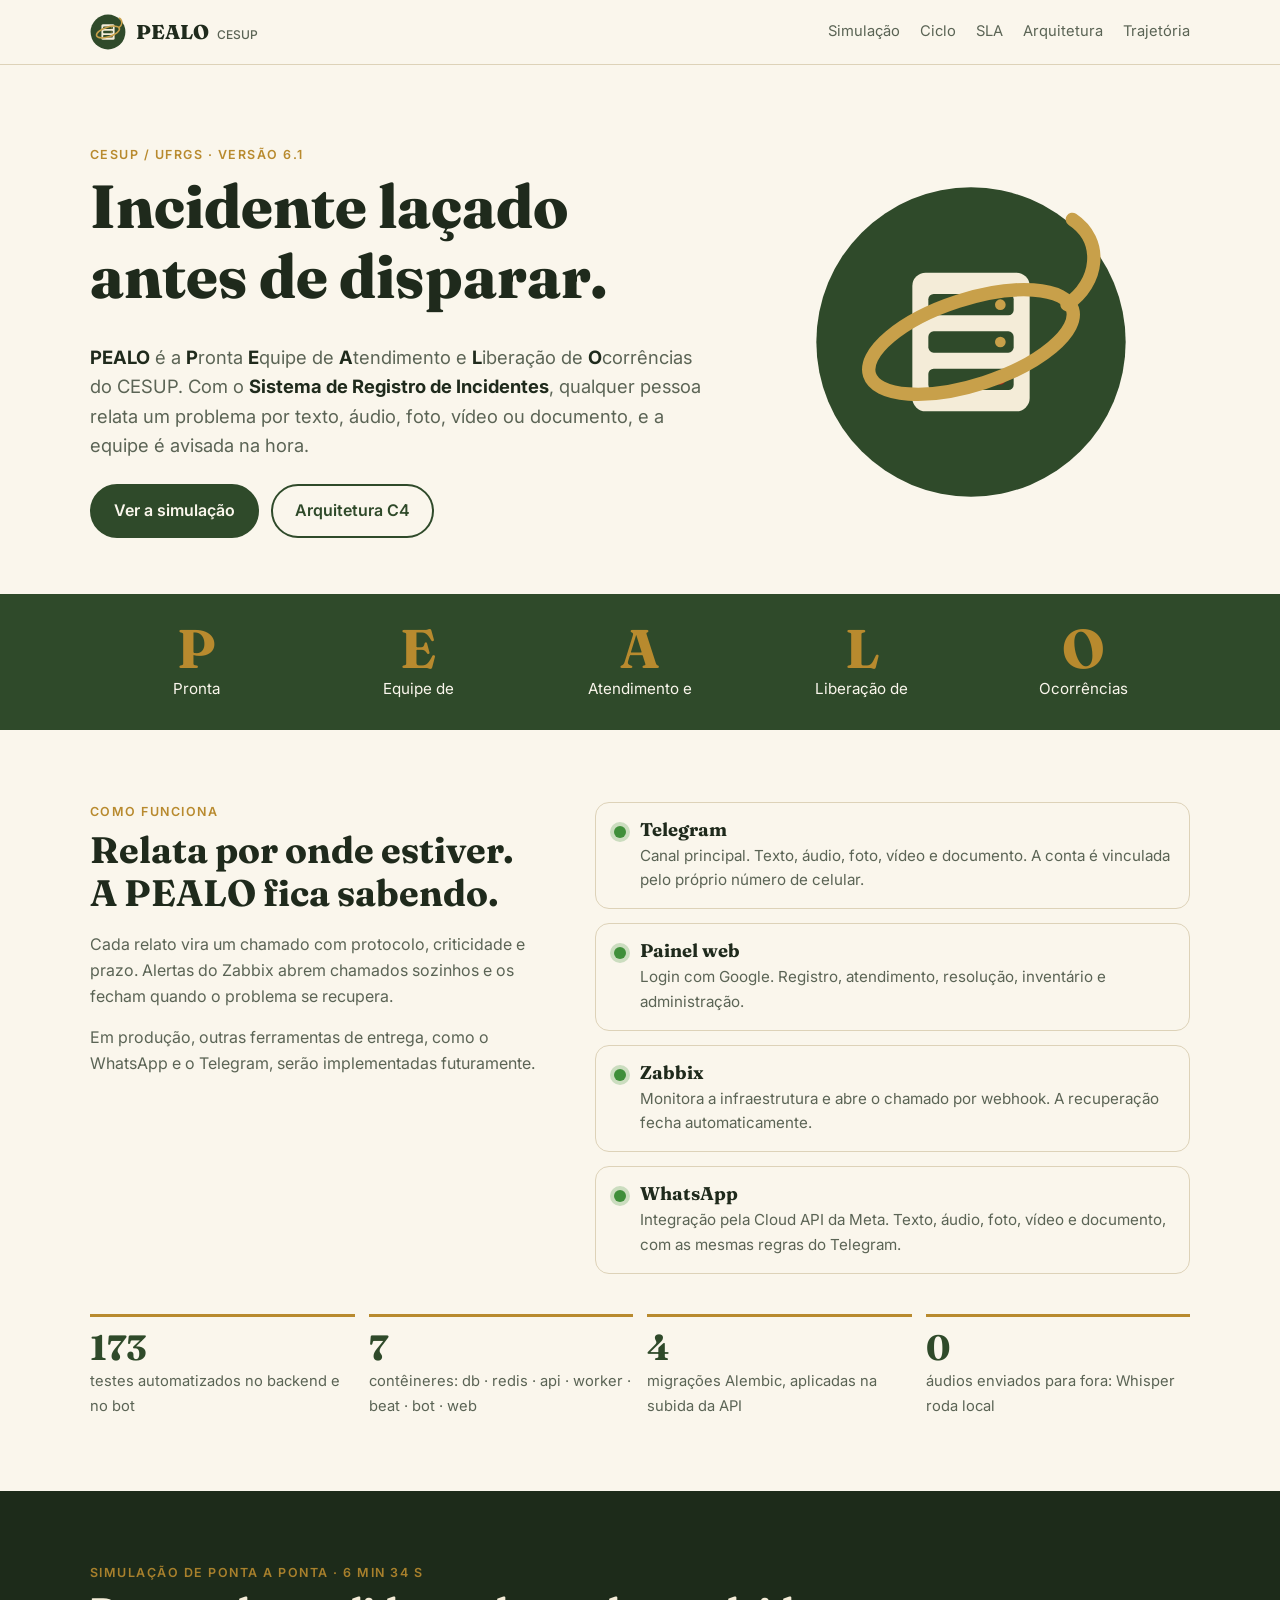
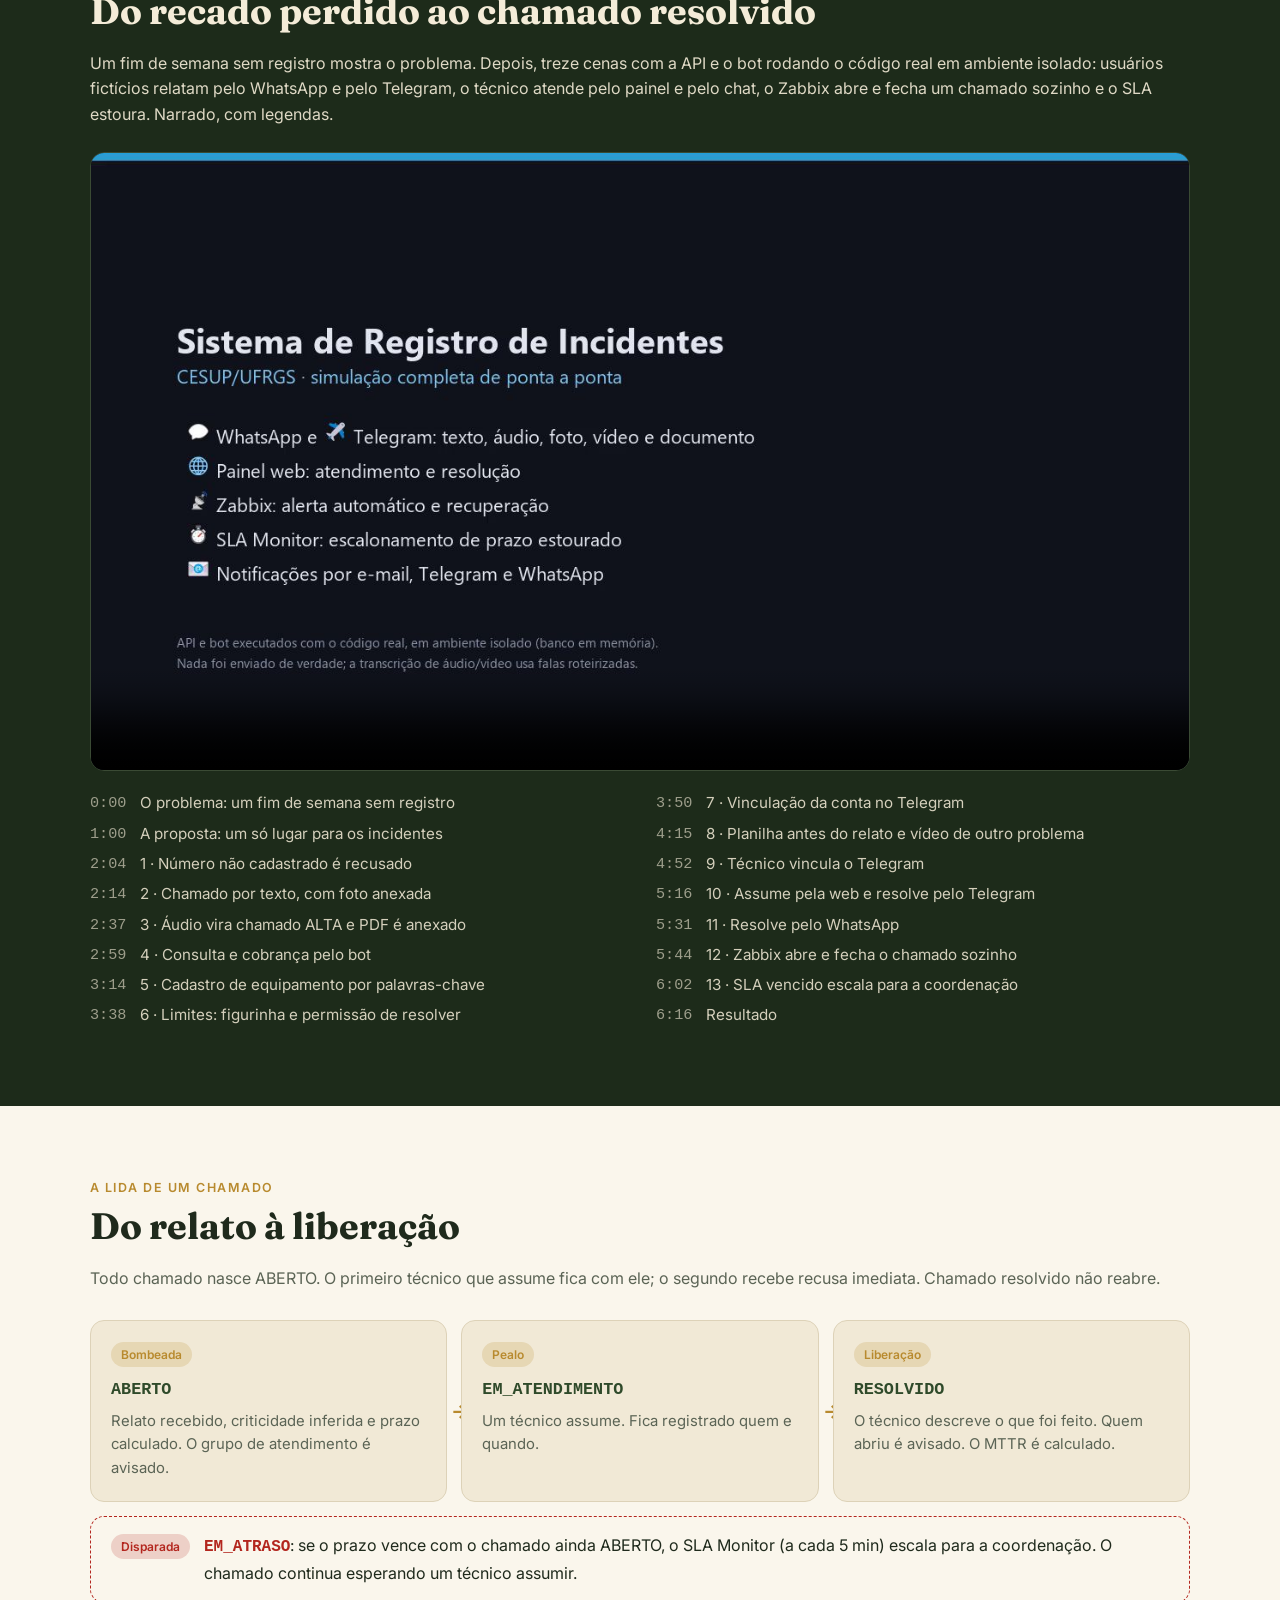
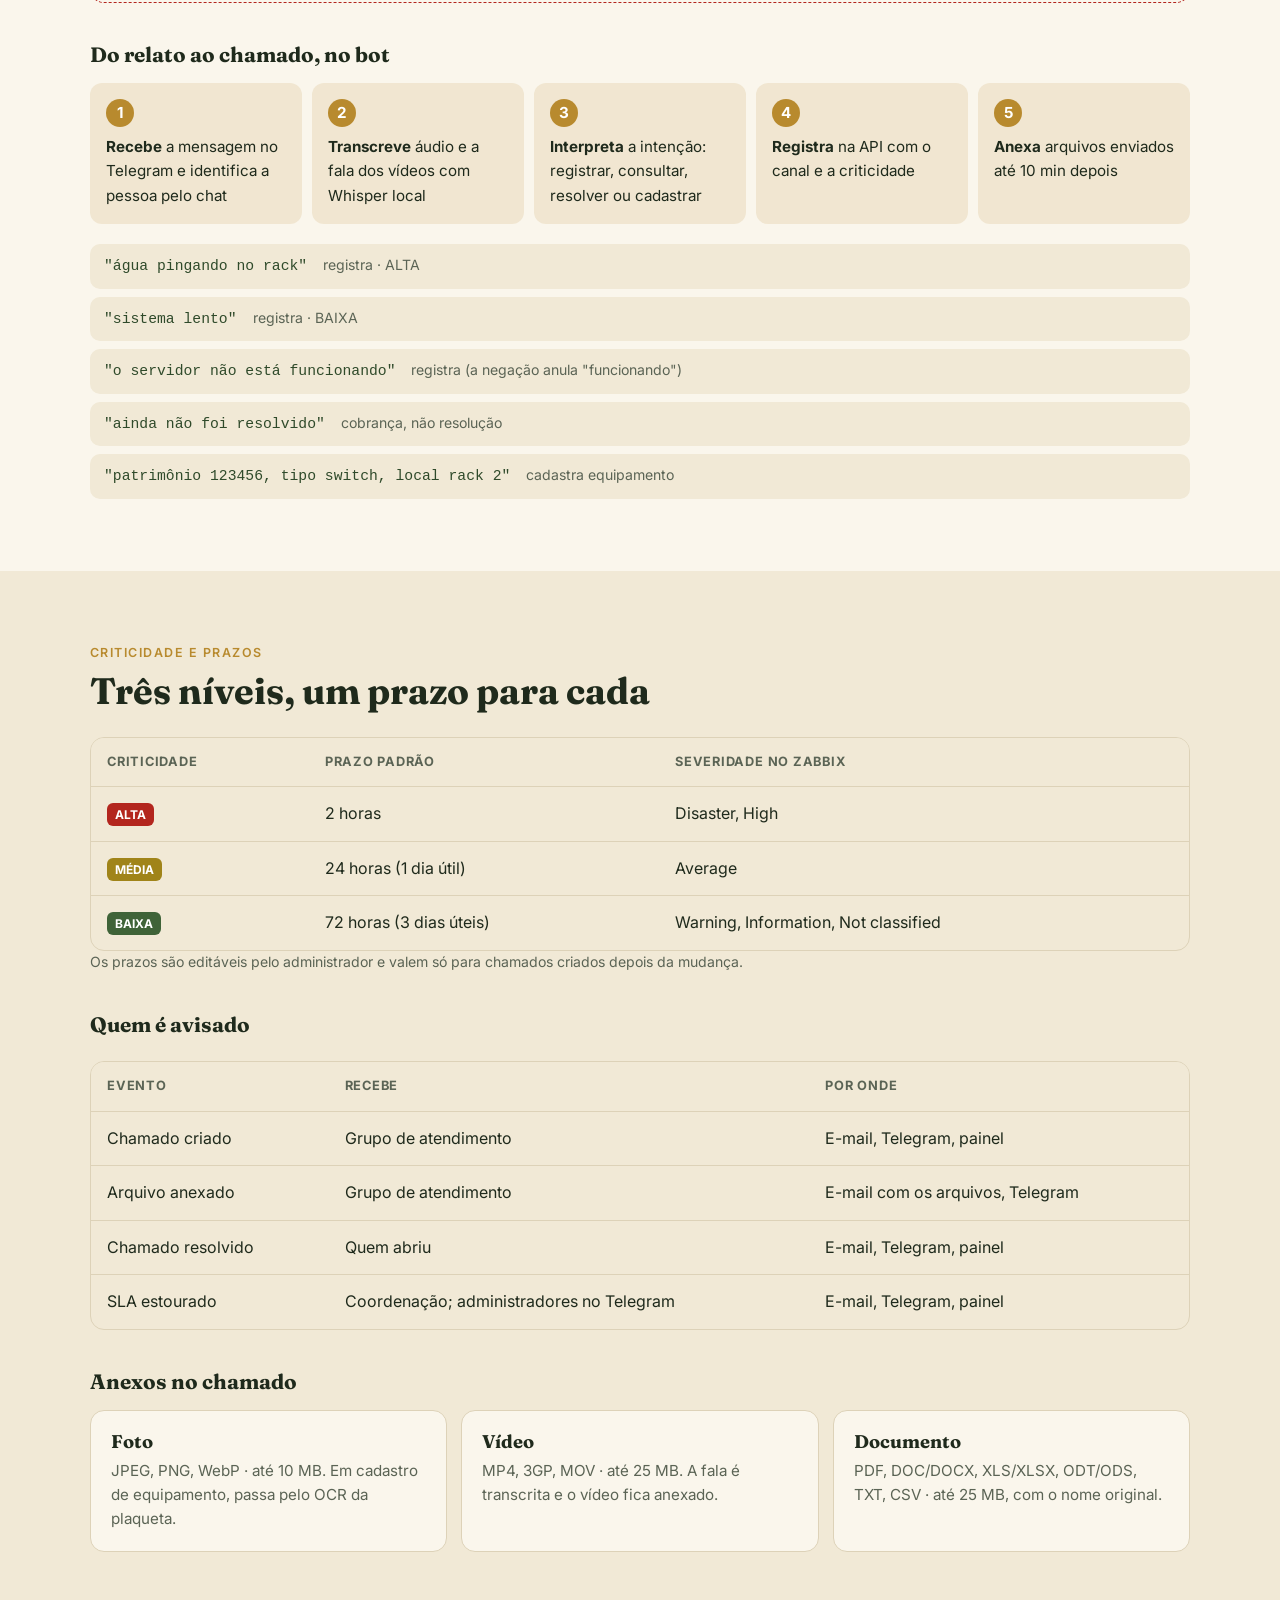
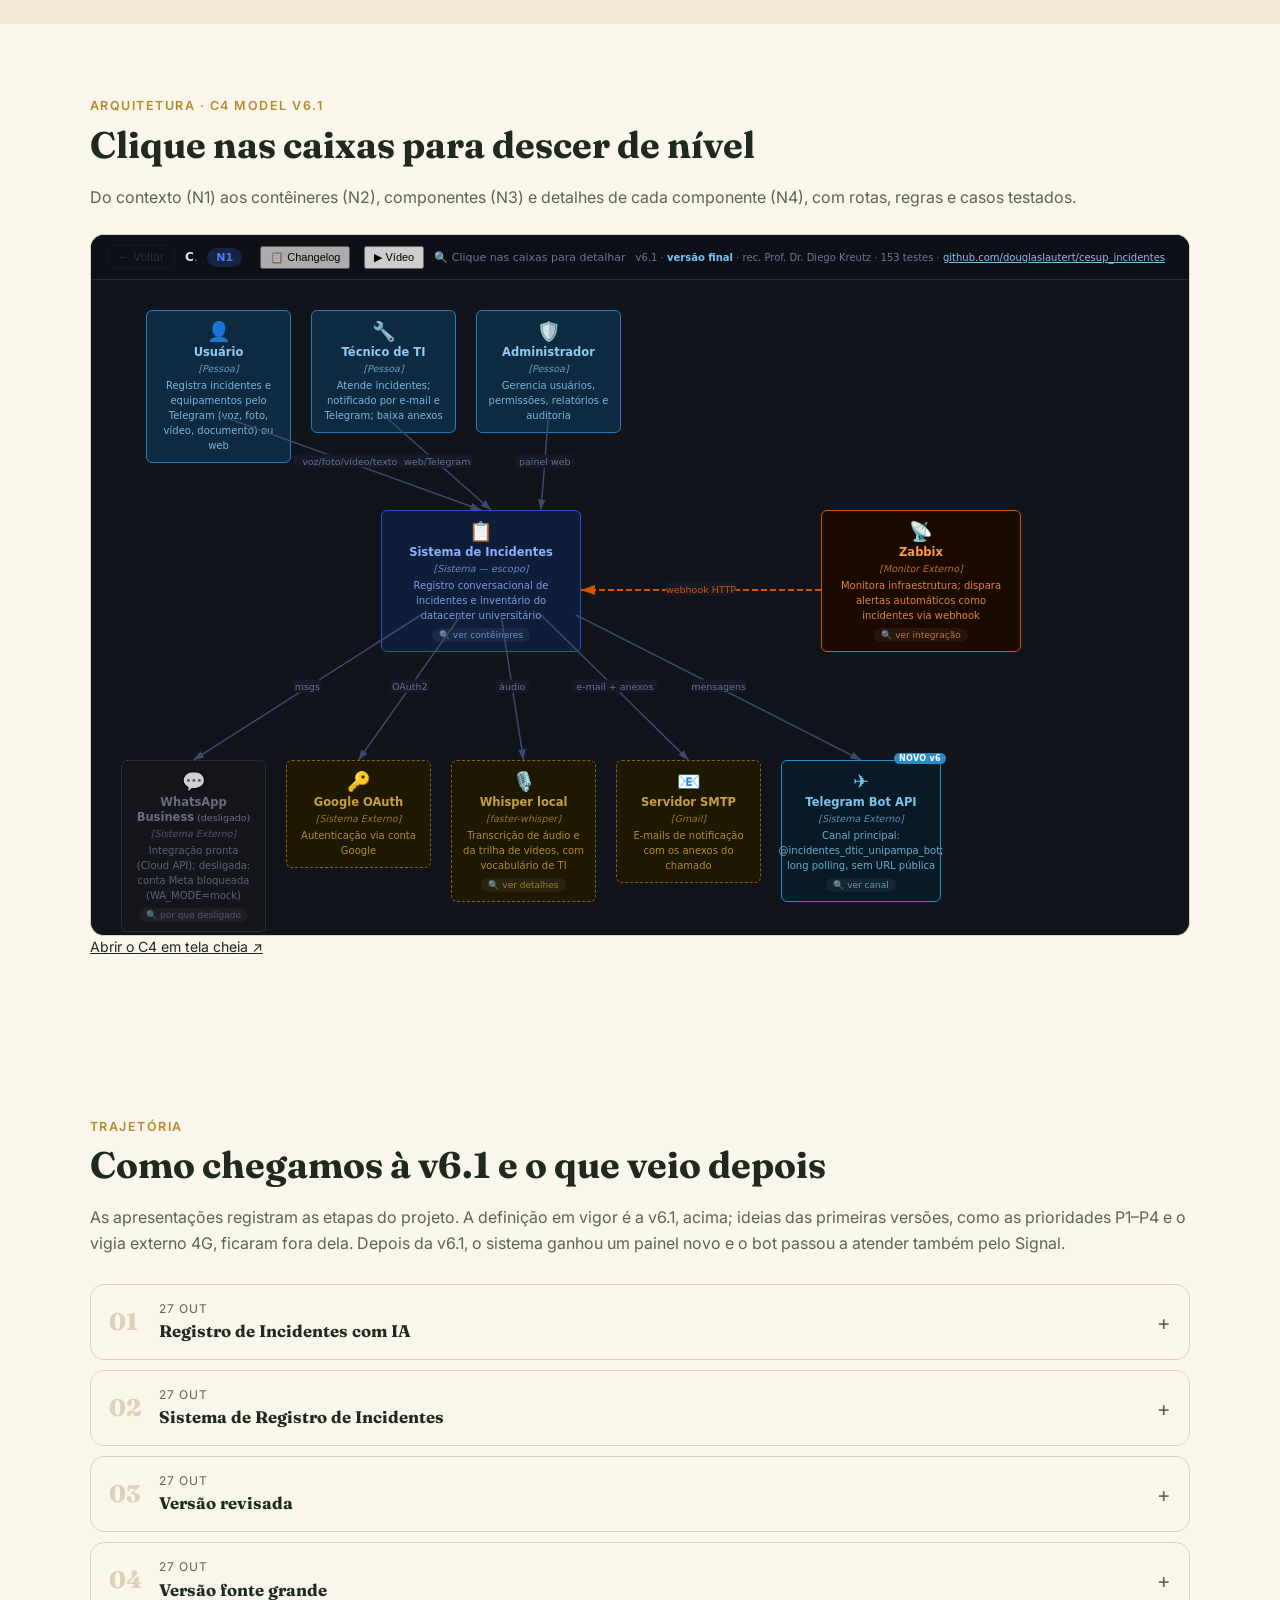
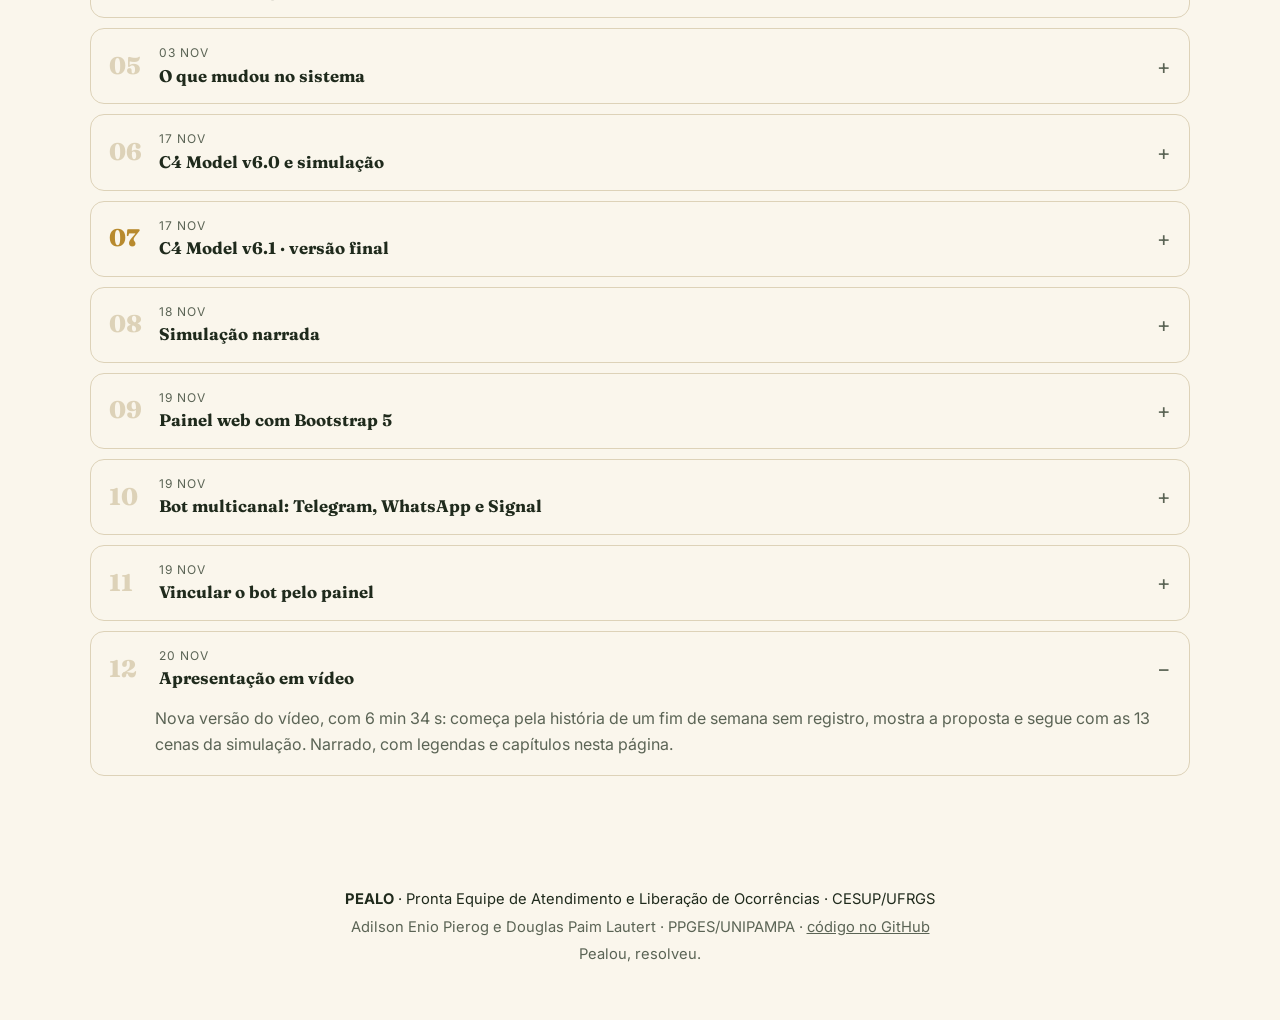
==== commit 26582b0f: "Trajetória: etapas de 18 a 20 nov e 173 testes Simulação narrada, painel com Bootstrap 5, bot multic" ====
--- a/index.html
+++ b/index.html
@@ -87,7 +87,7 @@
       </div>
     </div>
     <div class="stats">
-      <div><b>153</b><span>testes automatizados no backend e no bot</span></div>
+      <div><b>173</b><span>testes automatizados no backend e no bot</span></div>
       <div><b>7</b><span>contêineres: db · redis · api · worker · beat · bot · web</span></div>
       <div><b>4</b><span>migrações Alembic, aplicadas na subida da API</span></div>
       <div><b>0</b><span>áudios enviados para fora: Whisper roda local</span></div>
@@ -227,8 +227,8 @@
   <!-- TRAJETÓRIA -->
   <section id="trajetoria" class="wrap section">
     <p class="eyebrow">Trajetória</p>
-    <h2>Como chegamos à v6.1</h2>
-    <p class="muted">As apresentações registram as etapas do projeto. A definição em vigor é a v6.1, acima; ideias das primeiras versões, como as prioridades P1–P4 e o vigia externo 4G, ficaram fora dela.</p>
+    <h2>Como chegamos à v6.1 e o que veio depois</h2>
+    <p class="muted">As apresentações registram as etapas do projeto. A definição em vigor é a v6.1, acima; ideias das primeiras versões, como as prioridades P1–P4 e o vigia externo 4G, ficaram fora dela. Depois da v6.1, o sistema ganhou um painel novo e o bot passou a atender também pelo Signal.</p>
 
     <div class="history">
       <details>
@@ -255,9 +255,29 @@
         <summary><span class="h-n">06</span><span class="h-t"><time>17 nov</time><strong>C4 Model v6.0 e simulação</strong></span></summary>
         <p>Telegram como canal principal, Whisper local, anexos de foto, vídeo e documento, e-mail com os arquivos do chamado, Zabbix 7.0 abrindo e fechando chamados, CI no GitHub Actions e 151 testes automatizados.</p>
       </details>
-      <details open>
+      <details>
         <summary><span class="h-n final">07</span><span class="h-t"><time>17 nov</time><strong>C4 Model v6.1 · versão final</strong></span></summary>
         <p>Revisada por recomendação do Prof. Dr. Diego Kreutz: exemplos no contexto CESUP/UFRGS, simulação completa em 13 cenas (WhatsApp, Telegram, web, Zabbix e SLA) com vídeo, correção do vídeo de outro problema anexado ao chamado errado e do canal registrado na resolução, token do Telegram fora dos logs e 153 testes automatizados.</p>
+      </details>
+      <details>
+        <summary><span class="h-n">08</span><span class="h-t"><time>18 nov</time><strong>Simulação narrada</strong></span></summary>
+        <p>O vídeo da simulação ganha narração em português, gerada sem internet com a voz pt-BR do Windows. Cada cena dura pelo menos o tempo da sua fala.</p>
+      </details>
+      <details>
+        <summary><span class="h-n">09</span><span class="h-t"><time>19 nov</time><strong>Painel web com Bootstrap 5</strong></span></summary>
+        <p>Interface refeita para computador e celular, com tema claro e escuro. Incidentes ganham indicadores clicáveis, busca e paginação; o detalhe mostra o SLA em barra de progresso e a linha do tempo. No celular, menu recolhido, listas em cartões e nenhuma tela rolando para o lado.</p>
+      </details>
+      <details>
+        <summary><span class="h-n">10</span><span class="h-t"><time>19 nov</time><strong>Bot multicanal: Telegram, WhatsApp e Signal</strong></span></summary>
+        <p>O mesmo bot nos três canais, com menu de botões (registrar incidente, meus chamados, novo equipamento) e passos guiados. No WhatsApp, pela ponte WAHA, e no Signal, os botões viram enquete clicável. Técnicos assumem e resolvem chamados pelo chat. Telefones mascarados nos logs e 172 testes automatizados.</p>
+      </details>
+      <details>
+        <summary><span class="h-n">11</span><span class="h-t"><time>19 nov</time><strong>Vincular o bot pelo painel</strong></span></summary>
+        <p>Os QR codes para conectar os números do WhatsApp e do Signal ficam em Admin → Canais, sem terminal. Trocar o número fica registrado na auditoria, e a chave da ponte nunca chega ao navegador. 173 testes automatizados.</p>
+      </details>
+      <details open>
+        <summary><span class="h-n">12</span><span class="h-t"><time>20 nov</time><strong>Apresentação em vídeo</strong></span></summary>
+        <p>Nova versão do vídeo, com 6 min 34 s: começa pela história de um fim de semana sem registro, mostra a proposta e segue com as 13 cenas da simulação. Narrado, com legendas e capítulos nesta página.</p>
       </details>
     </div>
   </section>
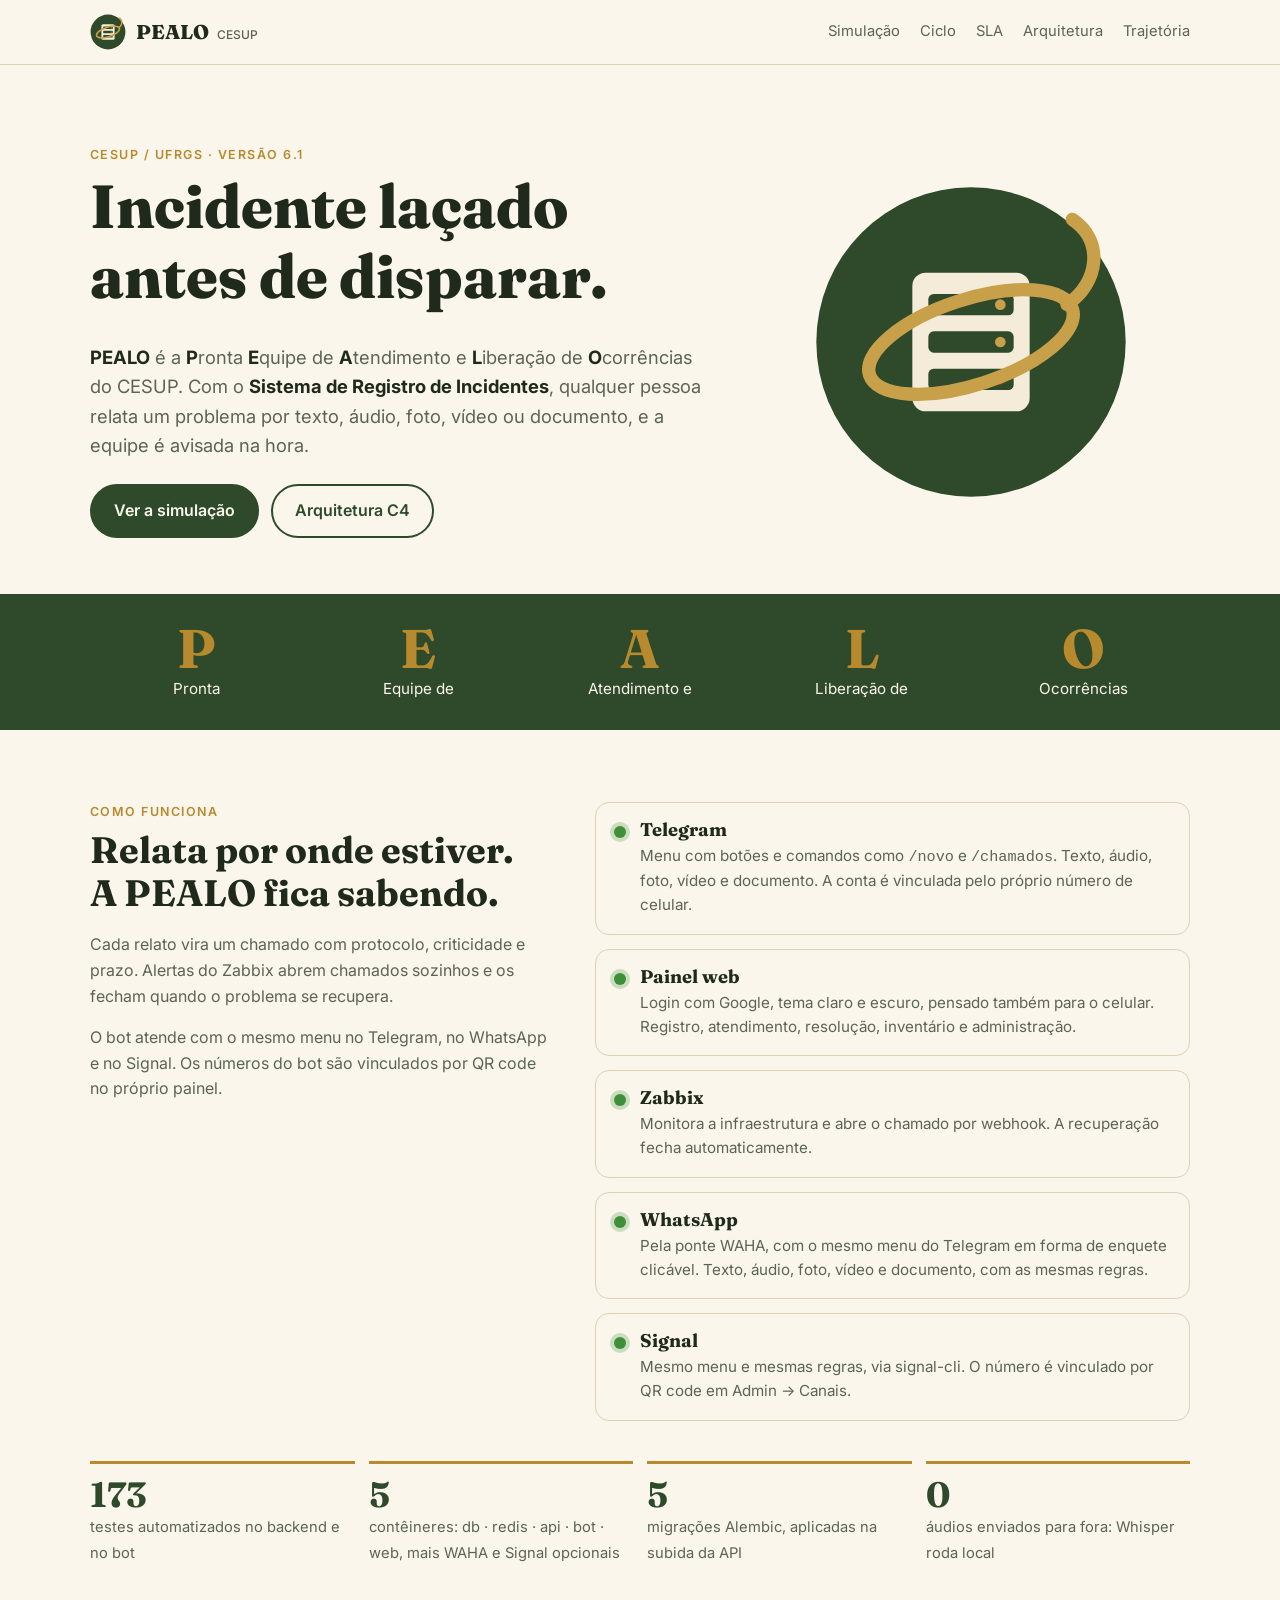
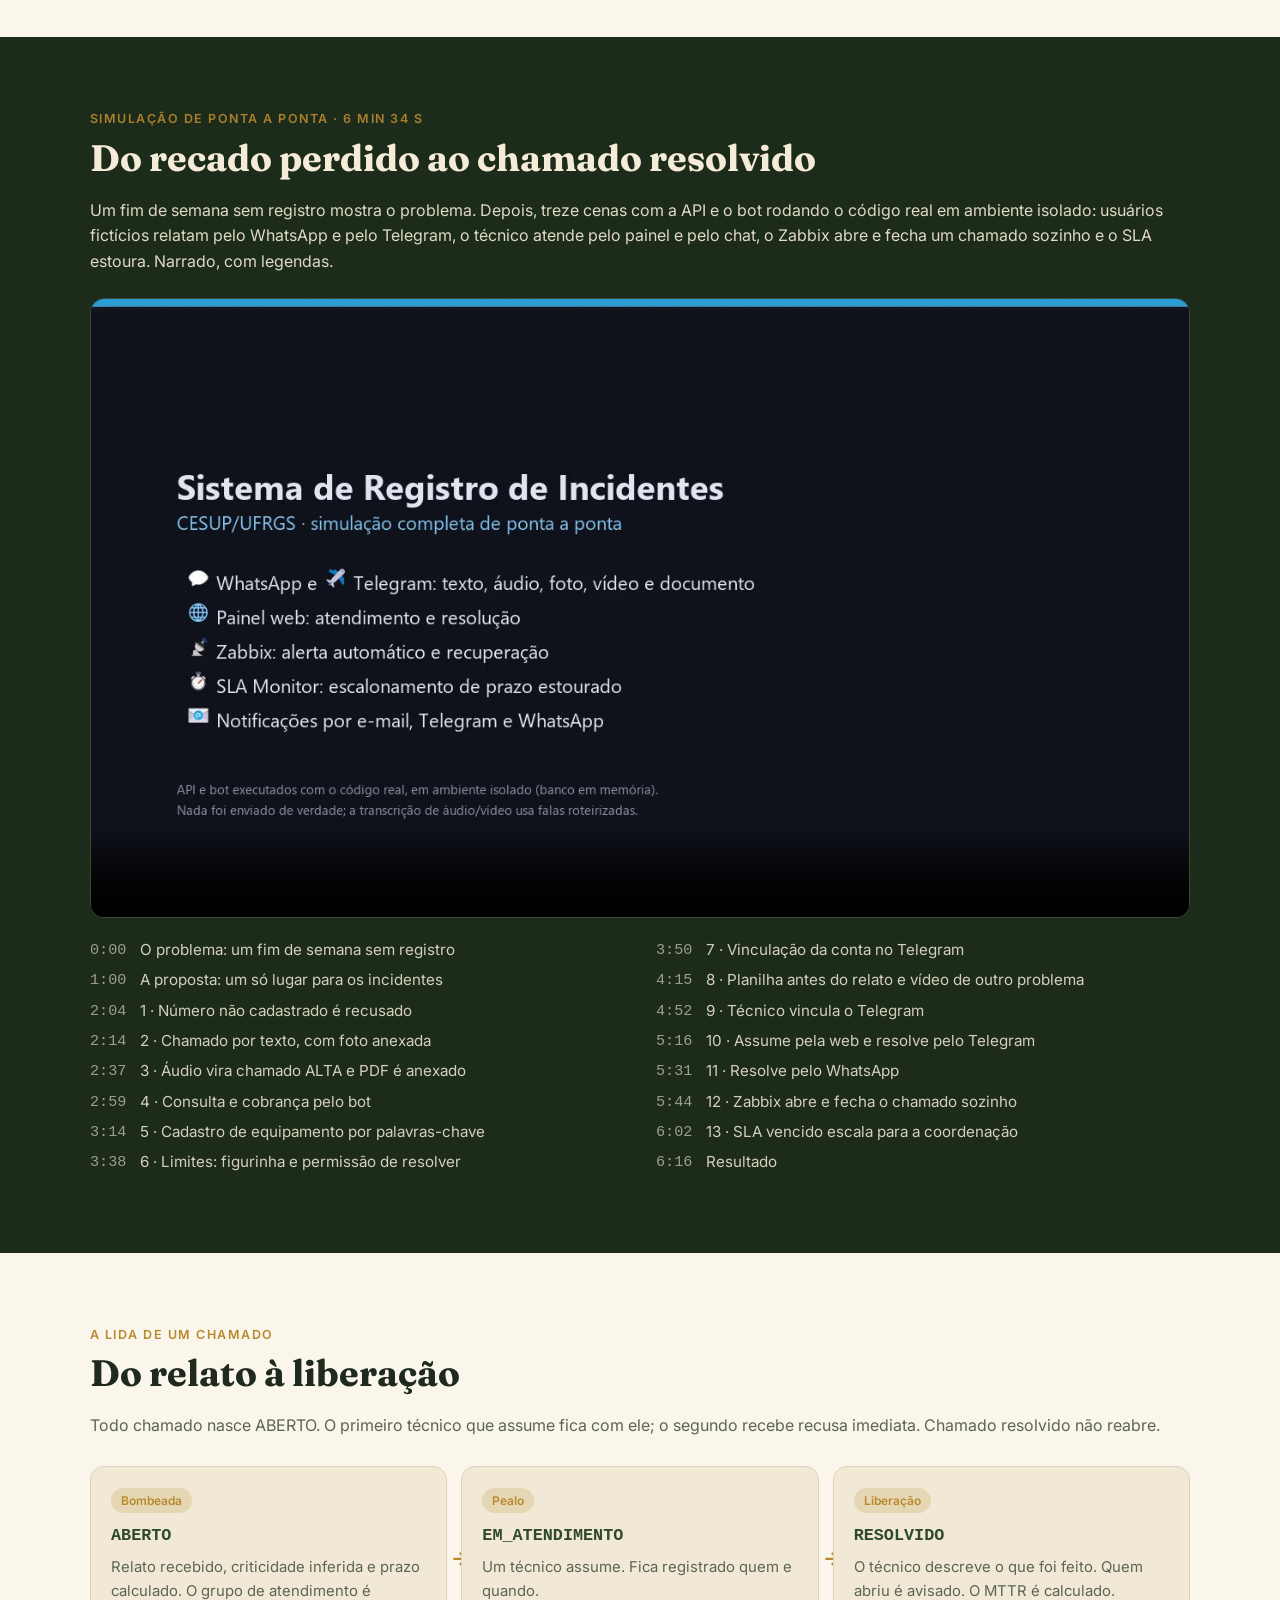
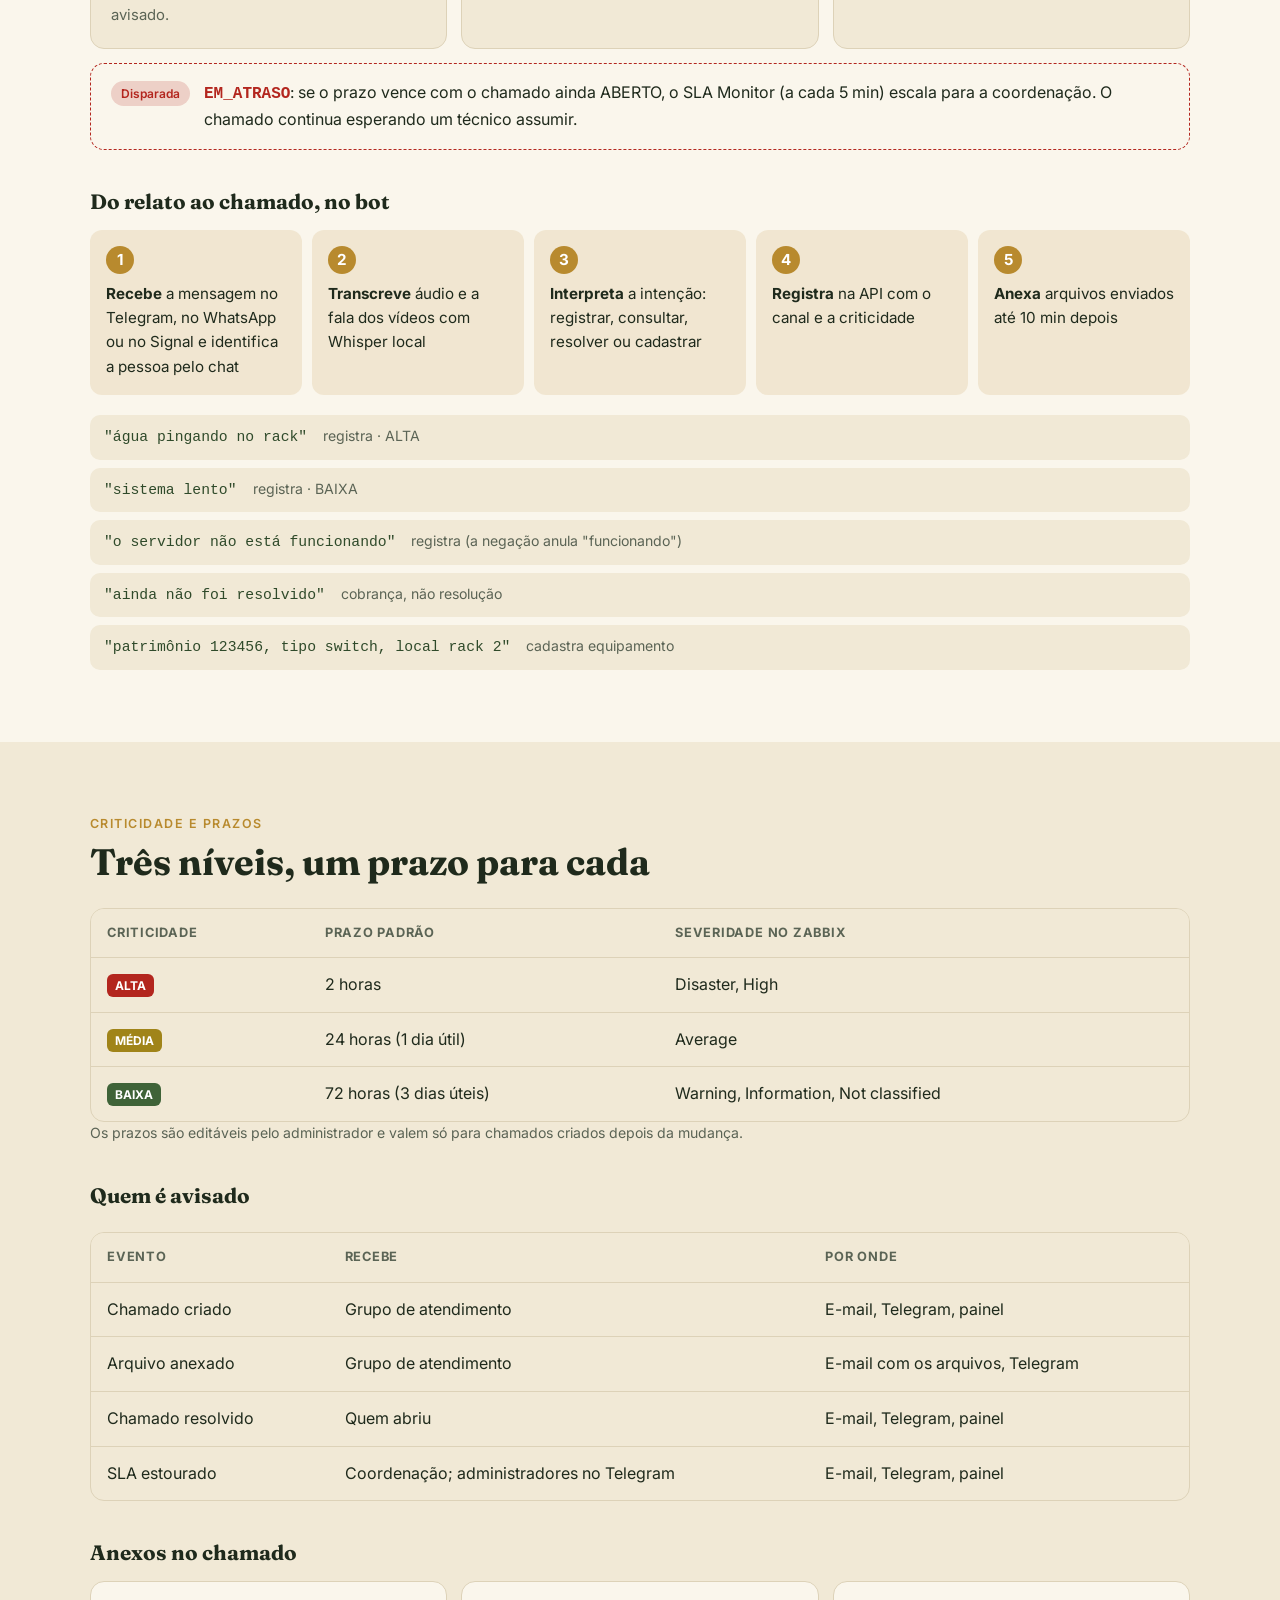
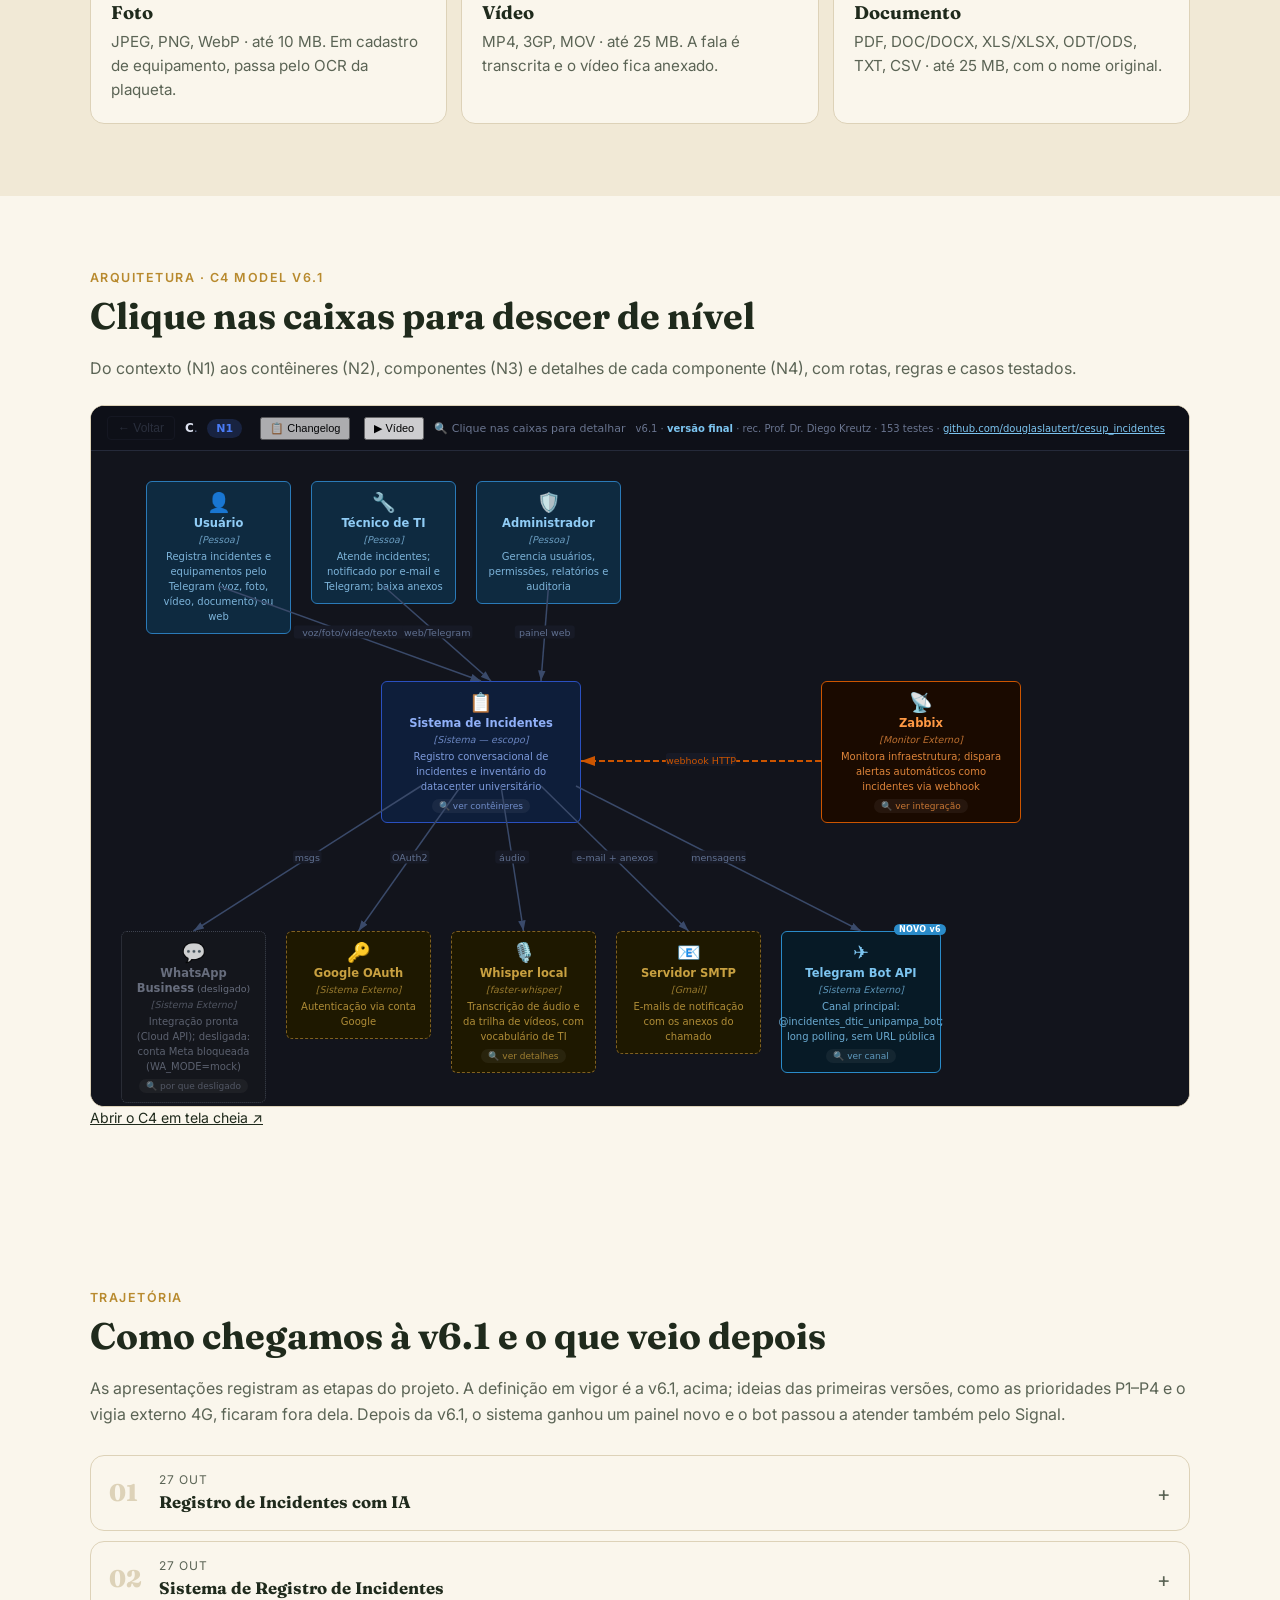
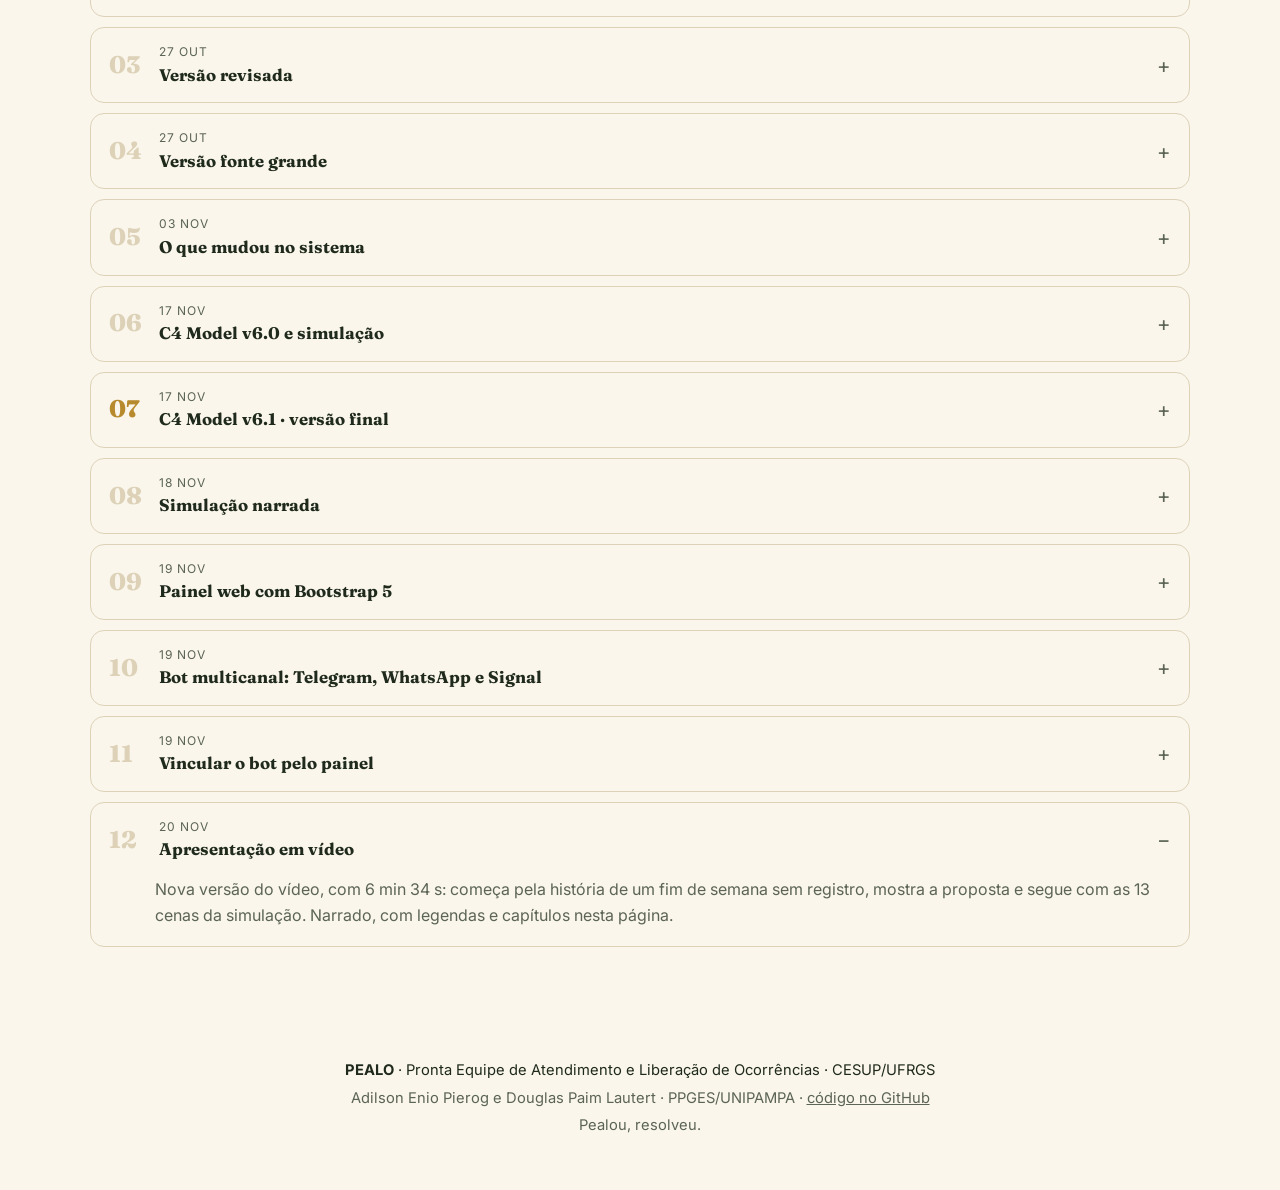
==== commit 36aa6dc3: "Canais: WhatsApp (WAHA) e Signal já atendem; números atualizados - Remove a frase de que WhatsApp e " ====
--- a/index.html
+++ b/index.html
@@ -10,7 +10,7 @@
 <meta property="og:locale" content="pt_BR">
 <meta property="og:url" content="https://pealo-cesup.github.io/">
 <meta property="og:title" content="PEALO · CESUP — Incidente laçado antes de disparar">
-<meta property="og:description" content="Sistema de Registro de Incidentes do datacenter do CESUP/UFRGS. Relato por Telegram, painel web e Zabbix, com SLA e C4 Model v6.1.">
+<meta property="og:description" content="Sistema de Registro de Incidentes do datacenter do CESUP/UFRGS. Relato por Telegram, WhatsApp, Signal, painel web e Zabbix, com SLA e C4 Model v6.1.">
 <meta property="og:image" content="https://pealo-cesup.github.io/assets/simulacao-poster.jpg">
 <meta name="twitter:card" content="summary_large_image">
 <link rel="icon" href="assets/logo.svg" type="image/svg+xml">
@@ -77,19 +77,20 @@
         <p class="eyebrow">Como funciona</p>
         <h2>Relata por onde estiver. A PEALO fica sabendo.</h2>
         <p class="muted">Cada relato vira um chamado com protocolo, criticidade e prazo. Alertas do Zabbix abrem chamados sozinhos e os fecham quando o problema se recupera.</p>
-        <p class="muted">Em produção, outras ferramentas de entrega, como o WhatsApp e o Telegram, serão implementadas futuramente.</p>
+        <p class="muted">O bot atende com o mesmo menu no Telegram, no WhatsApp e no Signal. Os números do bot são vinculados por QR code no próprio painel.</p>
       </div>
       <div class="cards">
-        <div class="channel on"><span class="dot"></span><div><h3>Telegram</h3><p>Canal principal. Texto, áudio, foto, vídeo e documento. A conta é vinculada pelo próprio número de celular.</p></div></div>
-        <div class="channel on"><span class="dot"></span><div><h3>Painel web</h3><p>Login com Google. Registro, atendimento, resolução, inventário e administração.</p></div></div>
+        <div class="channel on"><span class="dot"></span><div><h3>Telegram</h3><p>Menu com botões e comandos como <code>/novo</code> e <code>/chamados</code>. Texto, áudio, foto, vídeo e documento. A conta é vinculada pelo próprio número de celular.</p></div></div>
+        <div class="channel on"><span class="dot"></span><div><h3>Painel web</h3><p>Login com Google, tema claro e escuro, pensado também para o celular. Registro, atendimento, resolução, inventário e administração.</p></div></div>
         <div class="channel on"><span class="dot"></span><div><h3>Zabbix</h3><p>Monitora a infraestrutura e abre o chamado por webhook. A recuperação fecha automaticamente.</p></div></div>
-        <div class="channel on"><span class="dot"></span><div><h3>WhatsApp</h3><p>Integração pela Cloud API da Meta. Texto, áudio, foto, vídeo e documento, com as mesmas regras do Telegram.</p></div></div>
+        <div class="channel on"><span class="dot"></span><div><h3>WhatsApp</h3><p>Pela ponte WAHA, com o mesmo menu do Telegram em forma de enquete clicável. Texto, áudio, foto, vídeo e documento, com as mesmas regras.</p></div></div>
+        <div class="channel on"><span class="dot"></span><div><h3>Signal</h3><p>Mesmo menu e mesmas regras, via signal-cli. O número é vinculado por QR code em Admin → Canais.</p></div></div>
       </div>
     </div>
     <div class="stats">
       <div><b>173</b><span>testes automatizados no backend e no bot</span></div>
-      <div><b>7</b><span>contêineres: db · redis · api · worker · beat · bot · web</span></div>
-      <div><b>4</b><span>migrações Alembic, aplicadas na subida da API</span></div>
+      <div><b>5</b><span>contêineres: db · redis · api · bot · web, mais WAHA e Signal opcionais</span></div>
+      <div><b>5</b><span>migrações Alembic, aplicadas na subida da API</span></div>
       <div><b>0</b><span>áudios enviados para fora: Whisper roda local</span></div>
     </div>
   </section>
@@ -159,7 +160,7 @@
 
     <h3 class="sub">Do relato ao chamado, no bot</h3>
     <ol class="flow">
-      <li><b>Recebe</b> a mensagem no Telegram e identifica a pessoa pelo chat</li>
+      <li><b>Recebe</b> a mensagem no Telegram, no WhatsApp ou no Signal e identifica a pessoa pelo chat</li>
       <li><b>Transcreve</b> áudio e a fala dos vídeos com Whisper local</li>
       <li><b>Interpreta</b> a intenção: registrar, consultar, resolver ou cadastrar</li>
       <li><b>Registra</b> na API com o canal e a criticidade</li>
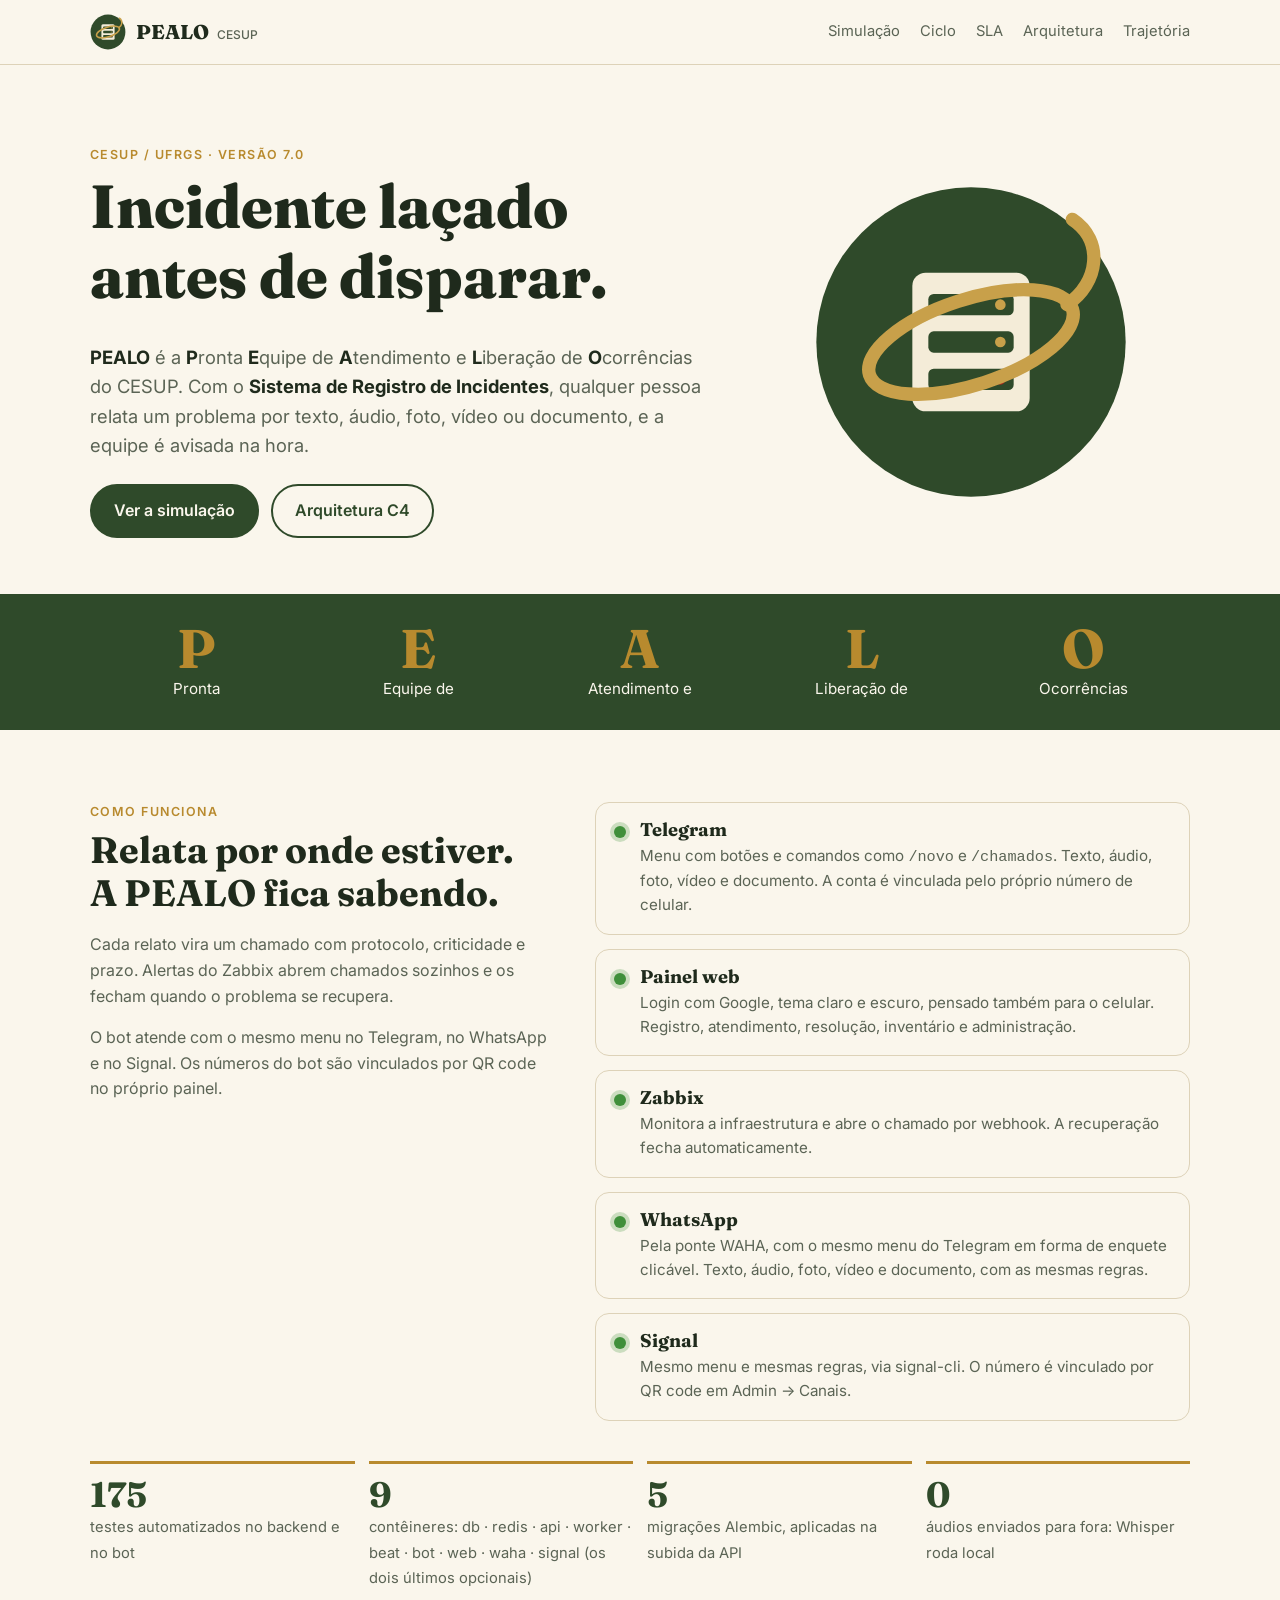
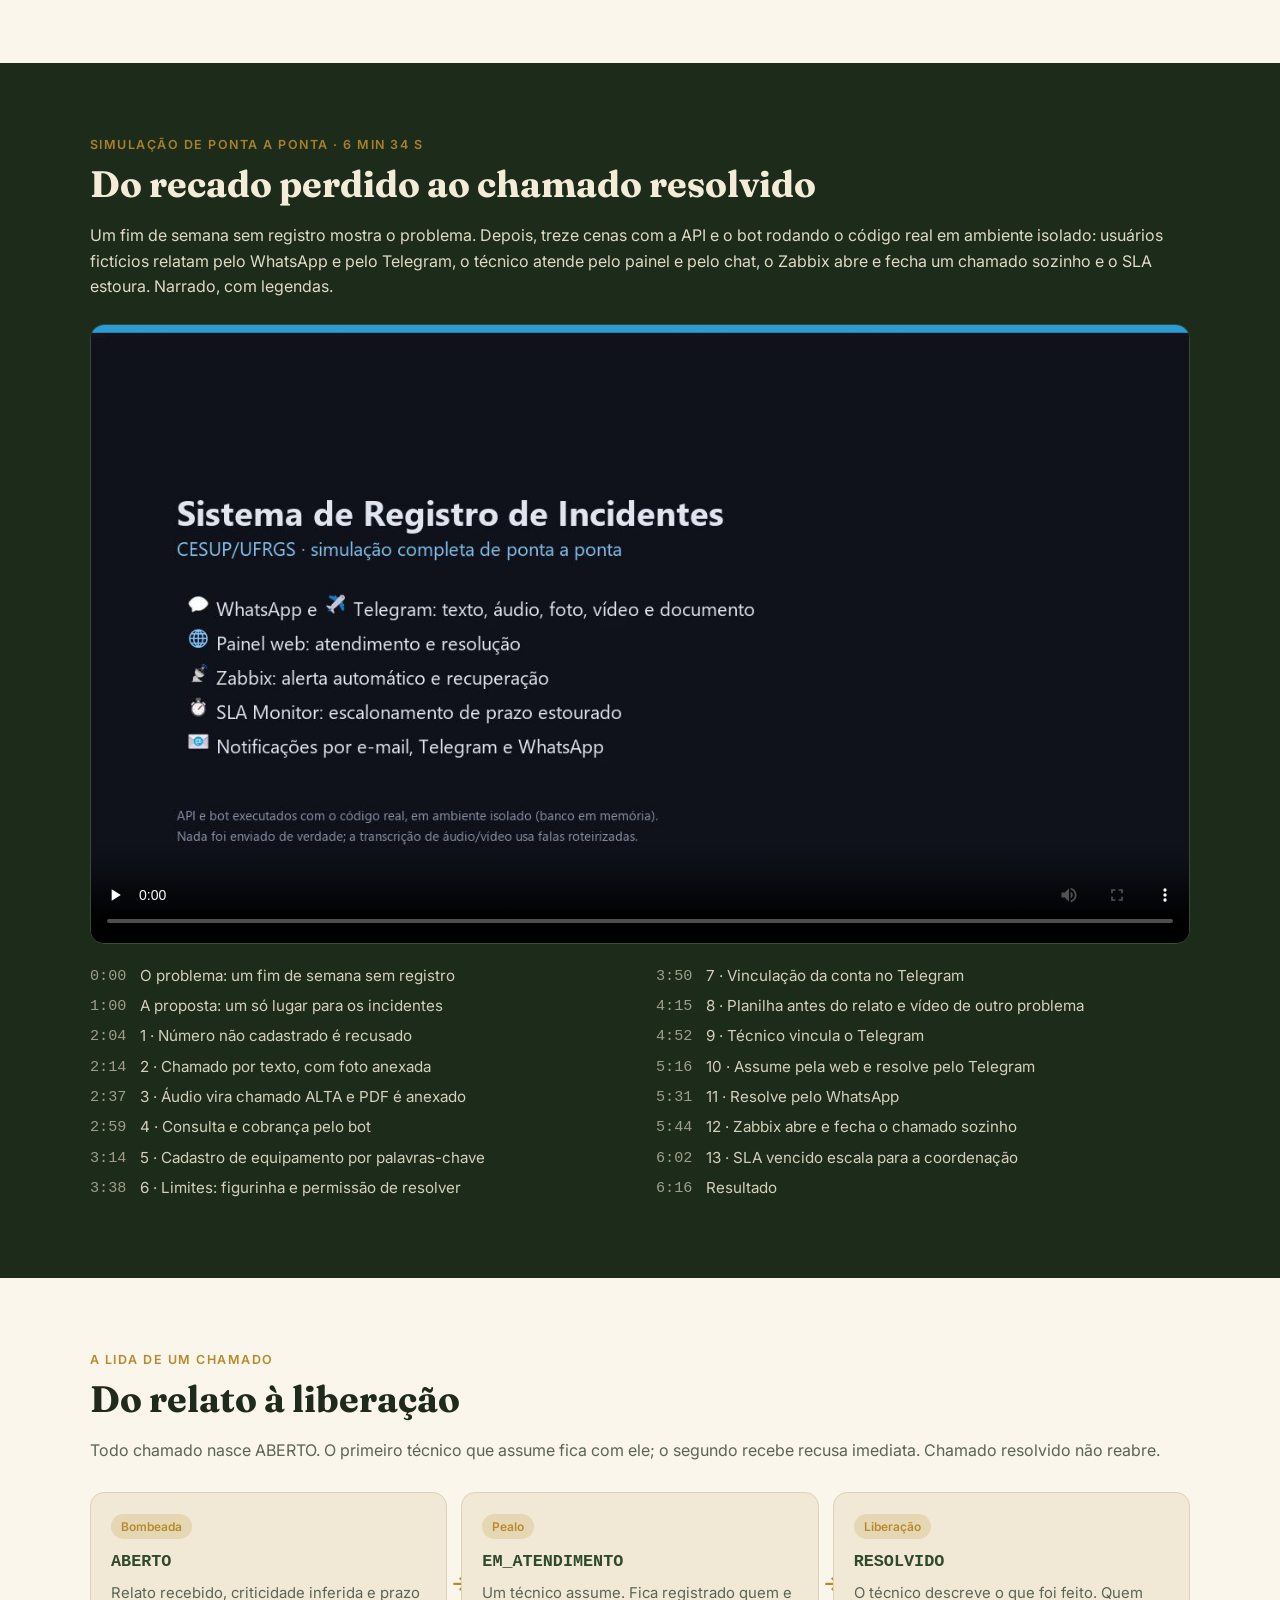
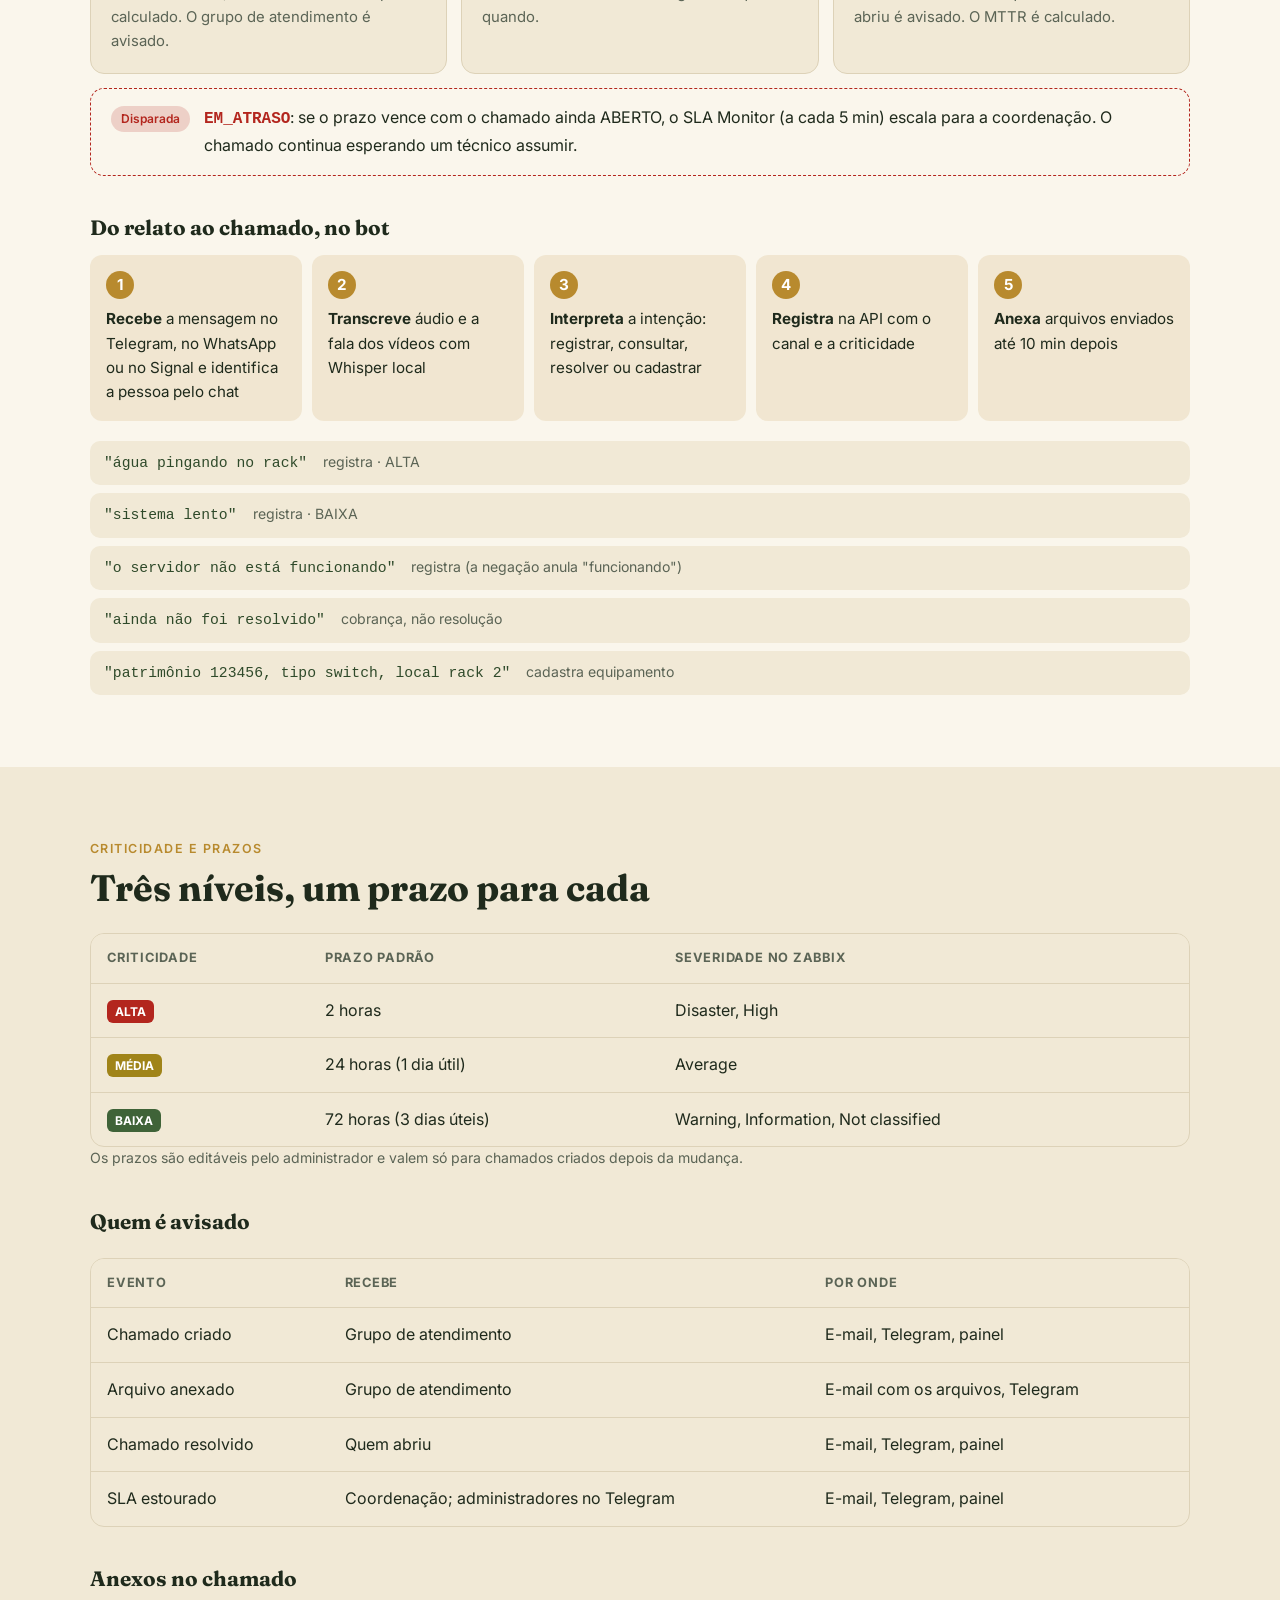
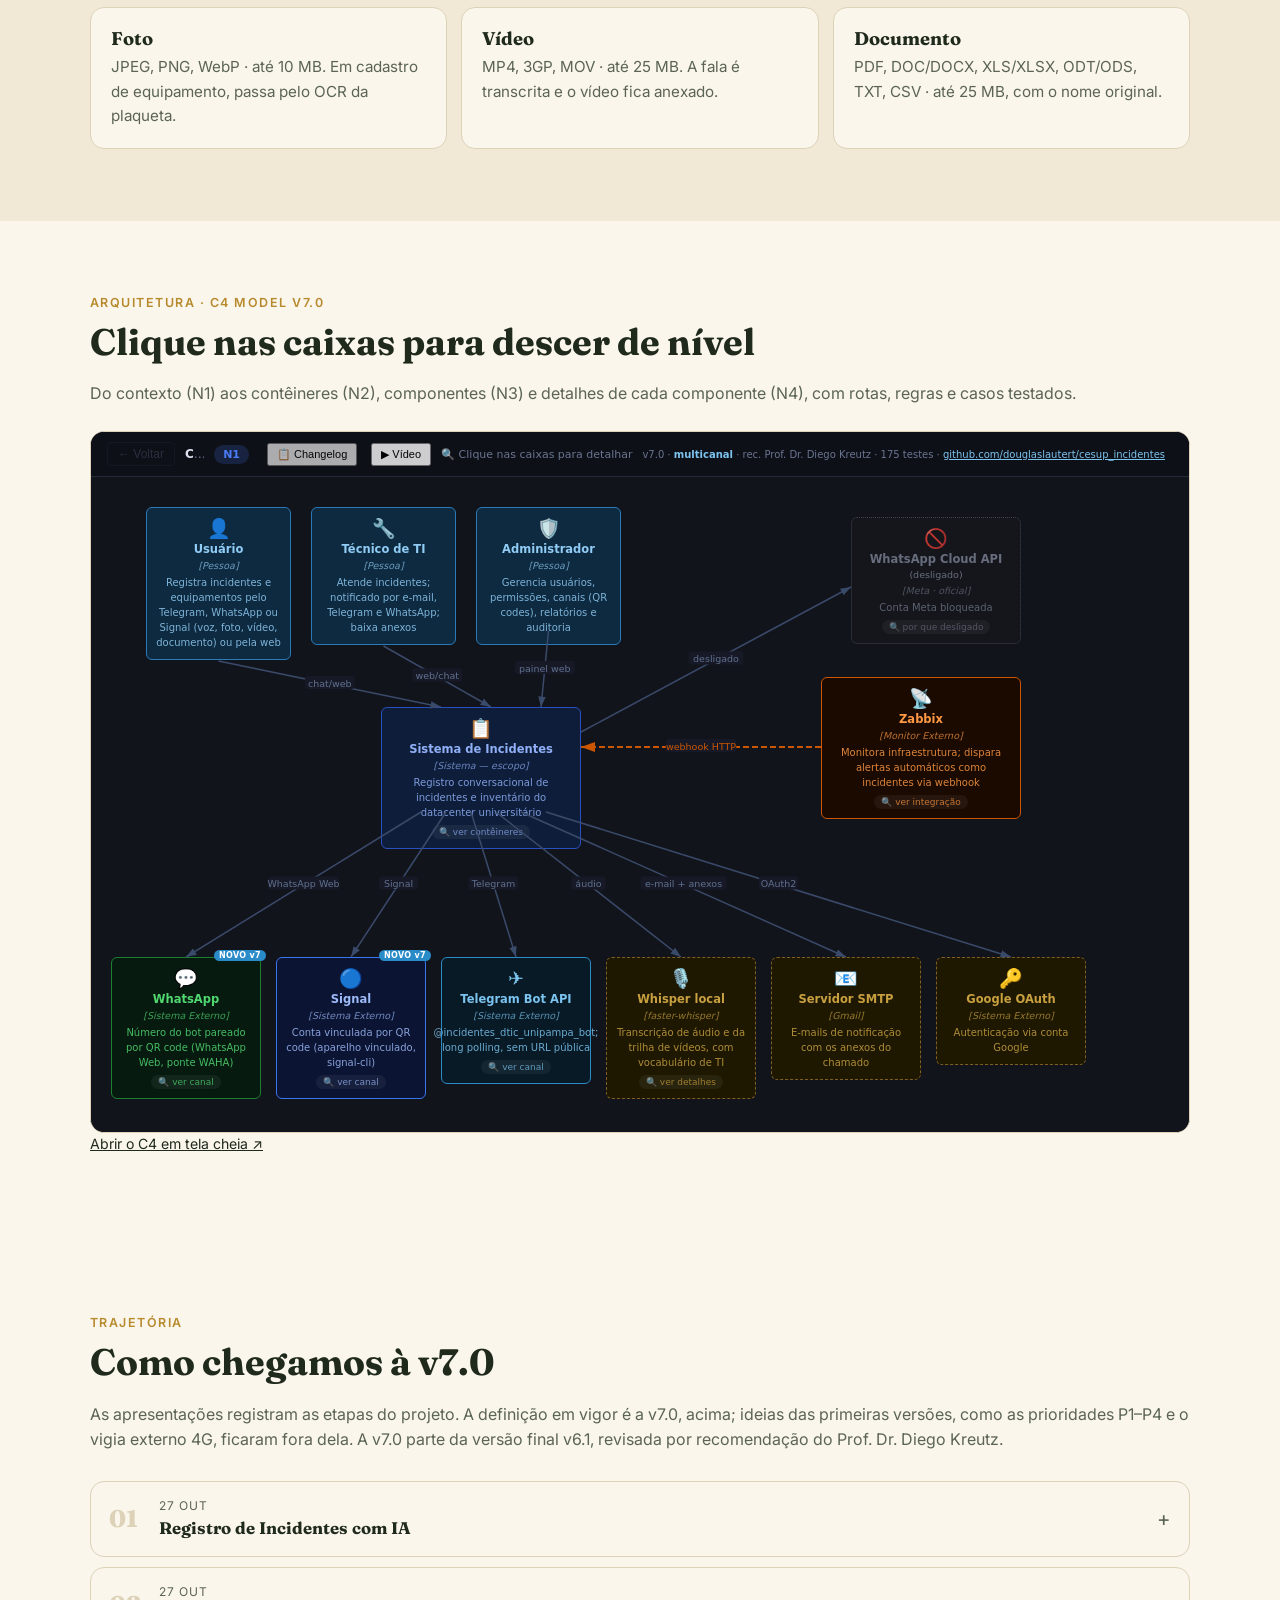
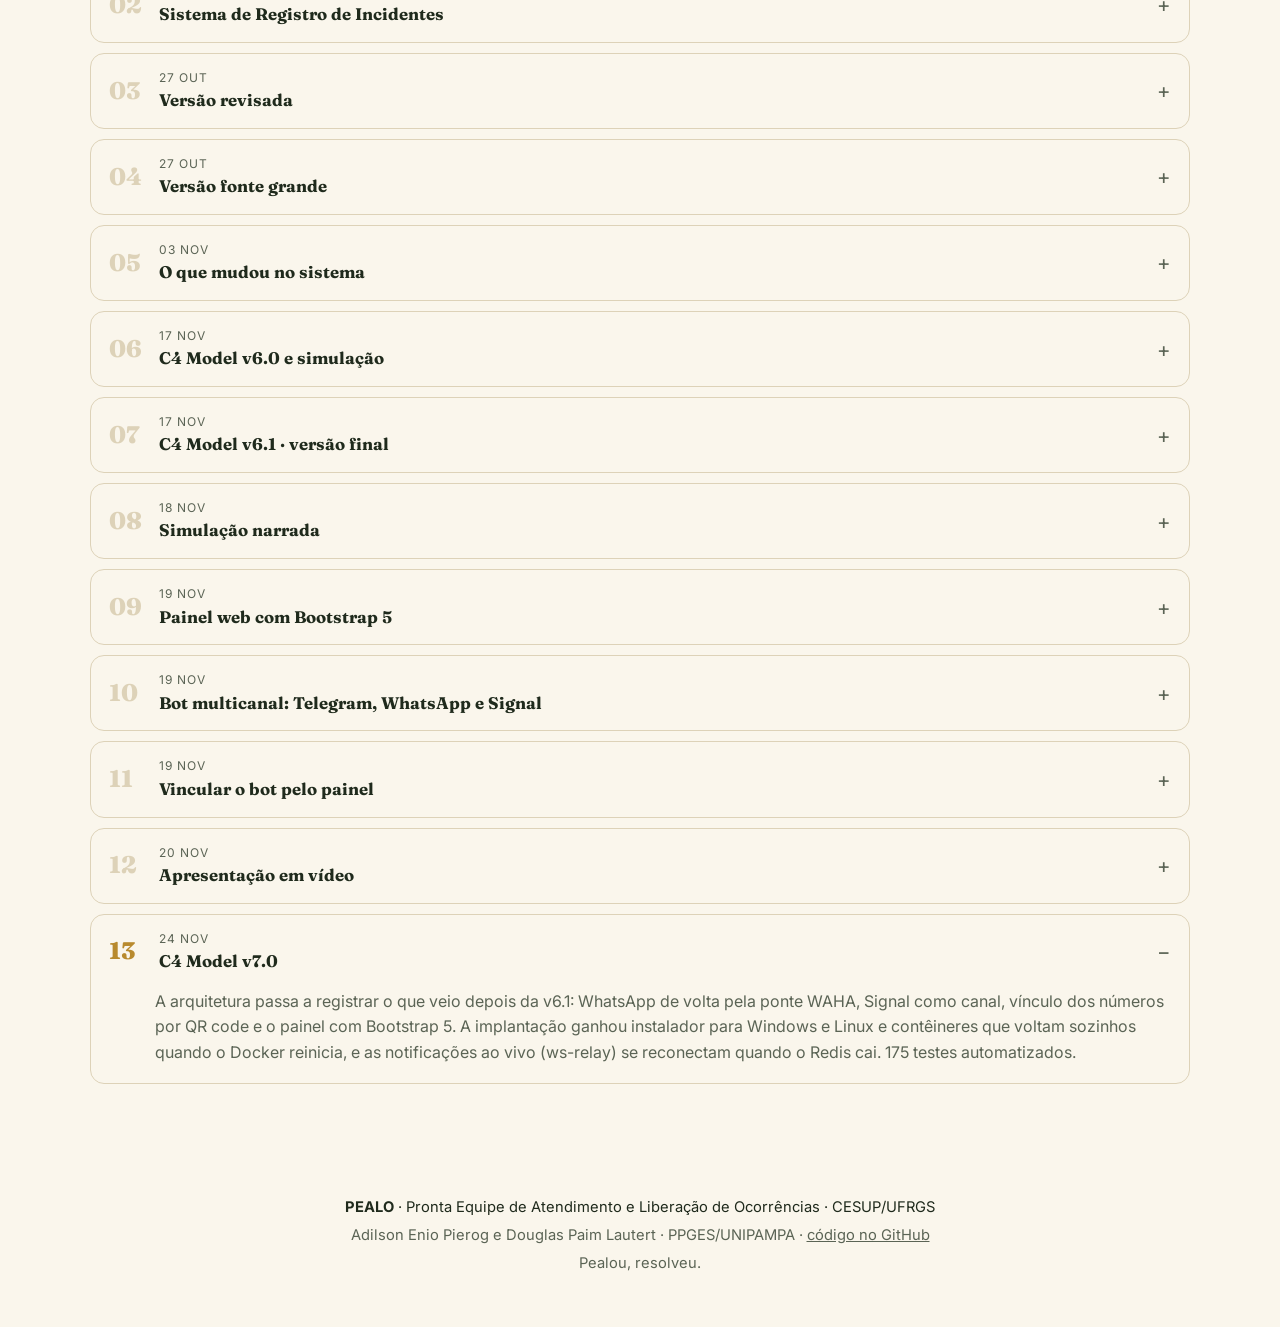
==== commit 57f950f3: "C4 Model v7.0 no site - assets/c4-v7.0.html: vídeos apontam para os arquivos do site   (apresentação" ====
--- a/index.html
+++ b/index.html
@@ -4,13 +4,13 @@
 <meta charset="utf-8">
 <meta name="viewport" content="width=device-width, initial-scale=1">
 <title>PEALO · CESUP</title>
-<meta name="description" content="PEALO: Pronta Equipe de Atendimento e Liberação de Ocorrências do CESUP. Sistema de Registro de Incidentes do datacenter, versão 6.1.">
+<meta name="description" content="PEALO: Pronta Equipe de Atendimento e Liberação de Ocorrências do CESUP. Sistema de Registro de Incidentes do datacenter, versão 7.0.">
 <meta name="theme-color" content="#2f4a2a">
 <meta property="og:type" content="website">
 <meta property="og:locale" content="pt_BR">
 <meta property="og:url" content="https://pealo-cesup.github.io/">
 <meta property="og:title" content="PEALO · CESUP — Incidente laçado antes de disparar">
-<meta property="og:description" content="Sistema de Registro de Incidentes do datacenter do CESUP/UFRGS. Relato por Telegram, WhatsApp, Signal, painel web e Zabbix, com SLA e C4 Model v6.1.">
+<meta property="og:description" content="Sistema de Registro de Incidentes do datacenter do CESUP/UFRGS. Relato por Telegram, WhatsApp, Signal, painel web e Zabbix, com SLA e C4 Model v7.0.">
 <meta property="og:image" content="https://pealo-cesup.github.io/assets/simulacao-poster.jpg">
 <meta name="twitter:card" content="summary_large_image">
 <link rel="icon" href="assets/logo.svg" type="image/svg+xml">
@@ -42,7 +42,7 @@
   <section class="hero">
     <div class="wrap hero-inner">
       <div>
-        <p class="eyebrow">CESUP / UFRGS · Versão 6.1</p>
+        <p class="eyebrow">CESUP / UFRGS · Versão 7.0</p>
         <h1>Incidente laçado<br>antes de disparar.</h1>
         <p class="lead">
           <strong>PEALO</strong> é a <strong>P</strong>ronta <strong>E</strong>quipe de
@@ -88,8 +88,8 @@
       </div>
     </div>
     <div class="stats">
-      <div><b>173</b><span>testes automatizados no backend e no bot</span></div>
-      <div><b>5</b><span>contêineres: db · redis · api · bot · web, mais WAHA e Signal opcionais</span></div>
+      <div><b>175</b><span>testes automatizados no backend e no bot</span></div>
+      <div><b>9</b><span>contêineres: db · redis · api · worker · beat · bot · web · waha · signal (os dois últimos opcionais)</span></div>
       <div><b>5</b><span>migrações Alembic, aplicadas na subida da API</span></div>
       <div><b>0</b><span>áudios enviados para fora: Whisper roda local</span></div>
     </div>
@@ -216,20 +216,20 @@
 
   <!-- ARQUITETURA -->
   <section id="arquitetura" class="wrap section">
-    <p class="eyebrow">Arquitetura · C4 Model v6.1</p>
+    <p class="eyebrow">Arquitetura · C4 Model v7.0</p>
     <h2>Clique nas caixas para descer de nível</h2>
     <p class="muted">Do contexto (N1) aos contêineres (N2), componentes (N3) e detalhes de cada componente (N4), com rotas, regras e casos testados.</p>
     <div class="c4-frame">
-      <iframe src="assets/c4-v6.1.html" title="C4 Model v6.1 interativo do Sistema de Registro de Incidentes" loading="lazy"></iframe>
-    </div>
-    <p class="small"><a href="assets/c4-v6.1.html" target="_blank">Abrir o C4 em tela cheia ↗</a></p>
+      <iframe src="assets/c4-v7.0.html" title="C4 Model v7.0 interativo do Sistema de Registro de Incidentes" loading="lazy"></iframe>
+    </div>
+    <p class="small"><a href="assets/c4-v7.0.html" target="_blank">Abrir o C4 em tela cheia ↗</a></p>
   </section>
 
   <!-- TRAJETÓRIA -->
   <section id="trajetoria" class="wrap section">
     <p class="eyebrow">Trajetória</p>
-    <h2>Como chegamos à v6.1 e o que veio depois</h2>
-    <p class="muted">As apresentações registram as etapas do projeto. A definição em vigor é a v6.1, acima; ideias das primeiras versões, como as prioridades P1–P4 e o vigia externo 4G, ficaram fora dela. Depois da v6.1, o sistema ganhou um painel novo e o bot passou a atender também pelo Signal.</p>
+    <h2>Como chegamos à v7.0</h2>
+    <p class="muted">As apresentações registram as etapas do projeto. A definição em vigor é a v7.0, acima; ideias das primeiras versões, como as prioridades P1–P4 e o vigia externo 4G, ficaram fora dela. A v7.0 parte da versão final v6.1, revisada por recomendação do Prof. Dr. Diego Kreutz.</p>
 
     <div class="history">
       <details>
@@ -257,7 +257,7 @@
         <p>Telegram como canal principal, Whisper local, anexos de foto, vídeo e documento, e-mail com os arquivos do chamado, Zabbix 7.0 abrindo e fechando chamados, CI no GitHub Actions e 151 testes automatizados.</p>
       </details>
       <details>
-        <summary><span class="h-n final">07</span><span class="h-t"><time>17 nov</time><strong>C4 Model v6.1 · versão final</strong></span></summary>
+        <summary><span class="h-n">07</span><span class="h-t"><time>17 nov</time><strong>C4 Model v6.1 · versão final</strong></span></summary>
         <p>Revisada por recomendação do Prof. Dr. Diego Kreutz: exemplos no contexto CESUP/UFRGS, simulação completa em 13 cenas (WhatsApp, Telegram, web, Zabbix e SLA) com vídeo, correção do vídeo de outro problema anexado ao chamado errado e do canal registrado na resolução, token do Telegram fora dos logs e 153 testes automatizados.</p>
       </details>
       <details>
@@ -276,9 +276,13 @@
         <summary><span class="h-n">11</span><span class="h-t"><time>19 nov</time><strong>Vincular o bot pelo painel</strong></span></summary>
         <p>Os QR codes para conectar os números do WhatsApp e do Signal ficam em Admin → Canais, sem terminal. Trocar o número fica registrado na auditoria, e a chave da ponte nunca chega ao navegador. 173 testes automatizados.</p>
       </details>
-      <details open>
+      <details>
         <summary><span class="h-n">12</span><span class="h-t"><time>20 nov</time><strong>Apresentação em vídeo</strong></span></summary>
         <p>Nova versão do vídeo, com 6 min 34 s: começa pela história de um fim de semana sem registro, mostra a proposta e segue com as 13 cenas da simulação. Narrado, com legendas e capítulos nesta página.</p>
+      </details>
+      <details open>
+        <summary><span class="h-n final">13</span><span class="h-t"><time>24 nov</time><strong>C4 Model v7.0</strong></span></summary>
+        <p>A arquitetura passa a registrar o que veio depois da v6.1: WhatsApp de volta pela ponte WAHA, Signal como canal, vínculo dos números por QR code e o painel com Bootstrap 5. A implantação ganhou instalador para Windows e Linux e contêineres que voltam sozinhos quando o Docker reinicia, e as notificações ao vivo (ws-relay) se reconectam quando o Redis cai. 175 testes automatizados.</p>
       </details>
     </div>
   </section>
